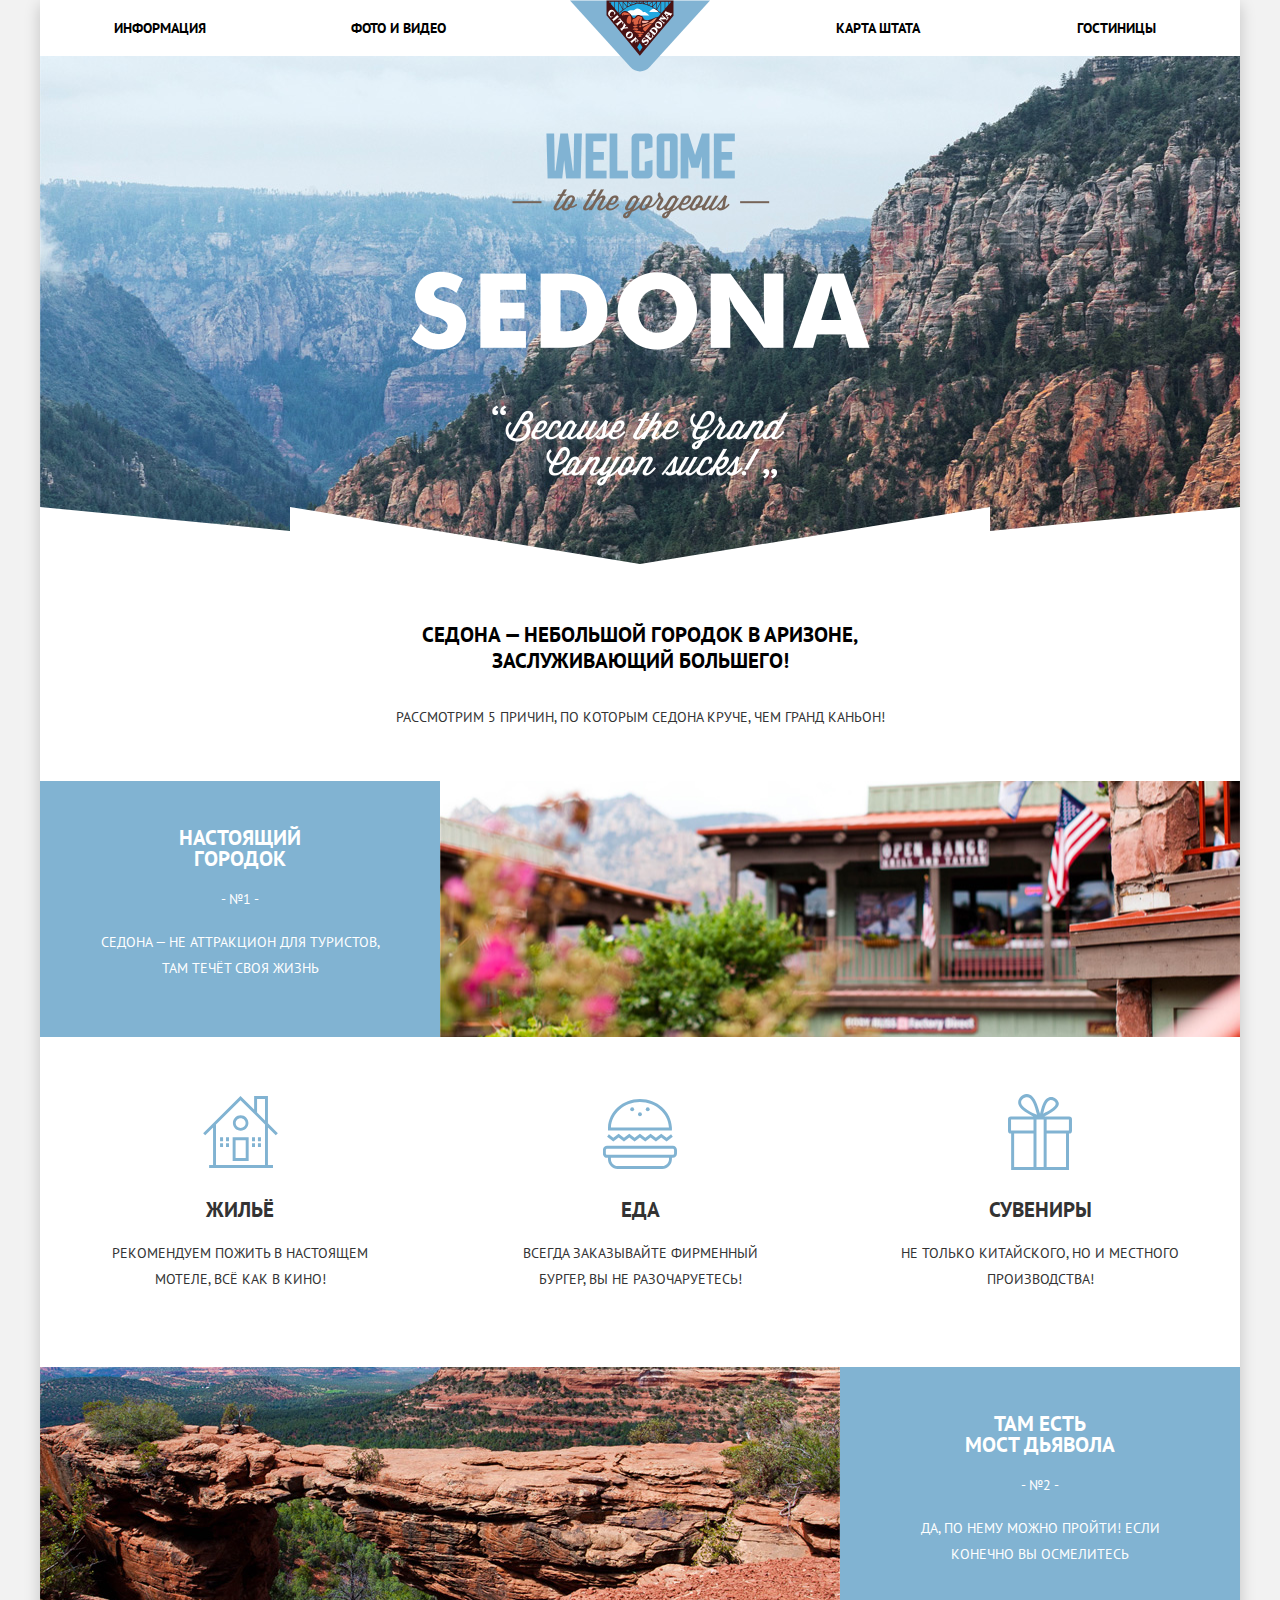
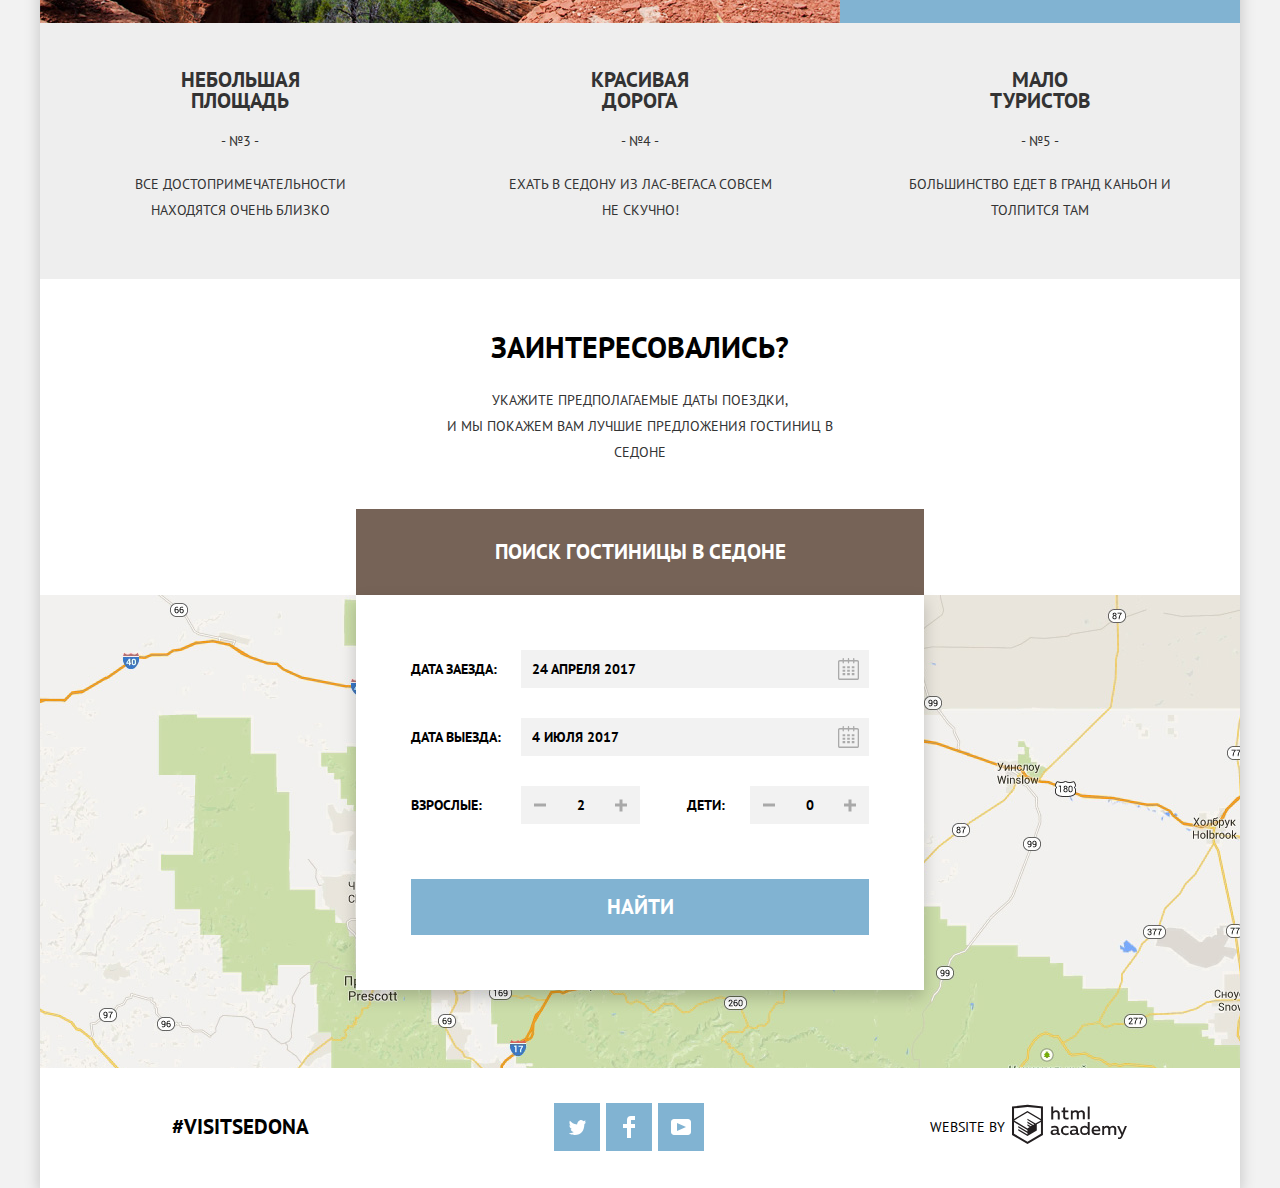
==== index.html @ 8e6be7f8 "Проект к защите" ====
<!DOCTYPE html>
<html lang="ru">

<head>
    <meta charset="utf-8">
    <title>HTML Academy: Седона</title>
    <link href="https://fonts.googleapis.com/css?family=PT+Sans:400,700&display=swap&subset=cyrillic" rel="stylesheet">
    <link href="css/normalize.css" rel="stylesheet">
    <link href="css/style.css" rel="stylesheet">
</head>

<body>
    <div class="main-wrapper">
        <header class="main-header">
            <nav class="main-navigation">
                <a class="main-header-logo" href="index.html" aria-label="Главная страница Седона">
                    <img src="img/logo-sedona.svg" width="140" height="72" alt="Логотип Седона">
                </a>
                <ul class="site-navigation">
                    <li><a href="info.html">Информация</a></li>
                    <li class="foto"><a href="foto.html">Фото и видео</a></li>
                    <li><a href="map.html">Карта штата</a></li>
                    <li><a href="inner.html">Гостиницы</a></li>
                </ul>
            </nav>
        </header>
        <main>
            <section class="info-container">
                <h1 class="visually-hidden">Поиск жилья в Седоне</h1>
                <div class="info-welcome">
                    <img class="info-picture" src="img/welcome.png" width="459" height="353" alt="Welcome to Sedona">
                </div>
                <div class="info-wrapper white-back">
                    <h2 class="info-sedona">Седона &#8212; небольшой городок в Аризоне,<br> заслуживающий большего!</h2>
                    <p class="title">Рассмотрим 5 причин, по которым Седона круче, чем Гранд Каньон!</p>
                </div>
            </section>
            <section>
                <ul class="reasons">
                    <li class="reasons-item reasons-item--image">
                        <div class="reasons-item-info">
                            <h4 class="reasons-item-title">Настоящий<br>городок</h4>
                            <p class="reasons-item-text">Седона — не аттракцион для туристов, там течёт своя жизнь</p>
                        </div>
                        <div class="reasons-item-img"></div>
                    </li>
                    <li class="reasons-item">
                        <ul class="reasons-additional">
                            <li class="reasons-additional-item">
                                <h4 class="reasons-additional-title title-housing">Жильё</h4>
                                <p class="reasons-item-text">Рекомендуем пожить в настоящем мотеле, всё как в кино!</p>
                            </li>
                            <li class="reasons-additional-item">
                                <h4 class="reasons-additional-title title-food">Еда</h4>
                                <p class="reasons-item-text">Всегда заказывайте фирменный бургер, вы не разочаруетесь!</p>
                            </li>
                            <li class="reasons-additional-item">
                                <h4 class="reasons-additional-title title-souvenirs">Сувениры</h4>
                                <p class="reasons-item-text">Не только китайского, но и местного производства!</p>
                            </li>
                        </ul>
                    </li>
                    <li class="reasons-item reasons-item--image reasons-item--reverse">
                        <div class="reasons-item-info">
                            <h4 class="reasons-item-title">Там есть<br>Мост дьявола</h4>
                            <p class="reasons-item-text">Да, по нему можно пройти! Если конечно вы осмелитесь</p>
                        </div>
                        <div class="reasons-item-img reasons-item-img--bridge"></div>
                    </li>
                    <li class="reasons-item reasons-item--gray">
                        <div class="reasons-item-info">
                            <h4 class="reasons-item-title">Небольшая<br>площадь</h4>
                            <p class="reasons-item-text">Все достопримечательности находятся очень близко</p>
                        </div>
                        <div class="reasons-item-info">
                            <h4 class="reasons-item-title">Красивая<br>дорога</h4>
                            <p class="reasons-item-text"> Ехать в Седону из Лас-Вегаса совсем не скучно!</p>
                        </div>
                        <div class="reasons-item-info">
                            <h4 class="reasons-item-title">Мало<br>туристов</h4>
                            <p class="reasons-item-text">Большинство едет в гранд каньон и толпится там</p>
                        </div>
                    </li>
                </ul>
            </section>
            <section class="search">
                <h3>Заинтересовались?</h3>
                <p class="title">
                    Укажите предполагаемые даты поездки,<br>и мы покажем вам лучшие предложения гостиниц в Седоне
                </p>
                <div class="popup">
                    <button class="button open-form" type="button">Поиск гостиницы в Седоне</button>
                    <div class="open-popup">
                        <form class="search-form" action="https://echo.htmlacademy.ru" method="post">
                            <div class="search-item search-item--iconed">
                                <label class="search-item-label" for="date-arrival">Дата заезда:</label>
                                <input class="search-item-input" id="date-arrival" type="text" name="arrival" placeholder="24 АПРЕЛЯ 2017">
                                <svg class="search-item-icon" xmlns="http://www.w3.org/2000/svg" width="21" height="22" viewBox="0 0 21 22">
                            <path
                              d="M19.251 2.025h-2.845V.648c0-.381-.294-.689-.656-.689-.363 0-.656.308-.656.689v1.377h-3.938V.648c0-.381-.294-.689-.655-.689-.363 0-.657.308-.657.689v1.377H5.906V.648c0-.381-.294-.689-.656-.689-.363 0-.657.308-.657.689v1.377H1.75C.784 2.025 0 2.847 0 3.862v16.302C0 21.179.784 22 1.75 22h17.501c.966 0 1.749-.821 1.749-1.836V3.862c0-1.015-.783-1.837-1.749-1.837zm.437 18.139a.448.448 0 0 1-.437.459H1.75a.45.45 0 0 1-.438-.459V3.862a.45.45 0 0 1 .438-.459h2.844v1.378c0 .381.294.689.657.689.362 0 .656-.308.656-.689V3.403h3.938v1.378c0 .381.294.689.657.689.361 0 .655-.308.655-.689V3.403h3.938v1.378c0 .381.293.689.656.689.362 0 .656-.308.656-.689V3.403h2.845c.241 0 .437.206.437.459v16.302z" />
                            <path
                              d="M4.594 8.225h2.625v2.066H4.594zM4.594 11.668h2.625v2.067H4.594zM4.594 15.112h2.625v2.066H4.594zM9.188 15.112h2.625v2.066H9.188zM9.188 11.668h2.625v2.067H9.188zM9.188 8.225h2.625v2.066H9.188zM13.781 15.112h2.625v2.066h-2.625zM13.781 11.668h2.625v2.067h-2.625zM13.781 8.225h2.625v2.066h-2.625z" />
                            </svg>
                            </div>
                            <div class="search-item search-item--iconed">
                                <label class="search-item-label" for="date-departure"> Дата выезда:</label>
                                <input class="search-item-input" id="date-departure" type="text" name="departure" value="" placeholder="4 ИЮЛЯ 2017">
                                <svg class="search-item-icon" xmlns="http://www.w3.org/2000/svg" width="21" height="22" viewBox="0 0 21 22">
                            <path
                              d="M19.251 2.025h-2.845V.648c0-.381-.294-.689-.656-.689-.363 0-.656.308-.656.689v1.377h-3.938V.648c0-.381-.294-.689-.655-.689-.363 0-.657.308-.657.689v1.377H5.906V.648c0-.381-.294-.689-.656-.689-.363 0-.657.308-.657.689v1.377H1.75C.784 2.025 0 2.847 0 3.862v16.302C0 21.179.784 22 1.75 22h17.501c.966 0 1.749-.821 1.749-1.836V3.862c0-1.015-.783-1.837-1.749-1.837zm.437 18.139a.448.448 0 0 1-.437.459H1.75a.45.45 0 0 1-.438-.459V3.862a.45.45 0 0 1 .438-.459h2.844v1.378c0 .381.294.689.657.689.362 0 .656-.308.656-.689V3.403h3.938v1.378c0 .381.294.689.657.689.361 0 .655-.308.655-.689V3.403h3.938v1.378c0 .381.293.689.656.689.362 0 .656-.308.656-.689V3.403h2.845c.241 0 .437.206.437.459v16.302z" />
                            <path
                              d="M4.594 8.225h2.625v2.066H4.594zM4.594 11.668h2.625v2.067H4.594zM4.594 15.112h2.625v2.066H4.594zM9.188 15.112h2.625v2.066H9.188zM9.188 11.668h2.625v2.067H9.188zM9.188 8.225h2.625v2.066H9.188zM13.781 15.112h2.625v2.066h-2.625zM13.781 11.668h2.625v2.067h-2.625zM13.781 8.225h2.625v2.066h-2.625z" />
                            </svg>
                            </div>
                            <div class="search-item search-item--half">
                                <label class="search-item-label" for="adults">Взрослые:</label>
                                <div class="search-item-buttons amount">
                                    <button class="amount-button amount-button--minus" type="button"></button>
                                    <input class="search-item-input" id="adults" type="number" name="col-adults" min="0" value="2">
                                    <button class="amount-button amount-button--plus" type="button"></button>
                                </div>
                            </div>
                            <div class="search-item search-item--half">
                                <label class="search-item-label search-item-label--right" for="children">Дети:</label>
                                <div class="search-item-buttons amount">
                                    <button class="amount-button amount-button--minus" type="button"></button>
                                    <input class="search-item-input" id="children" type="number" name="col-children" min="0" value="0">
                                    <button class="amount-button amount-button--plus" type="button"></button>
                                </div>
                            </div>
                            <button class="button button-search button-block" type="submit">Найти</button>
                        </form>
                    </div>
                </div>
                <div class="map">
                    <iframe src="https://www.google.com/maps/embed?pb=!1m18!1m12!1m3!1d74086.29258314773!2d-111.8435597271182!3d34.85164159668877!2m3!1f0!2f0!3f0!3m2!1i1024!2i768!4f13.1!3m3!1m2!1s0x872da132f942b00d%3A0x5548c523fa6c8efd!2z0KHQtdC00L7QvdCwLCDQkNGA0LjQt9C-0L3QsCA4NjMzNiwg0KHQqNCQ!5e0!3m2!1sru!2sru!4v1561224633906!5m2!1sru!2sru"
                        width="1200" height="473" style="border:0" allowfullscreen></iframe>
                </div>
            </section>
        </main>
        <footer class="main-footer">
            <div class="container">
                <div class="tag">#VISITSEDONA</div>
                <div class="footer-social">
                    <a class="social-button" href="#" aria-label="Седона в Twitter">
                        <img src="img/twitter.svg" width="17" height="15" alt="Twitter">
                    </a>
                    <a class="social-button" href="#" aria-label="Седона в Facebook">
                        <img src="img/fb-icon.svg" width="12" height="22" alt="Facebook">
                    </a>
                    <a class="social-button" href="#" aria-label="Седона в Youtube">
                        <img src="img/youtube.svg" width="20" height="16" alt="Youtube">
                    </a>
                </div>
                <div class="footer-copyright">
                    <b>Website by</b>
                    <a class="intensive" href="htmlacademy.ru/intensive/htmlcss" aria-label="HTML academy">
                        <svg class="intensive-icon" id="Layer_1" data-name="Layer 1" xmlns="http://www.w3.org/2000/svg" viewBox="0 0 108.08 36.85">
          <title>logo-htmlacademy-small1</title>
          <path
            d="M44.61,26.88a2,2,0,0,0,.55-0.1v1.33a3.25,3.25,0,0,1-1.18.21,1.67,1.67,0,0,1-1.67-1,4.84,4.84,0,0,1-3.14,1.08c-1.51,0-2.91-.83-2.91-2.55,0-2.13,2-2.79,3.71-2.79a11.08,11.08,0,0,1,2.17.25v-0.3c0-1-.76-1.77-2.19-1.77a7.42,7.42,0,0,0-3,.64v-1.7a10.21,10.21,0,0,1,3.19-.55c2.36,0,3.81,1.12,3.81,3.65v3a0.54,0.54,0,0,0,.49.59h0.17Zm-6.44-1.13A1.35,1.35,0,0,0,39.63,27h0.11a3.39,3.39,0,0,0,2.41-1V24.58a9.72,9.72,0,0,0-1.81-.21c-1,0-2.16.33-2.16,1.38h0Zm12.36-6.11a5,5,0,0,1,2.57.64V22a4.08,4.08,0,0,0-2.3-.7,2.75,2.75,0,1,0,0,5.49,5,5,0,0,0,2.43-.64v1.71a6.27,6.27,0,0,1-2.76.57A4.21,4.21,0,0,1,46,24.51q0-.21,0-0.41a4.32,4.32,0,0,1,4.18-4.46h0.38Zm12.17,7.24a2,2,0,0,0,.55-0.1v1.33a3.25,3.25,0,0,1-1.18.21,1.67,1.67,0,0,1-1.67-1,4.84,4.84,0,0,1-3.14,1.08c-1.51,0-2.91-.83-2.91-2.55,0-2.13,2-2.79,3.71-2.79a11.08,11.08,0,0,1,2.17.25v-0.3c0-1-.76-1.77-2.19-1.77a7.42,7.42,0,0,0-3,.64v-1.7a10.21,10.21,0,0,1,3.19-.55c2.36,0,3.81,1.12,3.81,3.65v3a0.54,0.54,0,0,0,.49.59h0.17Zm-6.44-1.13A1.35,1.35,0,0,0,57.73,27h0.11a3.39,3.39,0,0,0,2.41-1V24.58a9.72,9.72,0,0,0-1.81-.21c-1.06,0-2.16.33-2.16,1.38h0ZM73,16V28.2H71.35V26.88a3.88,3.88,0,0,1-3.19,1.54,4.4,4.4,0,0,1,0-8.78,3.81,3.81,0,0,1,3,1.3V16H73Zm-4.53,5.22a2.76,2.76,0,1,0,0,5.52A2.86,2.86,0,0,0,71.15,25V23A2.91,2.91,0,0,0,68.49,21.27ZM79,19.64c3.31,0,4.46,2.68,3.92,5.09H76.7c0.21,1.5,1.67,2.11,3.19,2.11a6.11,6.11,0,0,0,2.64-.59v1.6a7.14,7.14,0,0,1-3,.57C77,28.42,74.78,27,74.78,24a4.18,4.18,0,0,1,4-4.39H79Zm0.09,1.54a2.28,2.28,0,0,0-2.44,2.1v0.06H81.3A2,2,0,0,0,79.13,21.18Zm5.73,7V19.87h1.65v1a3.81,3.81,0,0,1,2.78-1.27A2.86,2.86,0,0,1,91.89,21a4.12,4.12,0,0,1,2.91-1.33A3.06,3.06,0,0,1,98,23V28.2h-1.9V23.05a1.59,1.59,0,0,0-1.42-1.75H94.42a2.8,2.8,0,0,0-2.07,1.12V28.2h-1.9V23.05A1.59,1.59,0,0,0,89,21.31H88.8a3,3,0,0,0-2.21,1.29v5.63H84.86Zm21.31-8.33h1.9l-3.91,9.46c-0.9,2.17-2.09,2.86-3.35,2.86a4.76,4.76,0,0,1-1.1-.14V30.46a2.86,2.86,0,0,0,.85.12c0.9,0,1.58-.64,2.07-1.9l0.17-.42-4-8.4h2l2.86,6.29ZM38.73,1.46V6.22a3.81,3.81,0,0,1,2.7-1.14,3.25,3.25,0,0,1,3.44,3.4v5.15H43V8.72a1.81,1.81,0,0,0-1.61-2h-0.3a2.93,2.93,0,0,0-2.32,1.39v5.52h-1.9V1.46h1.9ZM49.94,2.31v3h3V6.91h-3v3.81c0,1.1.5,1.46,1.58,1.46a4.49,4.49,0,0,0,1.69-.33v1.6A6.8,6.8,0,0,1,51,13.8a2.55,2.55,0,0,1-2.86-2.74V6.89H46.58V5.26h1.5V2.74Zm5.4,11.31V5.28H57v1A3.81,3.81,0,0,1,59.77,5a2.86,2.86,0,0,1,2.6,1.33A4.12,4.12,0,0,1,65.28,5,3.06,3.06,0,0,1,68.44,8.4v5.21h-1.9V8.46a1.59,1.59,0,0,0-1.42-1.75H64.89a2.8,2.8,0,0,0-2.07,1.12v5.78h-1.9V8.46A1.59,1.59,0,0,0,59.5,6.71H59.27A3,3,0,0,0,57.06,8v5.63H55.34ZM71.17,1.45H73V13.6H71.17V1.45ZM14.71,0H14.55L0,1.54V28.21l14.55,8.66,14.55-8.66V1.54Zm12.5,27.1L14.55,34.64,1.9,27.12V16.18l12.59,7.5V25L5.86,19.9v1.31l8.68,5.21v1.39L5.87,22.65V24l8.68,5.21,8.75-5.24V18.31L27.2,16V27.12Zm0-12.53-3.48,2-1.6,1L14.51,13v1.31L21,18.23H21l-0.14.09-1,.54-5.37-3.2V17l4.24,2.52-1,.67-3.2-1.9v1.31l2.1,1.24L14.5,22.1,2,14.65,14.51,7.11Zm0-1.32L14.49,5.76,1.91,13.25v-10L14.56,1.92,27.21,3.25v10h0Z"
            transform="translate(0 -0.02)" fill="#231f20" />
        </svg>
                    </a>
                </div>
            </div>
        </footer>
    </div>
    <script src="js/script.min.js"></script>
</body>

</html>
---- css/style.css ----
html,
body {
    height: 100%;
    min-width: 1280px;
}

body {
    margin: 0;
    padding: 0;
    font-family: "PT Sans", Arial, sans-serif;
    font-size: 14px;
    line-height: 26px;
    font-weight: normal;
    color: #333333;
    text-transform: uppercase;
    background-color: #f2f2f2;
}

.main-wrapper {
    width: 1200px;
    min-height: 100%;
    margin: 0 auto;
    padding: 0;
    position: relative;
    background-color: white;
    box-shadow: 0px 5px 15px rgba(0, 1, 1, 0.2);
}

main {
    padding-bottom: 120px;
}

a {
    text-decoration: none;
}

img {
    max-width: 100%;
}

.main-navigation {
    font-size: 14px;
    line-height: 26px;
    text-align: center;
    color: #000000;
    font-weight: bold;
    background-color: white;
    display: flex;
    flex-direction: column;
    align-items: center;
    position: relative;
}

.site-navigation {
    list-style: none;
    margin: 0px;
    padding: 0px;
    width: 100%;
    height: 56px;
    list-style: none;
    display: flex;
    justify-content: flex-start;
    align-items: center;
}

.site-navigation a {
    color: #000000;
}

.site-navigation a:hover,
.site-navigation a:focus {
    color: #81b3d2;
    background-color: white
}

.site-navigation a:active {
    color: rgba(0, 0, 0, 0.3);
    background-color: white
}

.main-header {
    min-height: 56px;
}

.main-header-logo {
    width: 140px;
    height: 71px;
    background-color: transparent;
    position: absolute;
    top: 0;
    left: 50%;
    margin-left: -70px;
    z-index: 1;
}

.site-navigation li {
    width: 239px;
}

.foto {
    padding-right: 240px;
}

.visually-hidden:not(:focus):not(:active) {
    position: absolute;
    clip: rect(0 0 0 0);
    width: 1px;
    height: 1px;
    margin: -1px;
    border: 0;
    padding: 0;
    white-space: nowrap;
    clip-path: inset(100%);
    overflow: hidden;
}

.info-container {
    margin: 0 auto;
    padding: 0;
    min-height: 640px;
    text-align: center;
}

.info-welcome {
    height: 508px;
    background-image: url('../img/background-photo.jpg');
    background-position: top -80px center;
    background-repeat: no-repeat;
    position: relative;
}

.info-welcome::before {
    content: "";
    position: absolute;
    width: 1200px;
    height: 59px;
    top: 450px;
    right: 0px;
    background-image: url('../img/polygon.svg');
    background-position: center;
    background-repeat: no-repeat;
}

.info-picture {
    margin: auto;
    padding-top: 77px;
}

.white-back {
    background-color: white;
    width: 100%;
}

.info-sedona {
    padding-bottom: 30px;
    margin: auto;
    font-size: 21px;
    line-height: 26px;
    color: #000000;
    font-weight: bold;
    background-color: white;
}

.info-wrapper .title {
    margin: 0;
}

.info-wrapper {
    background-color: white;
    text-align: center;
    padding-top: 58px;
    padding-bottom: 51px;
}

.title {
    font-size: 14px;
    line-height: 26px;
    text-align: center;
    color: #333333;
    font-weight: normal;
    background-color: white;
}

.reasons {
    margin: 0;
    padding: 0;
    display: flex;
    flex-direction: column;
    align-items: flex-start;
    counter-reset: reasons;
}

.reasons-item {
    margin: 0;
    padding: 0;
    min-height: 256px;
    display: flex;
    flex-direction: row;
    flex-wrap: nowrap;
}

.reasons-additional {
    margin: 0;
    padding: 0;
    min-height: 256px;
    display: flex;
    flex-direction: row;
    flex-wrap: nowrap;
    list-style: none;
}

.reasons-item--image {
    background-color: #81b3d2;
    color: white;
}

.reasons-item--reverse {
    flex-direction: row-reverse;
}

.reasons-item--gray {
    background-color: #eeeeee;
}

.reasons-item-img {
    width: 800px;
    height: 256px;
    background-image: url('../img/feature-picture-1.jpg');
    background-position: center center;
    background-repeat: no-repeat;
}

.reasons-item-img--bridge {
    background-image: url('../img/feature-picture-2.jpg');
}

.reasons-item-info {
    width: 280px;
    padding-top: 46px;
    padding-bottom: 40px;
    padding-right: 60px;
    padding-left: 60px;
    display: flex;
    flex-direction: column;
    align-content: space-between;
    text-align: center;
}

.reasons-item-title {
    font-size: 21px;
    line-height: 21px;
    margin-top: 0;
    padding-bottom: 30px;
    margin-bottom: 30px;
    position: relative;
}

.reasons-item-title::after {
    display: block;
    position: absolute;
    left: 50%;
    bottom: 0;
    transform: translate(-50%, 50%);
    counter-increment: reasons;
    content: "- №" counter(reasons) " -";
    font-size: 14px;
    line-height: 21px;
    font-weight: normal;
}

.reasons-item-text {
    margin: 0;
}

.reasons-additional-title {
    margin: 0;
    font-size: 21px;
    line-height: 21px;
    font-weight: bold;
}

.title-housing {
    position: relative;
    padding-bottom: 20px;
}

.title-housing::before {
    content: "";
    position: absolute;
    top: -103px;
    left: 50%;
    width: 75px;
    height: 72px;
    margin-left: -37.5px;
    background-image: url('../img/icon-1.svg');
}

.title-food {
    position: relative;
    padding-bottom: 20px;
}

.title-food::before {
    content: "";
    position: absolute;
    top: -100px;
    left: 50%;
    width: 74px;
    height: 70px;
    margin-left: -37px;
    background-image: url('../img/icon-3.svg');
}

.title-souvenirs {
    position: relative;
    padding-bottom: 20px;
}

.title-souvenirs::before {
    content: "";
    position: absolute;
    top: -105px;
    left: 50%;
    width: 64px;
    height: 76px;
    margin-left: -32px;
    background-image: url('../img/icon-2.svg');
}

.reasons-additional-item {
    width: 280px;
    padding-top: 162px;
    padding-bottom: 75px;
    padding-right: 60px;
    padding-left: 60px;
    display: flex;
    flex-direction: column;
    text-align: center;
}

.map {
    width: 1200px;
    height: 473px;
    background-image: url('../img/map.jpg');
}

.search {
    text-align: center;
    min-height: 640px;
    padding-top: 50px;
}

.search h3 {
    font-size: 30px;
    line-height: 36px;
    color: #000000;
    font-weight: bold;
    background-color: white;
    margin-bottom: 20px;
    margin-top: 0;
}

.search .title {
    margin: auto;
    width: 440px;
    min-height: 30px;
    margin-bottom: 44px;
    margin-top: 22px;
}

input[type=number] {
    -webkit-appearance: textfield;
    -moz-appearance: textfield;
}

input[type=number]::-webkit-inner-spin-button,
input[type=number]::-webkit-outer-spin-button {
    -webkit-appearance: none;
    -moz-appearance: none;
}

.button {
    font: inherit;
    text-align: center;
    vertical-align: middle;
    text-transform: uppercase;
    border: none;
}

.open-form {
    width: 568px;
    height: 86px;
    font-size: 21px;
    font-weight: bold;
    line-height: 26px;
    color: white;
    background-color: #766357;
    cursor: pointer;
}

.open-form:hover,
.open-form:focus {
    background-color: #604e43;
}

.open-form:active {
    color: rgba(255, 255, 255, 0.3);
    background-color: #503e33;
}

.popup {
    width: 568px;
    margin: 0 auto;
    position: relative;
}

.search-form {
    display: flex;
    flex-direction: row;
    flex-wrap: wrap;
    width: 458px;
    background: #fff;
    position: absolute;
    left: 0;
    right: 0;
    top: 100%;
    padding: 55px;
    text-align: left;
    box-shadow: 0px 7px 15px rgba(0, 1, 1, 0.2);
    z-index: 1;
}

.search-item {
    display: flex;
    flex-direction: row;
    flex-wrap: nowrap;
    align-items: center;
    margin-bottom: 30px;
    width: 100%;
}

.search-item--iconed {
    position: relative;
}

.search-item--half {
    width: 50%;
}

.search-item-label {
    font-weight: bold;
    min-width: 95px;
    padding-right: 15px;
    color: black;
}

.search-item-label--right {
    min-width: 85px;
    padding-right: 25px;
    text-align: right;
}

.search-item-input {
    background-color: #f2f2f2;
    width: 100%;
    padding: 9px;
    height: 16px;
    border: 2px solid #f2f2f2;
    box-shadow: none;
    font-weight: bold;
    text-transform: uppercase;
}

.search-item-input:hover {
    background-color: #ebebeb;
    border-color: #ebebeb;
}

.search-item-input:focus {
    background-color: #fff;
    border-color: #e5e5e5;
}

.search-item-input::-webkit-input-placeholder {
    color: #000;
    font-weight: bold;
    text-transform: uppercase;
}

.search-item-input::-moz-placeholder {
    color: #000;
    font-weight: bold;
    text-transform: uppercase;
}

.search-item-input:-moz-placeholder {
    color: #000;
    font-weight: bold;
    text-transform: uppercase;
}

.search-item-input:-ms-input-placeholder {
    color: #000;
    font-weight: bold;
    text-transform: uppercase;
}

.search-item--iconed .search-item-input {
    padding-right: 30px;
}

.search-item-icon {
    position: absolute;
    top: 50%;
    right: 10px;
    cursor: pointer;
    transform: translateY(-50%);
    fill: #aaa;
}

.search-item-icon:hover {
    fill: #000;
}

.search-item-icon:active {
    fill: #81b3d2;
}

.amount {
    display: flex;
    flex-direction: row;
    flex-wrap: nowrap;
    width: 100%;
}

.amount .search-item-input {
    text-align: center;
    width: calc(100% - 76px - 18px - 4px);
}

.amount-button {
    width: 38px;
    height: 38px;
    position: relative;
    background: #f2f2f2;
    color: #a9a9a9;
    box-shadow: none;
    border: 0;
    font-size: 18px;
    font-weight: bold;
    padding: 0;
    cursor: pointer;
}

.amount-button:hover {
    color: #000;
}

.amount-button:active {
    color: #81b3d2;
}

.amount-button--minus::before {
    content: "";
    position: absolute;
    width: 12px;
    height: 3px;
    background-color: #a9a9a9;
    left: 50%;
    top: 50%;
    transform: translate(-50%, -50%);
    display: inline-block;
    vertical-align: middle;
}

.amount-button--plus::before {
    content: "";
    position: absolute;
    width: 12px;
    height: 3px;
    background-color: #a9a9a9;
    left: 50%;
    top: 50%;
    transform: translate(-50%, -50%);
    display: inline-block;
    vertical-align: middle;
}

.amount-button--plus::after {
    content: "";
    position: absolute;
    width: 12px;
    height: 3px;
    background-color: #a9a9a9;
    left: 13px;
    top: 18px;
    transform: rotate(90deg);
    display: inline-block;
    vertical-align: middle;
}

.amount-button--minus:focus::before,
.amount-button--minus:hover::before {
    background-color: black;
}

.amount-button--minus:active::before {
    background-color: #81b3d2;
}

.amount-button--plus:focus::before,
.amount-button--plus:hover::before {
    background-color: black;
}

.amount-button--plus:active::before {
    background-color: #81b3d2;
}

.amount-button--plus:focus::after,
.amount-button--plus:hover::after {
    background-color: black;
}

.amount-button--plus:active::after {
    background-color: #81b3d2;
}

.button-search {
    background: #81b3d2;
    color: #ffffff;
    text-align: center;
    font-weight: bold;
    font-size: 21px;
    padding: 15px;
    cursor: pointer;
    margin-top: 25px;
}

.button-search:hover {
    background: #669ebf;
}

.button-search:active {
    background: #5596be;
    color: rgba(255, 255, 255, 0.6);
}

.button-block {
    width: 100%;
}

.main-footer {
    font-size: 21px;
    line-height: 26px;
    text-align: center;
    color: #000000;
    font-weight: bold;
    background-color: white;
    padding: 0px;
    margin: 0px;
    min-height: 120px;
    position: absolute;
    left: 0;
    bottom: 0;
}

.main-footer .container {
    min-height: 48px;
    width: 1200px;
    padding-top: 35px;
    display: flex;
    justify-content: space-around;
    align-items: center;
}

.tag {
    margin: 0px;
    min-height: 16px;
    width: 175px;
}

.footer-copyright {
    margin: 0px;
    min-height: 41px;
    width: 197px;
    display: flex;
    justify-content: space-between;
    align-items: center;
}

.social-button {
    width: 46px;
    height: 48px;
    background-color: #81b3d2;
    display: flex;
    align-items: center;
    justify-content: center;
}

.footer-social {
    display: flex;
    flex-wrap: wrap;
    justify-content: space-between;
    margin: 0px;
    min-height: 48px;
    width: 150px;
}

.social-button:hover,
.social-button:focus {
    background-color: #669ec0;
}

.social-button:active {
    background-color: #5496bd;
}

.social-button img:active {
    opacity: 0.3;
}

.footer-copyright b {
    font-size: 14px;
    line-height: 26px;
    text-align: center;
    color: #000000;
    font-weight: normal;
    background-color: white;
}

.intensive-icon {
    width: 115px;
    height: 41px;
    background-color: white;
}

.intensive path:hover,
.intensive path:focus {
    fill: #81b3d2;
}

.intensive path:active {
    fill: #bdbbbc;
}

.inner-page {
    margin: 0;
    padding: 0;
    font-family: "PT Sans", Arial, sans-serif;
    font-size: 14px;
    line-height: 26px;
    font-weight: normal;
    color: #333333;
    text-transform: uppercase;
    background-color: #f2f2f2;
    min-width: 1280px;
    min-height: 933px;
}

.main-header.inner-header {
    margin: 0;
}

.site-navigation-current a {
    color: #766357;
}

.filter {
    margin: 0 auto;
    padding: 0;
    padding-left: 72px;
    padding-right: 74px;
    padding-top: 27px;
    padding-bottom: 7px;
    background-image: url('../img/filter-background.jpg');
    background-position: bottom 53% center;
    background-repeat: no-repeat;
}

.fiiter-item {
    padding-right: 120px;
}

.filter-form {
    display: flex;
}

.filter-title.title-infrastructure {
    margin-bottom: 22px;
}

.filter-title.title-type-housing {
    margin-bottom: 23px;
}

.type-housing-container {
    min-height: 115px;
    display: flex;
    flex-direction: column;
    flex-wrap: wrap;
    justify-content: space-between;
}

.filter-checkbox input {
    order: -1;
}

.type-housing-container label {
    padding-left: 25px;
    margin-bottom: 20px;
}

fieldset {
    border: 0 none;
    margin: 0;
    padding: 0;
}

.filter-title {
    font-size: 16px;
    font-weight: bold;
    line-height: 21px;
    text-align: left;
    color: #ffffff;
}

.filter-checkbox {
    font-size: 14px;
    font-weight: normal;
    color: #ffffff;
    position: relative;
    cursor: pointer;
    display: flex;
    padding-left: 25px;
    margin-bottom: 20px;
}

.type-housing {
    font-size: 14px;
    font-weight: normal;
    color: #ffffff;
    position: relative;
    cursor: pointer;
}

.filter-checkbox input[type="checkbox"]+.checkbox-indicator {
    position: absolute;
    top: 0;
    left: 0;
    width: 23px;
    height: 23px;
    background-image: url('../img/checkbox-off.svg');
}

.filter-checkbox input[type="checkbox"]:checked+.checkbox-indicator {
    content: "";
    position: absolute;
    top: 0;
    left: 0;
    width: 27px;
    height: 23px;
    background-image: url('../img/checkbox-on.svg');
}

.filter-checkbox input[type="checkbox"]:disabled+.checkbox-indicator {
    opacity: 0.3;
}

.type-housing input[type="checkbox"]+.checkbox-indicator {
    position: absolute;
    top: 0;
    left: 0;
    width: 23px;
    height: 23px;
    background-image: url('../img/checkbox-off.svg');
}

.type-housing input[type="checkbox"]:checked+.checkbox-indicator {
    content: "";
    position: absolute;
    top: 0;
    left: 0;
    width: 27px;
    height: 23px;
    background-image: url('../img/checkbox-on.svg');
}

input[type="checkbox"] {
    visibility: hidden;
}

.type-housing input[type="checkbox"]:disabled+.checkbox-indicator {
    opacity: 0.3;
}

.filter-range {
    width: 320px;
    margin-left: auto;
}

.filter-range-title {
    font-size: 16px;
    font-weight: bold;
    line-height: 21px;
    text-align: left;
    color: #ffffff;
    padding-bottom: 11px;
}

.price-controls {
    position: relative;
    height: 30px;
    margin-bottom: 20px;
    font-size: 0;
    border: 2px solid #ffffff;
    border-radius: 2px;
}

.price-controls::after {
    content: "";
    position: absolute;
    width: 2px;
    height: 22px;
    background: #ffffff;
    top: 50%;
    left: 50%;
    transform: translate(-50%, -50%);
}

.price-controls label {
    display: inline-block;
    font-size: 14px;
    line-height: 21px;
    text-align: center;
    color: #ffffff;
    vertical-align: top;
    cursor: pointer;
}

.price-controls .min-price {
    width: 70px;
    padding-left: 50px;
    padding-top: 3px;
}

.price-controls .max-price {
    width: 70px;
    padding-left: 86px;
    padding-top: 3px;
}

.price-controls input {
    width: 40px;
    margin: 0;
    font-size: 14px;
    line-height: 21px;
    text-align: center;
    color: #ffffff;
    background: none;
    border: none;
}

.price-controls input[name="min-price"] {
    width: 20px;
}

.range-controls {
    position: relative;
    margin-bottom: 32px;
}

.range-controls .scale {
    height: 2px;
    background: rgba(255, 255, 255, 0.3);
}

.range-controls .bar {
    width: 80%;
    height: 2px;
    background: #ffffff;
}

.range-toggle {
    position: absolute;
    top: -9px;
    width: 4px;
    height: 4px;
    background: #ababab;
    border: 8px solid #ffffff;
    border-radius: 50%;
    box-shadow: 0 2px 1px 0 rgba(0, 1, 1, 0.2);
    cursor: pointer;
}

.range-toggle:hover {
    background: #1c4f80;
}

.range-toggle-min {
    left: 0;
}

.range-toggle-max {
    left: 80%;
}

.show {
    display: block;
    margin: 0 auto;
    padding: 6px 34px;
    font-size: 14px;
    line-height: 20px;
    color: #ffffff;
    text-transform: uppercase;
    background: transparent;
    border: 2px solid #ffffff;
    border-radius: 2px;
    cursor: pointer;
}

.show:hover,
.show:focus,
.show:active {
    color: #000000;
    background-color: #ffffff;
}

.sorting {
    min-height: 22px;
    background-color: white;
    border-bottom: 1px solid rgba(0, 1, 1, 0.2);
    padding-left: 72px;
    padding-right: 73px;
    padding-top: 30px;
    padding-bottom: 30px;
    display: flex;
    align-items: center;
}

.sorting-type {
    padding-left: 52px;
    display: flex;
    justify-content: flex-start;
}

.sorting-type-list {
    margin: 0;
    padding: 0;
    padding-left: 40px;
    width: 238px;
    display: flex;
    justify-content: space-between;
}

.sorting-arrows {
    margin-left: auto;
    display: flex;
    justify-content: space-between;
}

.arrows {
    margin-left: 12px;
}

.sorting span {
    font-size: 21px;
    font-weight: bold;
    line-height: 26px;
    text-align: left;
    color: #000000;
    background-color: #ffffff;
}

.sorting h3 {
    margin: 0;
    font-size: 12px;
    font-weight: normal;
    line-height: 18px;
    text-align: left;
    color: #000000;
    background-color: #ffffff;
}

.sorting-type-list {
    list-style: none;
    font-size: 12px;
    line-height: 18px;
    text-align: left;
    color: rgba(0, 0, 0, 0.3);
    font-weight: normal;
    background-color: white;
}

.sorting-type-list a {
    color: rgba(0, 0, 0, 0.3);
    border-bottom: 1px dashed rgba(0, 0, 0, 0.3);
}

.sorting-type-list a:hover,
.sorting-type-list a:focus {
    color: #81b3d2;
    background-color: white;
    border-bottom: 1px dashed #81b3d2;
}

.sorting-type-list a:active {
    border: none;
    color: #000000;
    background-color: white;
}

.sorting-cost a {
    border: none;
    color: #81b3d2;
    background-color: white;
}

.arrows path {
    fill: #cacaca;
}

.arrow-down path {
    fill: #81b3d2;
}

.arrows path:hover,
.arrows path:focus {
    fill: #000000;
}

.arrows path:active {
    fill: #81b3d2;
}

.catalog {
    min-height: 453px;
    padding: 0;
    background-color: white;
}

.catalog-list {
    display: flex;
    margin: 0;
    padding: 0;
    list-style: none;
    flex-direction: column;
}

.catalog-item {
    padding: 0;
    background-color: white;
    padding-bottom: 30px;
    padding-top: 23px;
    padding-left: 72px;
    padding-right: 72px;
    border-bottom: 1px solid rgba(0, 1, 1, 0.2);
    display: flex;
    justify-content: space-between;
    flex-direction: row;
    align-items: flex-start;
}

.catalog-item-description {
    width: 708px;
    padding-left: 30px;
    padding-right: 32px;
    min-height: 95px;
    display: flex;
    flex-direction: column;
    justify-content: flex-start;
}

.catalog-name {
    padding: 0;
    margin: 0;
    margin-bottom: 9px;
    line-height: 21px;
}

.catalog-item-img {
    width: 135px;
}

.catalog-name {
    font-size: 21px;
    font-weight: bold;
    line-height: 26px;
    text-align: left;
    color: #000000;
    background-color: white;
}

.catalog-name:hover,
.catalog-name:focus {
    color: #81b3d2;
}

.catalog-name:active {
    color: rgba(0, 0, 0, 0.3);
}

.catalog-description {
    font-size: 14px;
    font-weight: normal;
    line-height: 21px;
    text-align: left;
    color: #333333;
    background-color: white;
    margin: 0;
    margin-bottom: 12px;
    display: flex;
}

.catalog-description-title {
    margin: 0;
    width: 116px;
}

.button-info {
    height: 27px;
    font-size: 14px;
    font-weight: bold;
    text-align: left;
    line-height: 21px;
    color: white;
    background-color: #81b3d2;
    display: flex;
    align-items: center;
    justify-content: center;
    padding-right: 17px;
    padding-left: 17px;
}

.button-info:hover,
.button-info:focus {
    background-color: #669ec0;
}

.button-info:active {
    color: rgba(255, 255, 255, 0.3);
    background-color: #5496bd;
}

.button-reservation {
    height: 27px;
    font-size: 14px;
    font-weight: bold;
    text-align: left;
    line-height: 21px;
    color: white;
    background-color: #766357;
    display: flex;
    align-items: center;
    justify-content: center;
    padding-right: 16px;
    padding-left: 16px;
}

.button-reservation:hover,
.button-reservation:focus {
    background-color: #604e43;
}

.button-reservation:active {
    color: rgba(255, 255, 255, 0.3);
    background-color: #503e33;
}

.catalog-reservation {
    width: 258px;
    display: flex;
    flex-wrap: wrap;
    justify-content: space-between;
}

.catalog-item-rating {
    display: flex;
    flex-direction: column;
    justify-content: space-between;
    align-items: flex-end;
    margin-left: auto;
}

.rating-stars {
    margin-bottom: 52px;
    height: 17px;
    min-width: 18px;
    background-image: url('../img/star.svg');
    background-repeat: repeat-x;
}

.rating-text {
    width: 110px;
    height: 27px;
    font-size: 14px;
    font-weight: normal;
    text-align: center;
    line-height: 27px;
    color: #666666;
    background-color: #f2f2f2;
}

.rating-stars--4 {
    width: 72px;
}

.rating-stars--3 {
    width: 54px;
}

.rating-stars--2 {
    width: 36px;
}

@keyframes bounce {
    0% {
        transform: translateY(-2000px)
    }
    70% {
        transform: translateY(30px)
    }
    90% {
        transform: translateY(-10px)
    }
    100% {
        transform: translateY(0px)
    }
}

@keyframes shake {
    0%,
    100% {
        transform: translateY(0px)
    }
    10%,
    30%,
    50%,
    70%,
    90% {
        transform: translateY(-10px)
    }
    20%,
    40%,
    60%,
    80% {
        transform: translateY(10px)
    }
}

.form-off {
    display: none;
}

.modal-error {
    animation-name: shake;
    animation-duration: 0.6s;
}
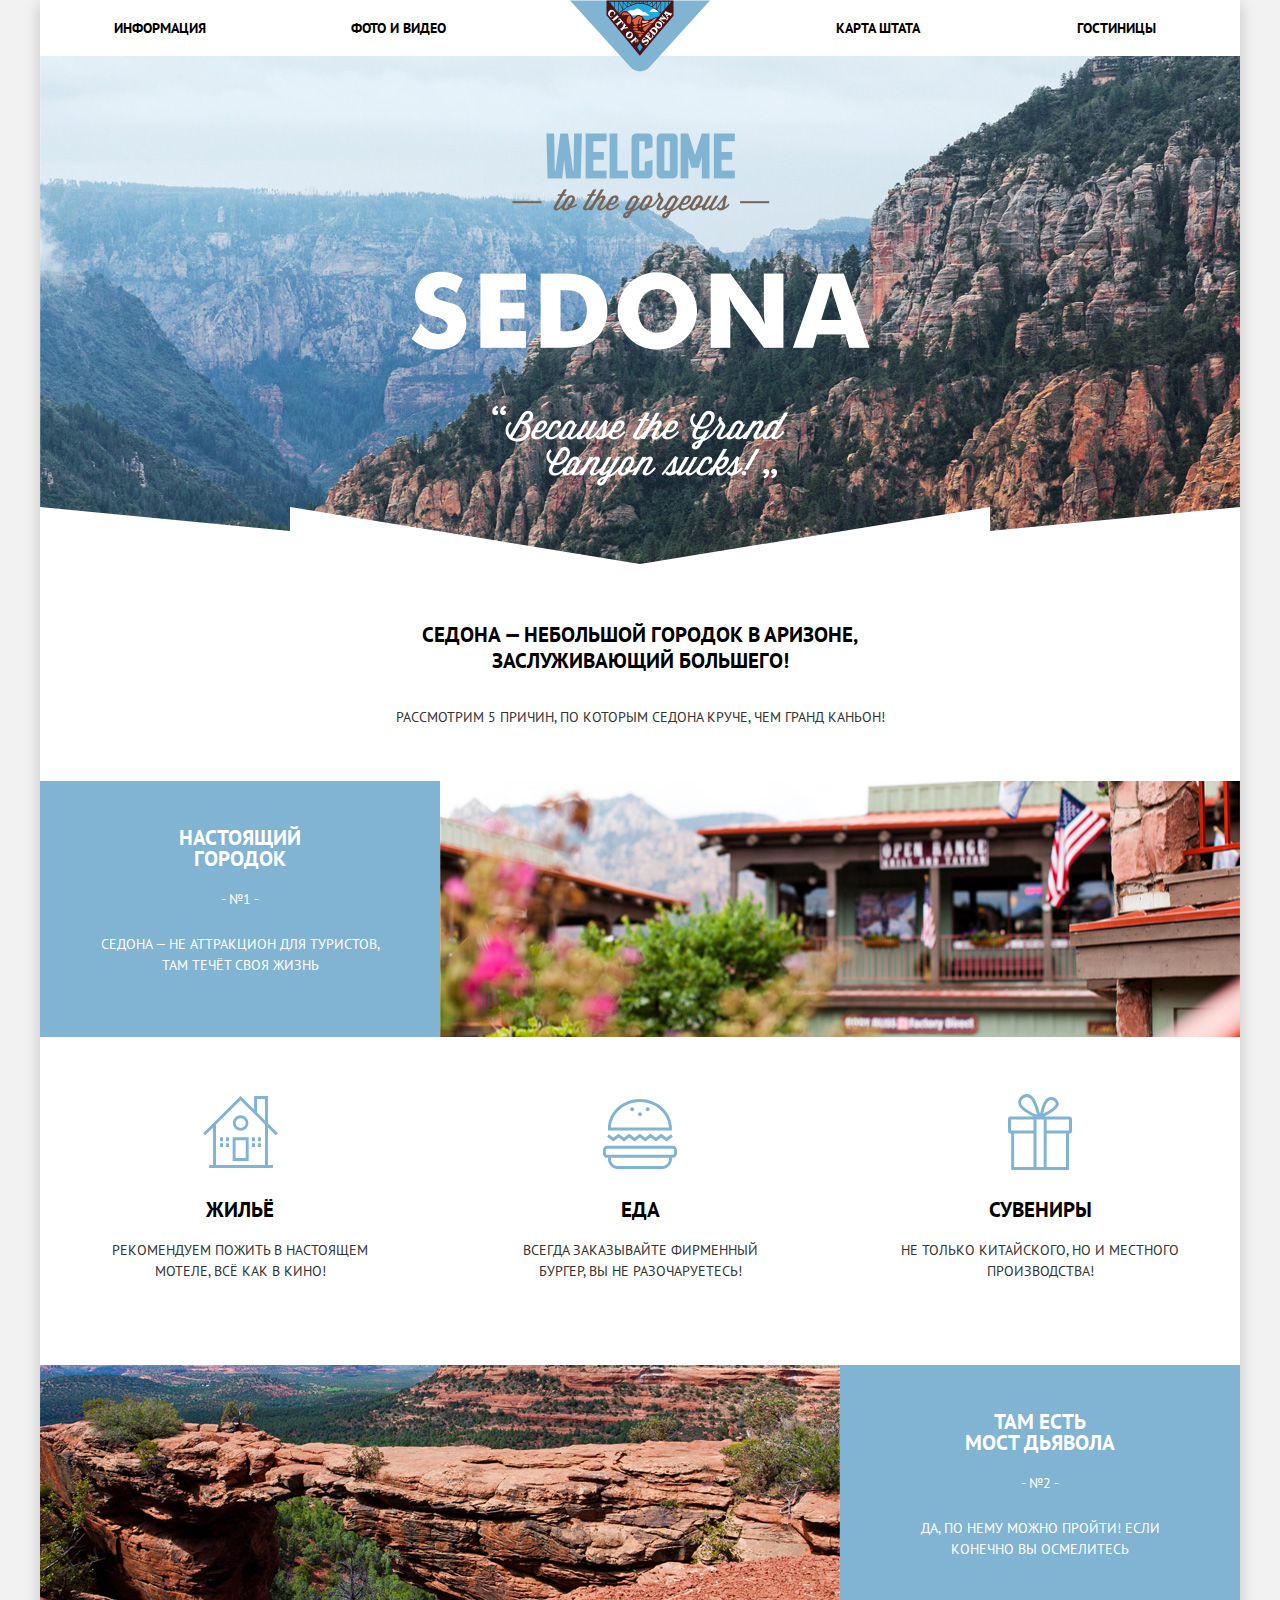
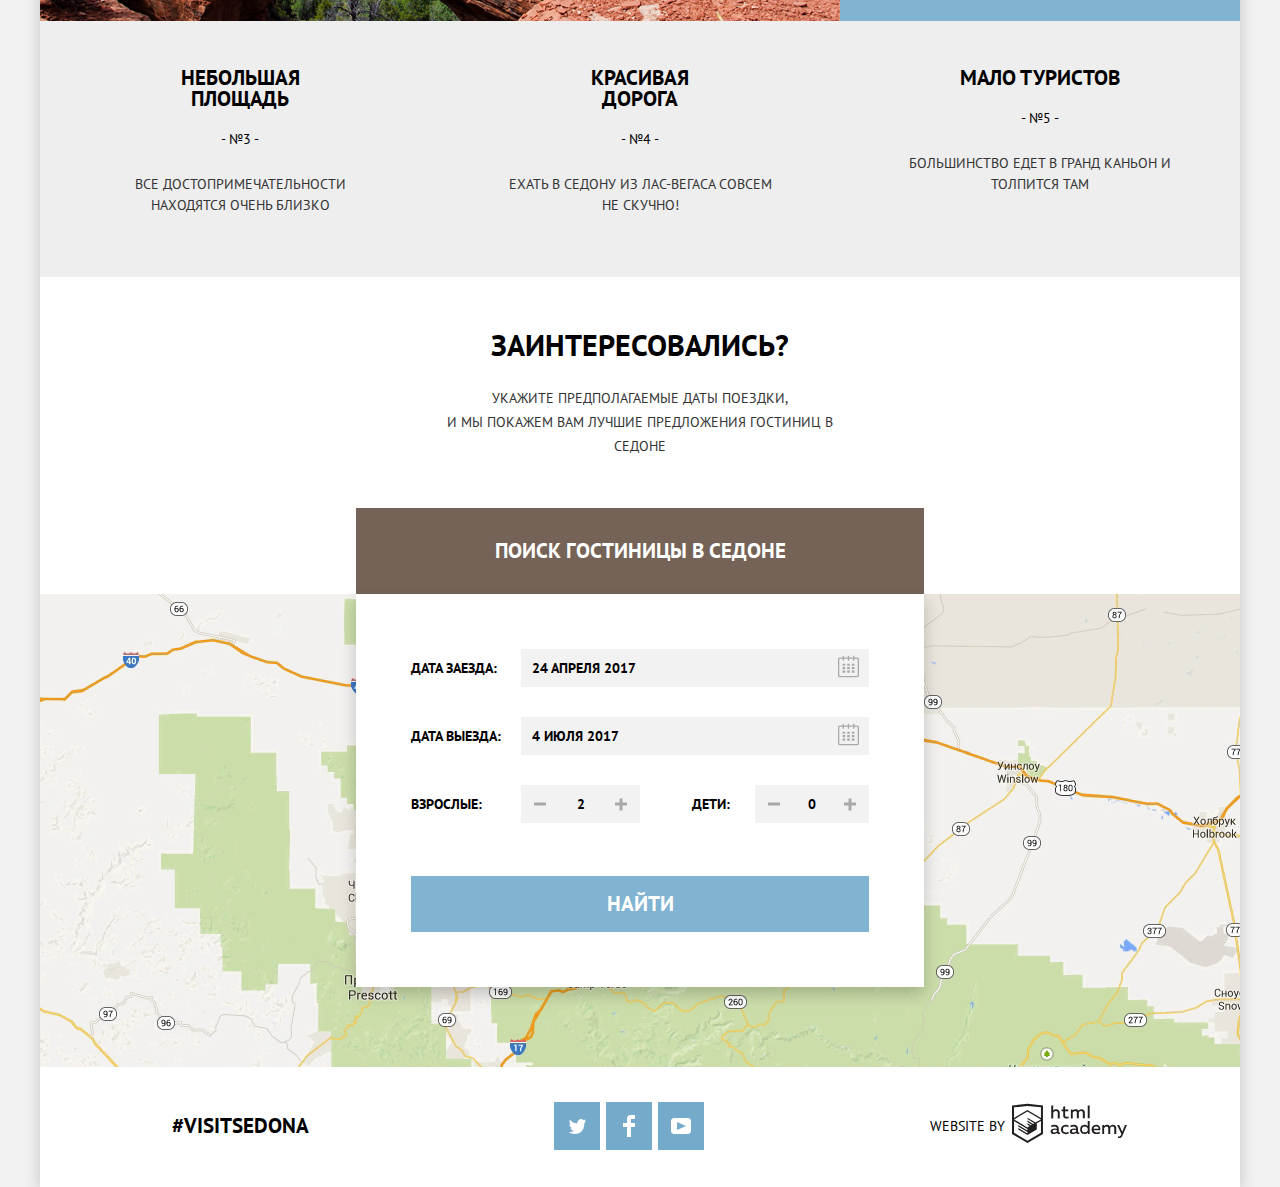
==== commit b32ee165: "Защита проекта" ====
--- a/index.html
+++ b/index.html
@@ -13,7 +13,7 @@
     <div class="main-wrapper">
         <header class="main-header">
             <nav class="main-navigation">
-                <a class="main-header-logo" href="index.html" aria-label="Главная страница Седона">
+                <a class="main-header-logo" aria-label="Главная страница Седона">
                     <img src="img/logo-sedona.svg" width="140" height="72" alt="Логотип Седона">
                 </a>
                 <ul class="site-navigation">
@@ -31,7 +31,7 @@
                     <img class="info-picture" src="img/welcome.png" width="459" height="353" alt="Welcome to Sedona">
                 </div>
                 <div class="info-wrapper white-back">
-                    <h2 class="info-sedona">Седона &#8212; небольшой городок в Аризоне,<br> заслуживающий большего!</h2>
+                    <h2 class="info-sedona">Седона &#8212; небольшой городок в Аризоне, заслуживающий большего!</h2>
                     <p class="title">Рассмотрим 5 причин, по которым Седона круче, чем Гранд Каньон!</p>
                 </div>
             </section>
@@ -39,7 +39,7 @@
                 <ul class="reasons">
                     <li class="reasons-item reasons-item--image">
                         <div class="reasons-item-info">
-                            <h4 class="reasons-item-title">Настоящий<br>городок</h4>
+                            <h4 class="reasons-item-title">Настоящий городок</h4>
                             <p class="reasons-item-text">Седона — не аттракцион для туристов, там течёт своя жизнь</p>
                         </div>
                         <div class="reasons-item-img"></div>
@@ -69,15 +69,15 @@
                     </li>
                     <li class="reasons-item reasons-item--gray">
                         <div class="reasons-item-info">
-                            <h4 class="reasons-item-title">Небольшая<br>площадь</h4>
+                            <h4 class="reasons-item-title">Небольшая площадь</h4>
                             <p class="reasons-item-text">Все достопримечательности находятся очень близко</p>
                         </div>
                         <div class="reasons-item-info">
-                            <h4 class="reasons-item-title">Красивая<br>дорога</h4>
+                            <h4 class="reasons-item-title">Красивая дорога</h4>
                             <p class="reasons-item-text"> Ехать в Седону из Лас-Вегаса совсем не скучно!</p>
                         </div>
                         <div class="reasons-item-info">
-                            <h4 class="reasons-item-title">Мало<br>туристов</h4>
+                            <h4 class="reasons-item-title">Мало туристов</h4>
                             <p class="reasons-item-text">Большинство едет в гранд каньон и толпится там</p>
                         </div>
                     </li>
@@ -95,22 +95,26 @@
                             <div class="search-item search-item--iconed">
                                 <label class="search-item-label" for="date-arrival">Дата заезда:</label>
                                 <input class="search-item-input" id="date-arrival" type="text" name="arrival" placeholder="24 АПРЕЛЯ 2017">
+                                <button class="search-item-button" type="button">
                                 <svg class="search-item-icon" xmlns="http://www.w3.org/2000/svg" width="21" height="22" viewBox="0 0 21 22">
                             <path
                               d="M19.251 2.025h-2.845V.648c0-.381-.294-.689-.656-.689-.363 0-.656.308-.656.689v1.377h-3.938V.648c0-.381-.294-.689-.655-.689-.363 0-.657.308-.657.689v1.377H5.906V.648c0-.381-.294-.689-.656-.689-.363 0-.657.308-.657.689v1.377H1.75C.784 2.025 0 2.847 0 3.862v16.302C0 21.179.784 22 1.75 22h17.501c.966 0 1.749-.821 1.749-1.836V3.862c0-1.015-.783-1.837-1.749-1.837zm.437 18.139a.448.448 0 0 1-.437.459H1.75a.45.45 0 0 1-.438-.459V3.862a.45.45 0 0 1 .438-.459h2.844v1.378c0 .381.294.689.657.689.362 0 .656-.308.656-.689V3.403h3.938v1.378c0 .381.294.689.657.689.361 0 .655-.308.655-.689V3.403h3.938v1.378c0 .381.293.689.656.689.362 0 .656-.308.656-.689V3.403h2.845c.241 0 .437.206.437.459v16.302z" />
                             <path
                               d="M4.594 8.225h2.625v2.066H4.594zM4.594 11.668h2.625v2.067H4.594zM4.594 15.112h2.625v2.066H4.594zM9.188 15.112h2.625v2.066H9.188zM9.188 11.668h2.625v2.067H9.188zM9.188 8.225h2.625v2.066H9.188zM13.781 15.112h2.625v2.066h-2.625zM13.781 11.668h2.625v2.067h-2.625zM13.781 8.225h2.625v2.066h-2.625z" />
                             </svg>
+                                </button>
                             </div>
                             <div class="search-item search-item--iconed">
                                 <label class="search-item-label" for="date-departure"> Дата выезда:</label>
                                 <input class="search-item-input" id="date-departure" type="text" name="departure" value="" placeholder="4 ИЮЛЯ 2017">
+                                <button class="search-item-button" type="button">
                                 <svg class="search-item-icon" xmlns="http://www.w3.org/2000/svg" width="21" height="22" viewBox="0 0 21 22">
                             <path
                               d="M19.251 2.025h-2.845V.648c0-.381-.294-.689-.656-.689-.363 0-.656.308-.656.689v1.377h-3.938V.648c0-.381-.294-.689-.655-.689-.363 0-.657.308-.657.689v1.377H5.906V.648c0-.381-.294-.689-.656-.689-.363 0-.657.308-.657.689v1.377H1.75C.784 2.025 0 2.847 0 3.862v16.302C0 21.179.784 22 1.75 22h17.501c.966 0 1.749-.821 1.749-1.836V3.862c0-1.015-.783-1.837-1.749-1.837zm.437 18.139a.448.448 0 0 1-.437.459H1.75a.45.45 0 0 1-.438-.459V3.862a.45.45 0 0 1 .438-.459h2.844v1.378c0 .381.294.689.657.689.362 0 .656-.308.656-.689V3.403h3.938v1.378c0 .381.294.689.657.689.361 0 .655-.308.655-.689V3.403h3.938v1.378c0 .381.293.689.656.689.362 0 .656-.308.656-.689V3.403h2.845c.241 0 .437.206.437.459v16.302z" />
                             <path
                               d="M4.594 8.225h2.625v2.066H4.594zM4.594 11.668h2.625v2.067H4.594zM4.594 15.112h2.625v2.066H4.594zM9.188 15.112h2.625v2.066H9.188zM9.188 11.668h2.625v2.067H9.188zM9.188 8.225h2.625v2.066H9.188zM13.781 15.112h2.625v2.066h-2.625zM13.781 11.668h2.625v2.067h-2.625zM13.781 8.225h2.625v2.066h-2.625z" />
                             </svg>
+                                </button>
                             </div>
                             <div class="search-item search-item--half">
                                 <label class="search-item-label" for="adults">Взрослые:</label>
@@ -166,7 +170,7 @@
             </div>
         </footer>
     </div>
-    <script src="js/script.min.js"></script>
+    <script src="js/script.js"></script>
 </body>
 
 </html>--- a/css/style.css
+++ b/css/style.css
@@ -1,7 +1,7 @@
 html,
 body {
     height: 100%;
-    min-width: 1280px;
+    min-width: 1200px;
 }
 
 body {
@@ -26,7 +26,7 @@
     box-shadow: 0px 5px 15px rgba(0, 1, 1, 0.2);
 }
 
-main {
+.main-wrapper main {
     padding-bottom: 120px;
 }
 
@@ -126,6 +126,7 @@
     background-image: url('../img/background-photo.jpg');
     background-position: top -80px center;
     background-repeat: no-repeat;
+    background-color: #81b3d2;
     position: relative;
 }
 
@@ -153,6 +154,8 @@
 
 .info-sedona {
     padding-bottom: 30px;
+    padding-left: 380px;
+    padding-right: 380px;
     margin: auto;
     font-size: 21px;
     line-height: 26px;
@@ -250,9 +253,13 @@
     font-size: 21px;
     line-height: 21px;
     margin-top: 0;
-    padding-bottom: 30px;
-    margin-bottom: 30px;
+    margin-bottom: 35px;
     position: relative;
+    padding: 0 60px 30px;
+}
+
+.reasons-item--gray h4 {
+    color: #000000;
 }
 
 .reasons-item-title::after {
@@ -270,6 +277,7 @@
 
 .reasons-item-text {
     margin: 0;
+    line-height: 21px;
 }
 
 .reasons-additional-title {
@@ -277,6 +285,7 @@
     font-size: 21px;
     line-height: 21px;
     font-weight: bold;
+    color: #000000;
 }
 
 .title-housing {
@@ -330,7 +339,7 @@
 .reasons-additional-item {
     width: 280px;
     padding-top: 162px;
-    padding-bottom: 75px;
+    padding-bottom: 83px;
     padding-right: 60px;
     padding-left: 60px;
     display: flex;
@@ -356,7 +365,7 @@
     color: #000000;
     font-weight: bold;
     background-color: white;
-    margin-bottom: 20px;
+    margin-bottom: 23px;
     margin-top: 0;
 }
 
@@ -364,17 +373,18 @@
     margin: auto;
     width: 440px;
     min-height: 30px;
-    margin-bottom: 44px;
+    margin-bottom: 50px;
     margin-top: 22px;
-}
-
-input[type=number] {
+    line-height: 24px;
+}
+
+.search-item-buttons input[type=number] {
     -webkit-appearance: textfield;
     -moz-appearance: textfield;
 }
 
-input[type=number]::-webkit-inner-spin-button,
-input[type=number]::-webkit-outer-spin-button {
+.search-item-buttons input[type=number]::-webkit-inner-spin-button,
+.search-item-buttons input[type=number]::-webkit-outer-spin-button {
     -webkit-appearance: none;
     -moz-appearance: none;
 }
@@ -457,6 +467,7 @@
 .search-item-label--right {
     min-width: 85px;
     padding-right: 25px;
+    padding-left: 5px;
     text-align: right;
 }
 
@@ -465,6 +476,7 @@
     width: 100%;
     padding: 9px;
     height: 16px;
+    line-height: 26px;
     border: 2px solid #f2f2f2;
     box-shadow: none;
     font-weight: bold;
@@ -473,11 +485,13 @@
 
 .search-item-input:hover {
     background-color: #ebebeb;
+    outline: 0;
     border-color: #ebebeb;
 }
 
 .search-item-input:focus {
     background-color: #fff;
+    outline: 0;
     border-color: #e5e5e5;
 }
 
@@ -509,13 +523,22 @@
     padding-right: 30px;
 }
 
-.search-item-icon {
+.search-item-button {
+    border: none;
     position: absolute;
     top: 50%;
     right: 10px;
     cursor: pointer;
     transform: translateY(-50%);
+    padding: 0;
+    outline: 0;
+    background: transparent;
+}
+
+.search-item-icon {
     fill: #aaa;
+    width: 21px;
+    height: 22px;
 }
 
 .search-item-icon:hover {
@@ -634,7 +657,7 @@
     font-size: 21px;
     padding: 15px;
     cursor: pointer;
-    margin-top: 25px;
+    margin-top: 23px;
 }
 
 .button-search:hover {
@@ -692,7 +715,8 @@
 .social-button {
     width: 46px;
     height: 48px;
-    background-color: #81b3d2;
+    background-color: #5496bd;
+    opacity: 0.8;
     display: flex;
     align-items: center;
     justify-content: center;
@@ -709,11 +733,13 @@
 
 .social-button:hover,
 .social-button:focus {
-    background-color: #669ec0;
+    background-color: #5496bd;
+    opacity: 0.9;
 }
 
 .social-button:active {
     background-color: #5496bd;
+    opacity: 1;
 }
 
 .social-button img:active {
@@ -776,6 +802,13 @@
     background-image: url('../img/filter-background.jpg');
     background-position: bottom 53% center;
     background-repeat: no-repeat;
+    background-color: #766357;
+}
+
+.fiiter-item-fieldset {
+    border: 0 none;
+    margin: 0;
+    padding: 0;
 }
 
 .fiiter-item {
@@ -809,12 +842,6 @@
 .type-housing-container label {
     padding-left: 25px;
     margin-bottom: 20px;
-}
-
-fieldset {
-    border: 0 none;
-    margin: 0;
-    padding: 0;
 }
 
 .filter-title {
@@ -886,7 +913,7 @@
     background-image: url('../img/checkbox-on.svg');
 }
 
-input[type="checkbox"] {
+.filter-checkbox input[type="checkbox"] {
     visibility: hidden;
 }
 
@@ -987,7 +1014,7 @@
     width: 4px;
     height: 4px;
     background: #ababab;
-    border: 8px solid #ffffff;
+    border: 9px solid #ffffff;
     border-radius: 50%;
     box-shadow: 0 2px 1px 0 rgba(0, 1, 1, 0.2);
     cursor: pointer;
@@ -995,6 +1022,7 @@
 
 .range-toggle:hover {
     background: #1c4f80;
+    border: 10px solid #ffffff;
 }
 
 .range-toggle-min {
@@ -1010,7 +1038,7 @@
     margin: 0 auto;
     padding: 6px 34px;
     font-size: 14px;
-    line-height: 20px;
+    line-height: 21px;
     color: #ffffff;
     text-transform: uppercase;
     background: transparent;
@@ -1032,7 +1060,7 @@
     border-bottom: 1px solid rgba(0, 1, 1, 0.2);
     padding-left: 72px;
     padding-right: 73px;
-    padding-top: 30px;
+    padding-top: 33px;
     padding-bottom: 30px;
     display: flex;
     align-items: center;
@@ -1150,7 +1178,7 @@
 .catalog-item {
     padding: 0;
     background-color: white;
-    padding-bottom: 30px;
+    padding-bottom: 28px;
     padding-top: 23px;
     padding-left: 72px;
     padding-right: 72px;
@@ -1174,7 +1202,7 @@
 .catalog-name {
     padding: 0;
     margin: 0;
-    margin-bottom: 9px;
+    margin-bottom: 7px;
     line-height: 21px;
 }
 
@@ -1208,7 +1236,7 @@
     color: #333333;
     background-color: white;
     margin: 0;
-    margin-bottom: 12px;
+    margin-bottom: 15px;
     display: flex;
 }
 
@@ -1275,6 +1303,7 @@
 }
 
 .catalog-item-rating {
+    padding-top: 5px;
     display: flex;
     flex-direction: column;
     justify-content: space-between;
@@ -1282,12 +1311,17 @@
     margin-left: auto;
 }
 
-.rating-stars {
-    margin-bottom: 52px;
+
+/*.rating-stars {
+    margin-bottom: 47px;
     height: 17px;
     min-width: 18px;
     background-image: url('../img/star.svg');
     background-repeat: repeat-x;
+} */
+
+.rating-stars {
+    margin-bottom: 38px;
 }
 
 .rating-text {
@@ -1301,7 +1335,8 @@
     background-color: #f2f2f2;
 }
 
-.rating-stars--4 {
+
+/*.rating-stars--4 {
     width: 72px;
 }
 
@@ -1312,6 +1347,7 @@
 .rating-stars--2 {
     width: 36px;
 }
+*/
 
 @keyframes bounce {
     0% {
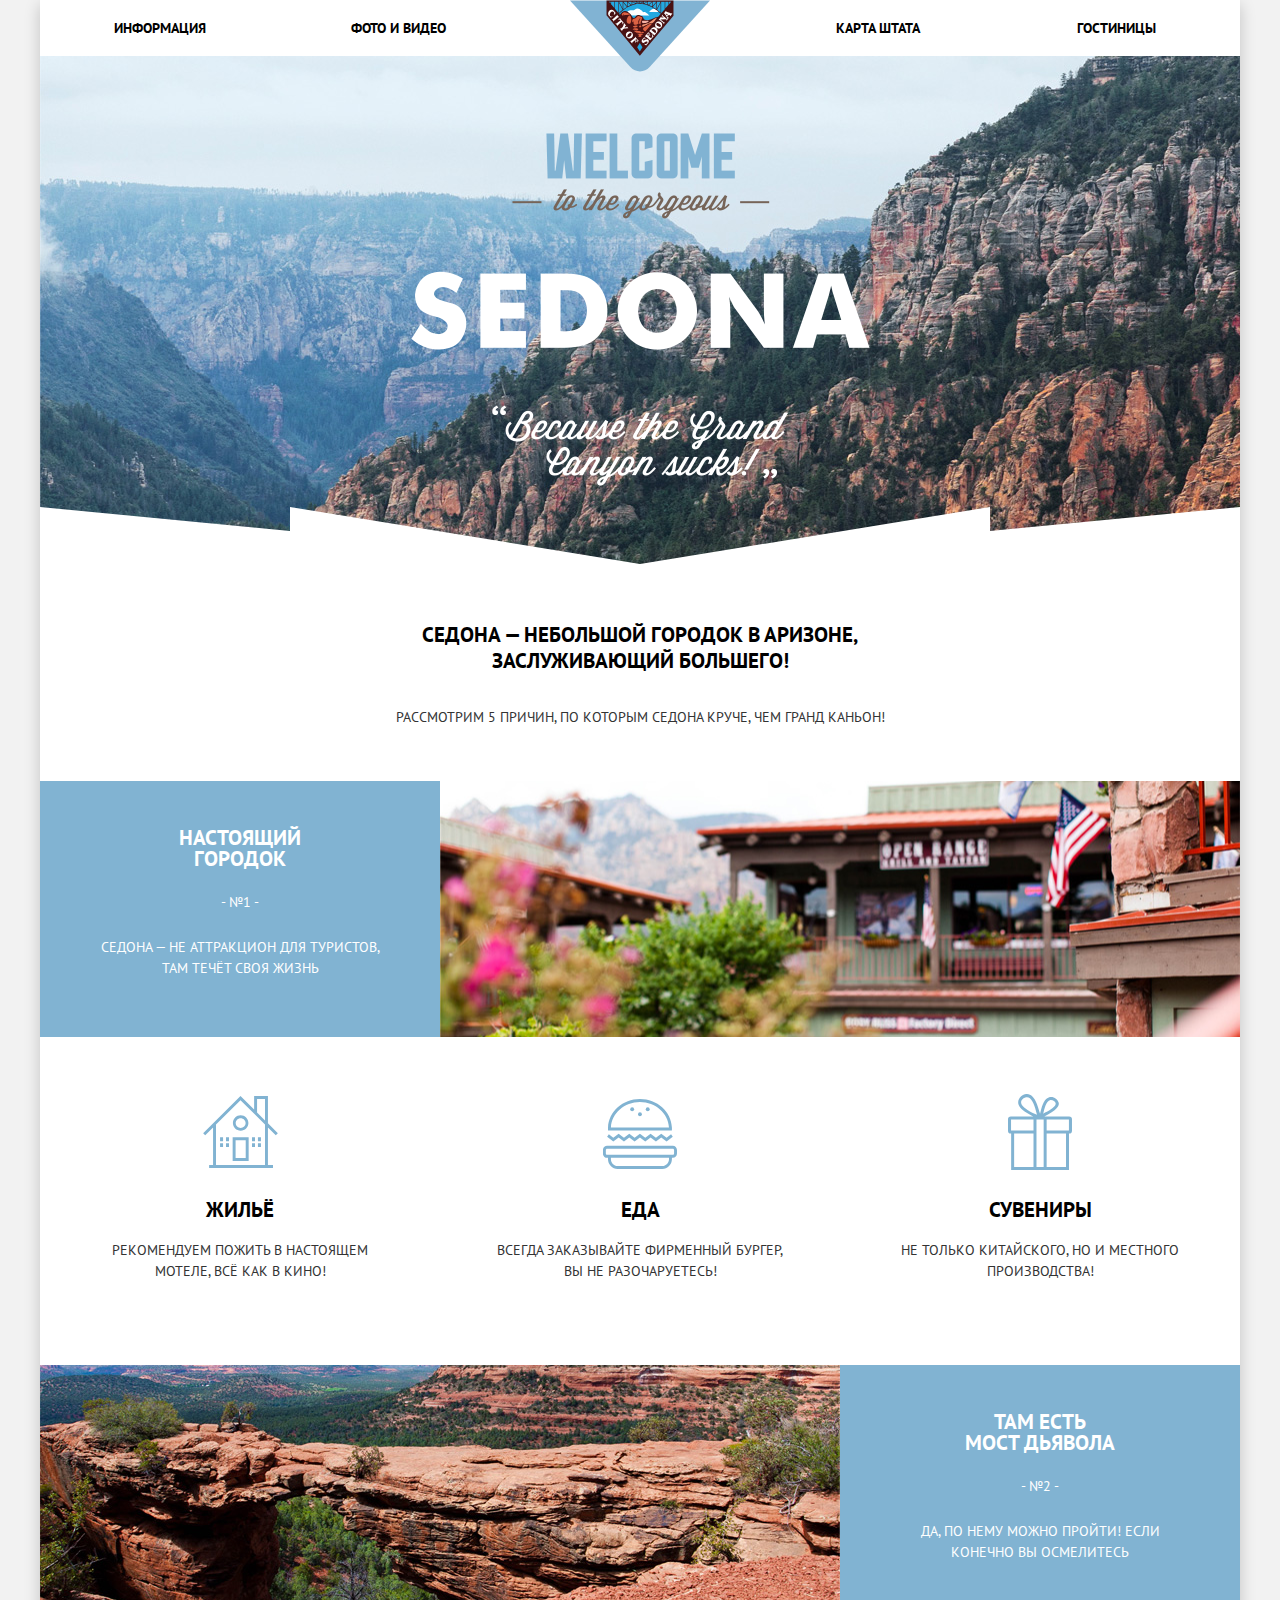
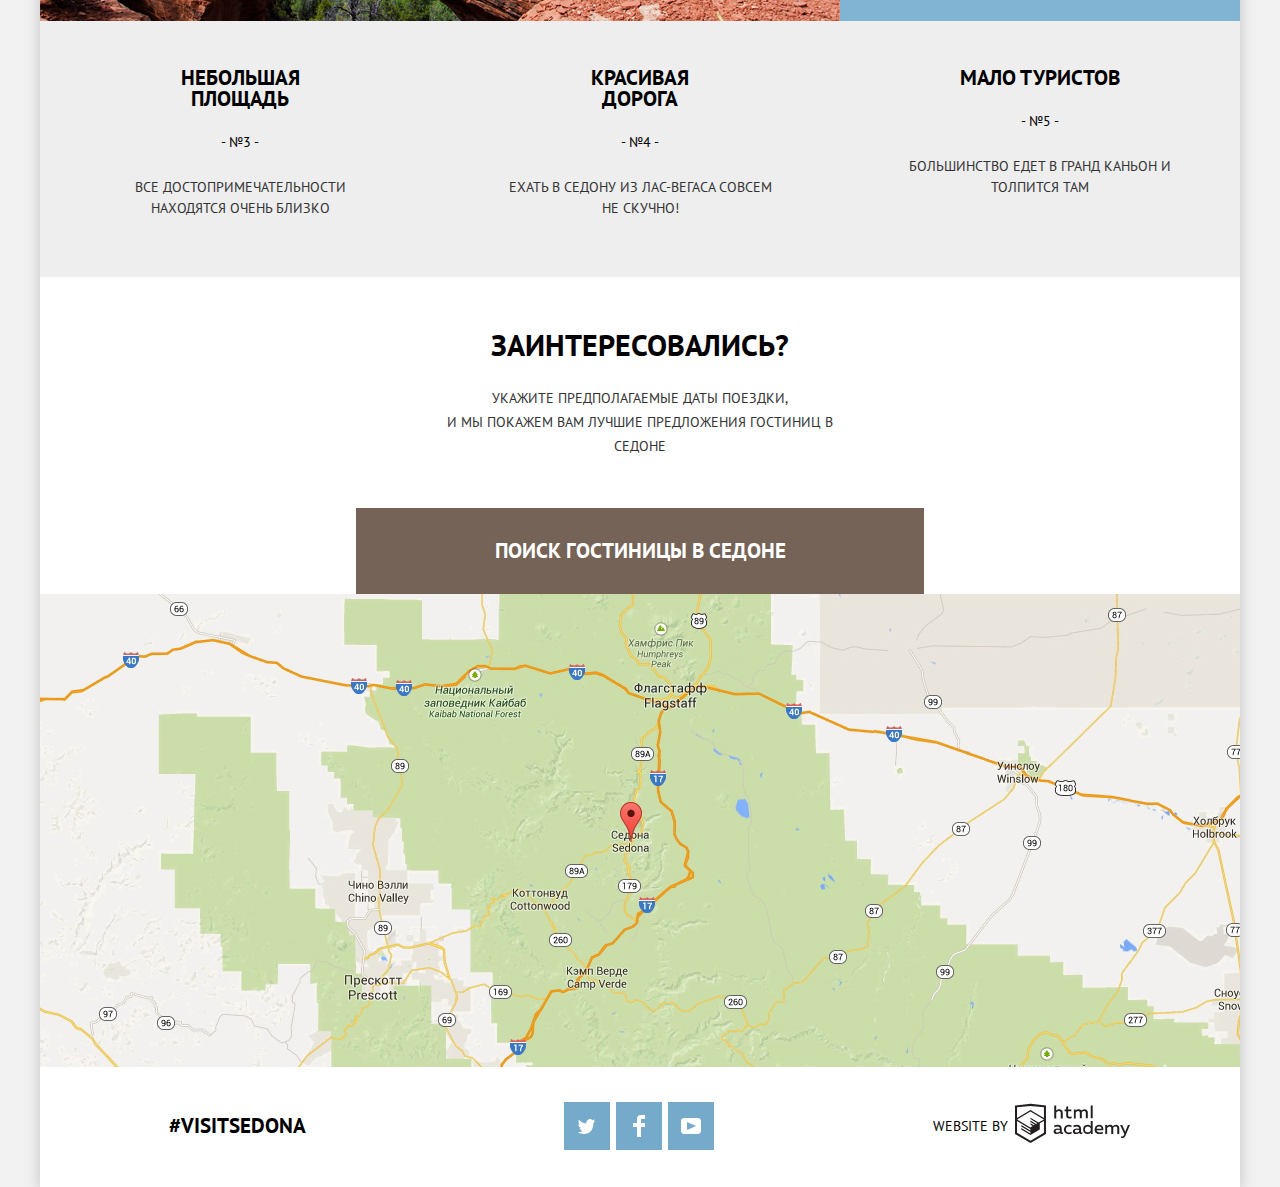
==== commit 8025ac88: "Защита проекта" ====
--- a/index.html
+++ b/index.html
@@ -170,7 +170,7 @@
             </div>
         </footer>
     </div>
-    <script src="js/script.js"></script>
+    <script src="js/script.min.js"></script>
 </body>
 
 </html>--- a/css/style.css
+++ b/css/style.css
@@ -255,7 +255,7 @@
     margin-top: 0;
     margin-bottom: 35px;
     position: relative;
-    padding: 0 60px 30px;
+    padding: 0 60px 33px;
 }
 
 .reasons-item--gray h4 {
@@ -337,11 +337,11 @@
 }
 
 .reasons-additional-item {
-    width: 280px;
+    width: 300px;
     padding-top: 162px;
     padding-bottom: 83px;
-    padding-right: 60px;
-    padding-left: 60px;
+    padding-right: 50px;
+    padding-left: 50px;
     display: flex;
     flex-direction: column;
     text-align: center;
@@ -438,6 +438,8 @@
     text-align: left;
     box-shadow: 0px 7px 15px rgba(0, 1, 1, 0.2);
     z-index: 1;
+    animation-name: bounce;
+    animation-duration: 0.8s;
 }
 
 .search-item {
@@ -701,6 +703,7 @@
     margin: 0px;
     min-height: 16px;
     width: 175px;
+    margin-right: 20px;
 }
 
 .footer-copyright {
@@ -733,12 +736,10 @@
 
 .social-button:hover,
 .social-button:focus {
-    background-color: #5496bd;
     opacity: 0.9;
 }
 
 .social-button:active {
-    background-color: #5496bd;
     opacity: 1;
 }
 
@@ -1178,15 +1179,15 @@
 .catalog-item {
     padding: 0;
     background-color: white;
-    padding-bottom: 28px;
-    padding-top: 23px;
+    padding-bottom: 30px;
+    padding-top: 24px;
     padding-left: 72px;
     padding-right: 72px;
     border-bottom: 1px solid rgba(0, 1, 1, 0.2);
     display: flex;
     justify-content: space-between;
     flex-direction: row;
-    align-items: flex-start;
+    align-items: flex-end;
 }
 
 .catalog-item-description {
@@ -1208,6 +1209,7 @@
 
 .catalog-item-img {
     width: 135px;
+    height: 90px;
 }
 
 .catalog-name {
@@ -1236,7 +1238,7 @@
     color: #333333;
     background-color: white;
     margin: 0;
-    margin-bottom: 15px;
+    margin-bottom: 12px;
     display: flex;
 }
 
@@ -1303,7 +1305,6 @@
 }
 
 .catalog-item-rating {
-    padding-top: 5px;
     display: flex;
     flex-direction: column;
     justify-content: space-between;
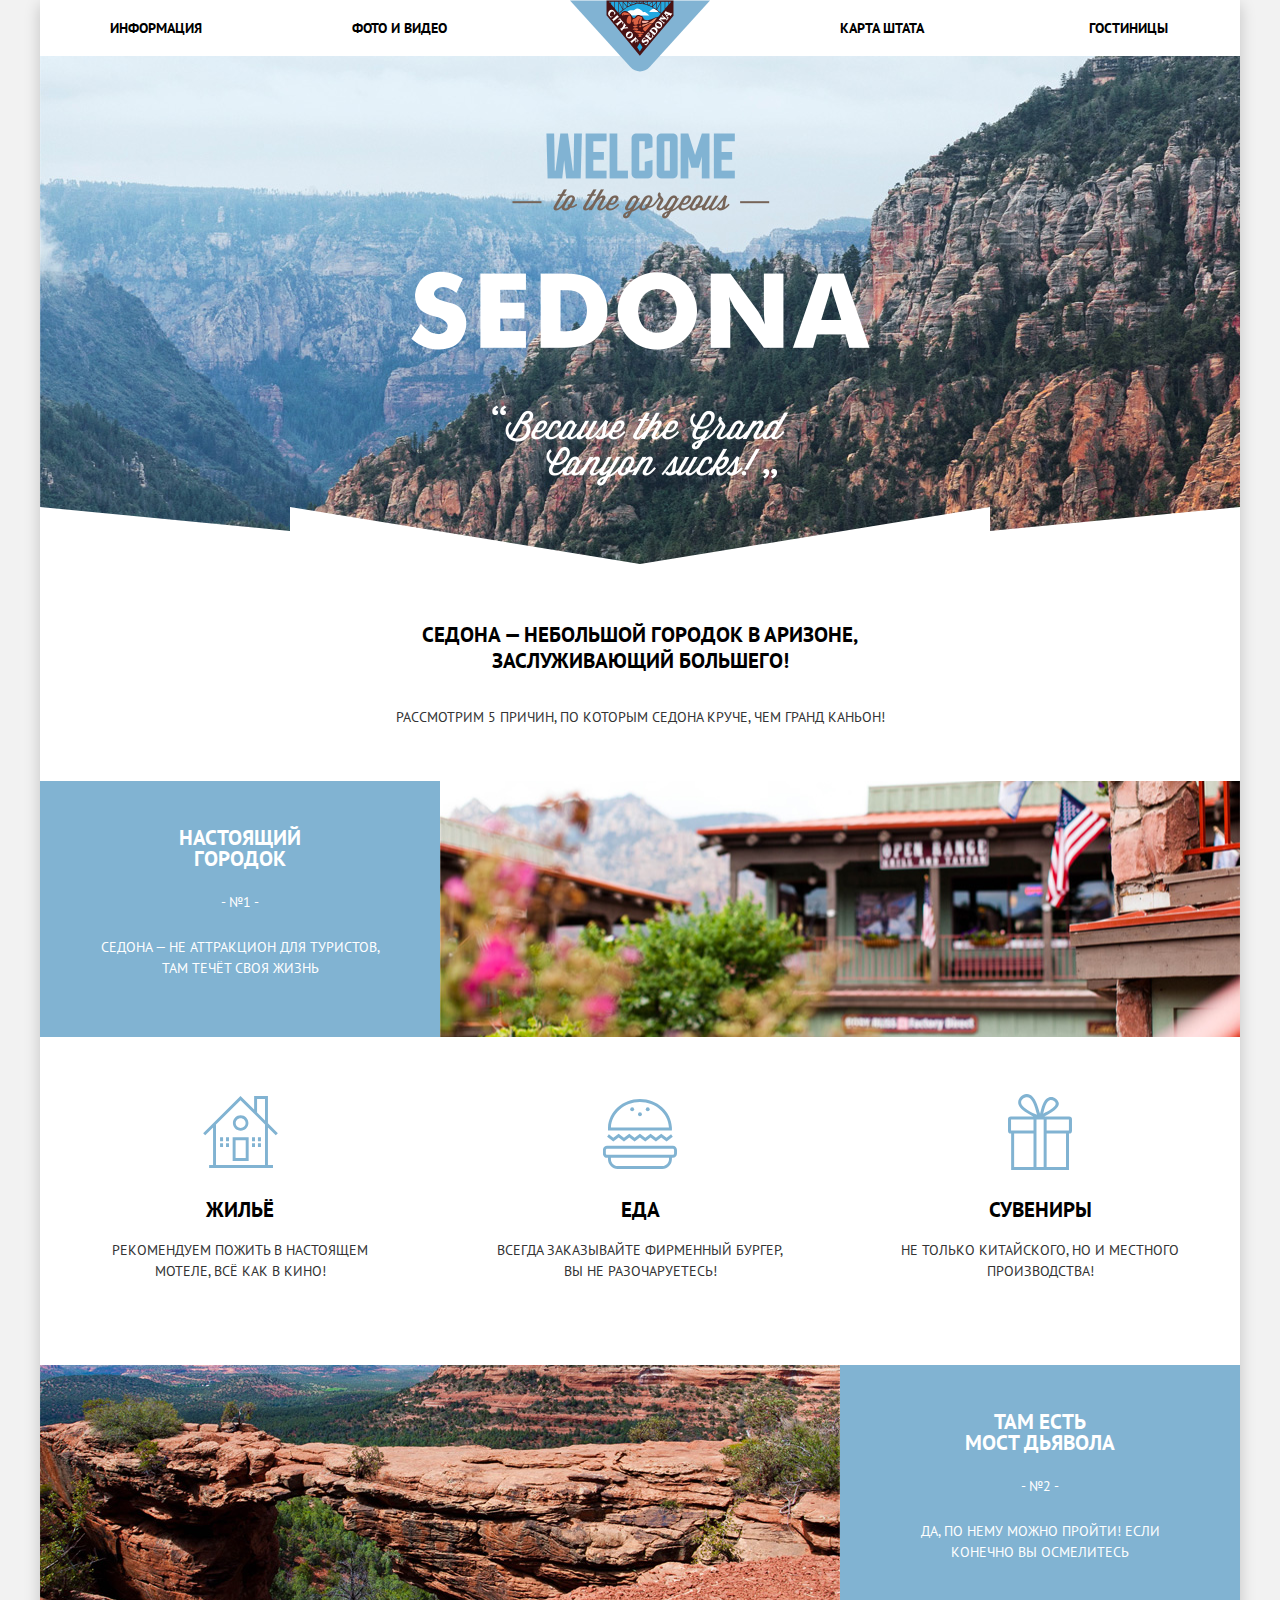
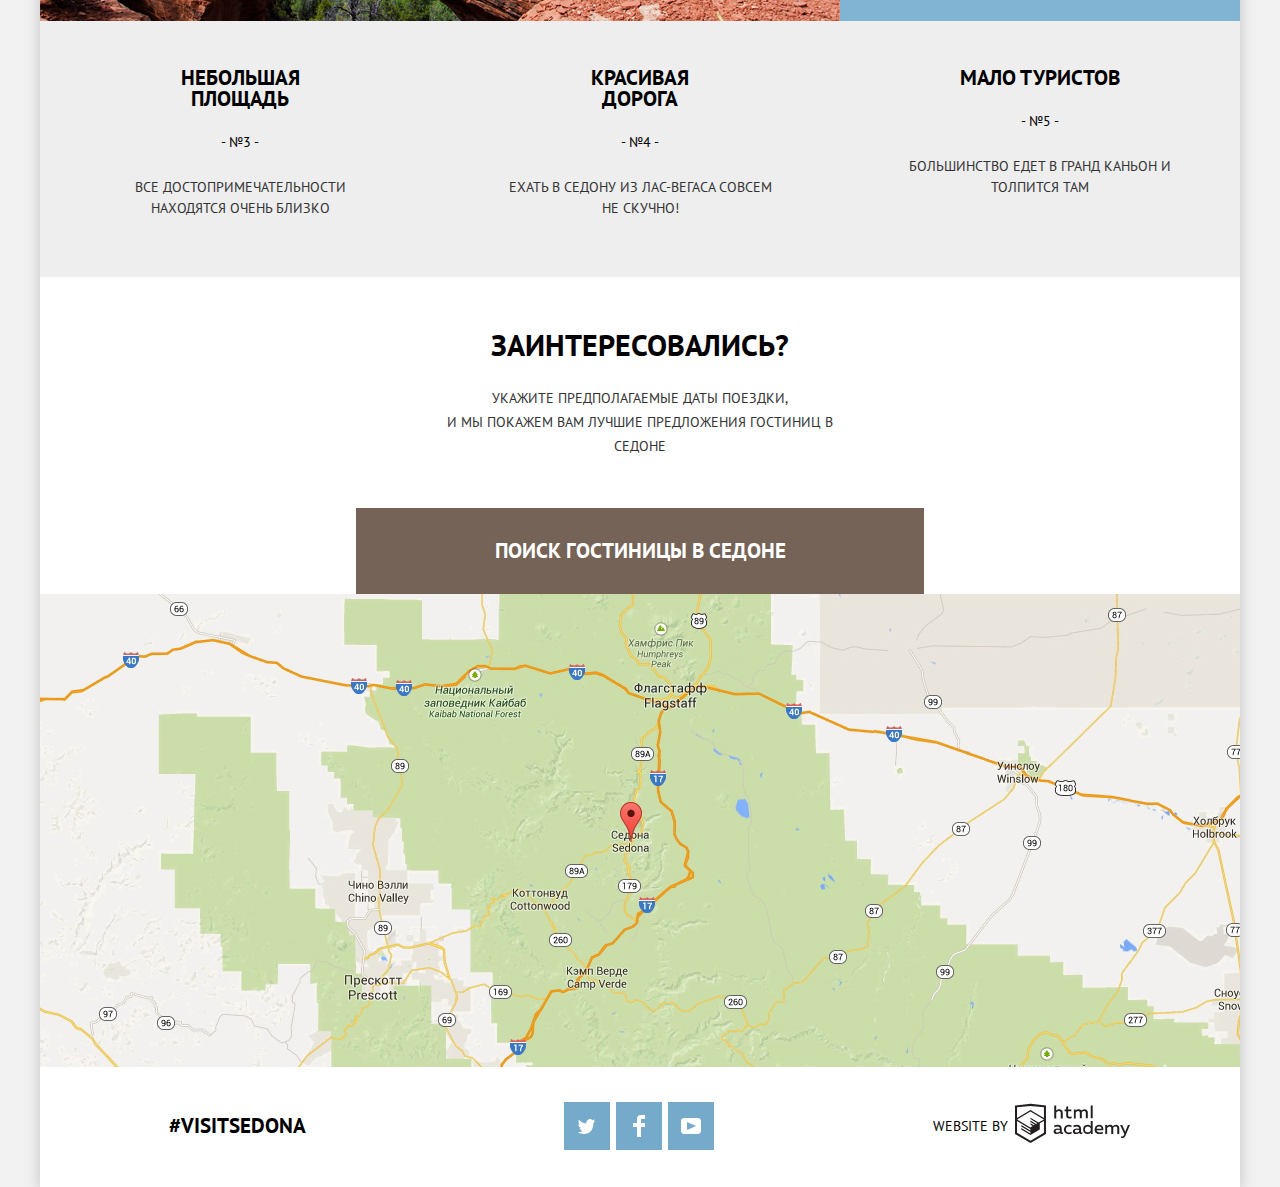
==== commit 8f5422b5: "Защита проекта" ====
--- a/index.html
+++ b/index.html
@@ -16,11 +16,11 @@
                 <a class="main-header-logo" aria-label="Главная страница Седона">
                     <img src="img/logo-sedona.svg" width="140" height="72" alt="Логотип Седона">
                 </a>
-                <ul class="site-navigation">
-                    <li><a href="info.html">Информация</a></li>
-                    <li class="foto"><a href="foto.html">Фото и видео</a></li>
-                    <li><a href="map.html">Карта штата</a></li>
-                    <li><a href="inner.html">Гостиницы</a></li>
+                <ul class="nav">
+                    <li class="nav-item"><a class="nav-item-link" href="info.html">Информация</a></li>
+                    <li class="nav-item"><a class="nav-item-link" href="foto.html">Фото и видео</a></li>
+                    <li class="nav-item"><a class="nav-item-link" href="map.html">Карта штата</a></li>
+                    <li class="nav-item"><a class="nav-item-link" href="inner.html">Гостиницы</a></li>
                 </ul>
             </nav>
         </header>
--- a/css/style.css
+++ b/css/style.css
@@ -51,31 +51,49 @@
     position: relative;
 }
 
-.site-navigation {
+.nav {
     list-style: none;
-    margin: 0px;
-    padding: 0px;
-    width: 100%;
-    height: 56px;
-    list-style: none;
-    display: flex;
-    justify-content: flex-start;
-    align-items: center;
-}
-
-.site-navigation a {
+    margin: 0;
+    padding: 10px 62px 10px 60px;
+    display: flex;
+    flex-direction: row;
+    flex-wrap: wrap;
+    width: calc(100% - 122px);
+}
+
+.nav-item {
+    margin-right: 130px;
+}
+
+.nav-item:nth-child(3n) {
+    margin-right: 145px;
+    margin-left: auto;
+}
+
+.nav-item:nth-child(4n) {
+    margin-right: 0;
+}
+
+.nav-item-link {
+    display: inline-block;
+    vertical-align: middle;
+    padding: 5px 10px;
     color: #000000;
 }
 
-.site-navigation a:hover,
-.site-navigation a:focus {
+.nav-item-link:hover,
+.nav-item-link:focus {
     color: #81b3d2;
     background-color: white
 }
 
-.site-navigation a:active {
+.nav-item-link:active {
     color: rgba(0, 0, 0, 0.3);
     background-color: white
+}
+
+.nav-item--current .nav-item-link {
+    color: #766357;
 }
 
 .main-header {
@@ -447,7 +465,7 @@
     flex-direction: row;
     flex-wrap: nowrap;
     align-items: center;
-    margin-bottom: 30px;
+    margin-bottom: 29px;
     width: 100%;
 }
 
@@ -659,7 +677,7 @@
     font-size: 21px;
     padding: 15px;
     cursor: pointer;
-    margin-top: 23px;
+    margin-top: 26px;
 }
 
 .button-search:hover {
@@ -1335,20 +1353,6 @@
     color: #666666;
     background-color: #f2f2f2;
 }
-
-
-/*.rating-stars--4 {
-    width: 72px;
-}
-
-.rating-stars--3 {
-    width: 54px;
-}
-
-.rating-stars--2 {
-    width: 36px;
-}
-*/
 
 @keyframes bounce {
     0% {
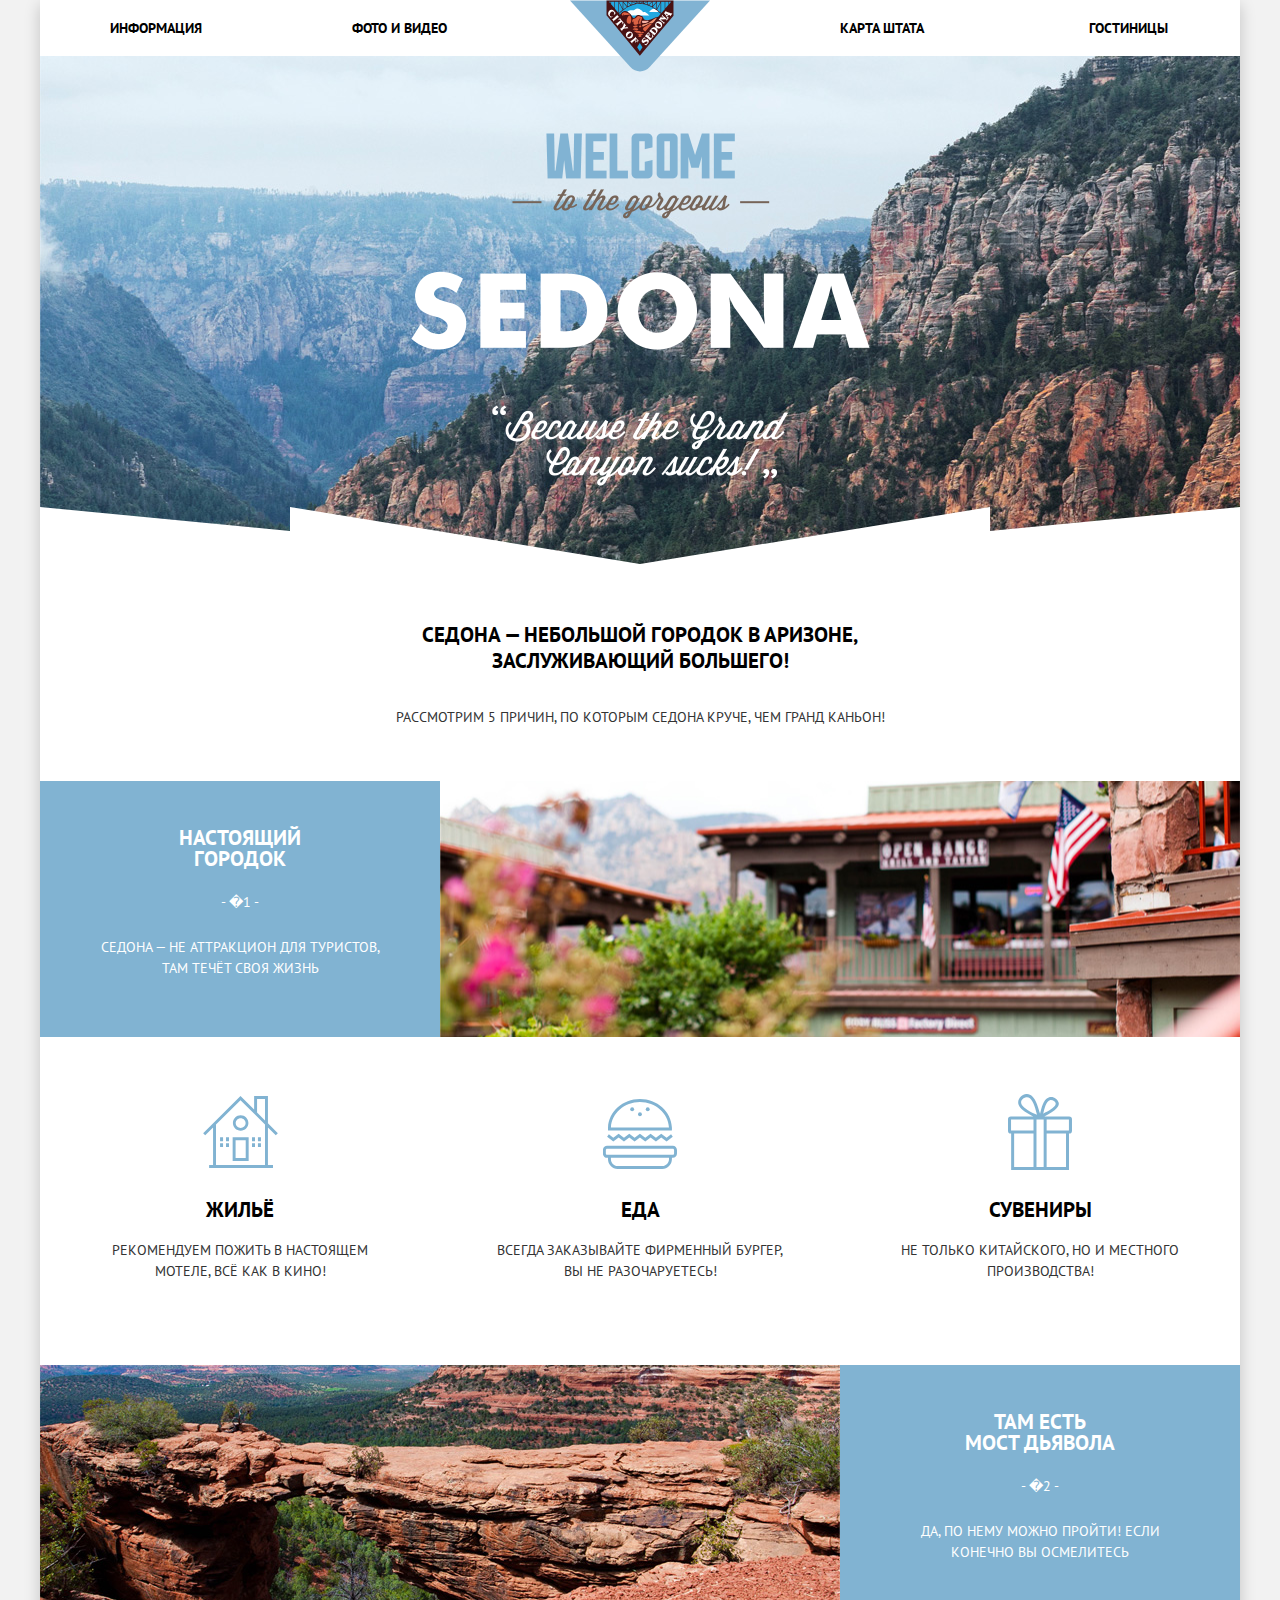
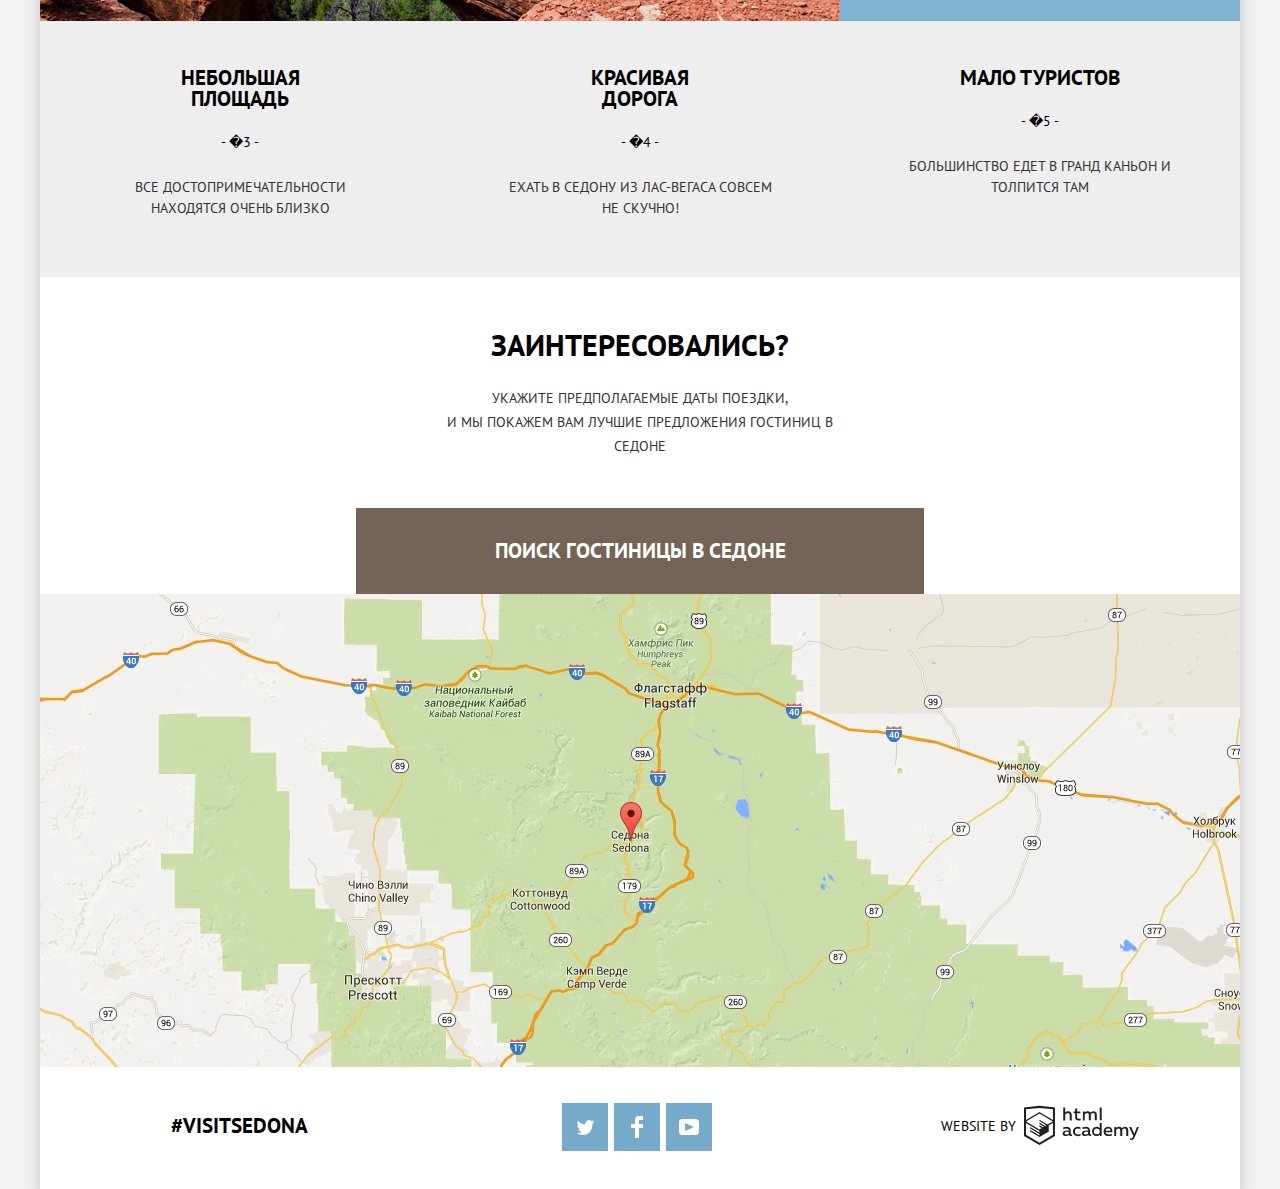
==== commit 712212db: "Защита проекта (2)" ====
--- a/index.html
+++ b/index.html
@@ -6,7 +6,7 @@
     <title>HTML Academy: Седона</title>
     <link href="https://fonts.googleapis.com/css?family=PT+Sans:400,700&display=swap&subset=cyrillic" rel="stylesheet">
     <link href="css/normalize.css" rel="stylesheet">
-    <link href="css/style.css" rel="stylesheet">
+    <link href="css/style.min.css" rel="stylesheet">
 </head>
 
 <body>
@@ -34,8 +34,6 @@
                     <h2 class="info-sedona">Седона &#8212; небольшой городок в Аризоне, заслуживающий большего!</h2>
                     <p class="title">Рассмотрим 5 причин, по которым Седона круче, чем Гранд Каньон!</p>
                 </div>
-            </section>
-            <section>
                 <ul class="reasons">
                     <li class="reasons-item reasons-item--image">
                         <div class="reasons-item-info">
@@ -142,31 +140,29 @@
                 </div>
             </section>
         </main>
-        <footer class="main-footer">
-            <div class="container">
-                <div class="tag">#VISITSEDONA</div>
-                <div class="footer-social">
-                    <a class="social-button" href="#" aria-label="Седона в Twitter">
-                        <img src="img/twitter.svg" width="17" height="15" alt="Twitter">
-                    </a>
-                    <a class="social-button" href="#" aria-label="Седона в Facebook">
-                        <img src="img/fb-icon.svg" width="12" height="22" alt="Facebook">
-                    </a>
-                    <a class="social-button" href="#" aria-label="Седона в Youtube">
-                        <img src="img/youtube.svg" width="20" height="16" alt="Youtube">
-                    </a>
-                </div>
-                <div class="footer-copyright">
-                    <b>Website by</b>
-                    <a class="intensive" href="htmlacademy.ru/intensive/htmlcss" aria-label="HTML academy">
-                        <svg class="intensive-icon" id="Layer_1" data-name="Layer 1" xmlns="http://www.w3.org/2000/svg" viewBox="0 0 108.08 36.85">
-          <title>logo-htmlacademy-small1</title>
-          <path
+        <footer class="main-footer footer">
+            <div class="footer-tag">#VISITSEDONA</div>
+            <div class="footer-social social">
+                <a class="social-button" href="#" aria-label="Седона в Twitter">
+                    <img class="social-button-img" src="img/twitter.svg" width="17" height="15" alt="Twitter">
+                </a>
+                <a class="social-button" href="#" aria-label="Седона в Facebook">
+                    <img class="social-button-img" src="img/fb-icon.svg" width="12" height="22" alt="Facebook">
+                </a>
+                <a class="social-button" href="#" aria-label="Седона в Youtube">
+                    <img class="social-button-img" src="img/youtube.svg" width="20" height="16" alt="Youtube">
+                </a>
+            </div>
+            <div class="footer-copyright">
+                <b class="footer-copyright-text">Website by</b>
+                <a class="footer-copyright-link" href="htmlacademy.ru/intensive/htmlcss" aria-label="HTML academy">
+                    <svg class="footer-copyright-img" id="Layer_1" data-name="Layer 1" xmlns="http://www.w3.org/2000/svg" viewBox="0 0 108.08 36.85">
+            <title>logo-htmlacademy-small1</title>
+            <path
             d="M44.61,26.88a2,2,0,0,0,.55-0.1v1.33a3.25,3.25,0,0,1-1.18.21,1.67,1.67,0,0,1-1.67-1,4.84,4.84,0,0,1-3.14,1.08c-1.51,0-2.91-.83-2.91-2.55,0-2.13,2-2.79,3.71-2.79a11.08,11.08,0,0,1,2.17.25v-0.3c0-1-.76-1.77-2.19-1.77a7.42,7.42,0,0,0-3,.64v-1.7a10.21,10.21,0,0,1,3.19-.55c2.36,0,3.81,1.12,3.81,3.65v3a0.54,0.54,0,0,0,.49.59h0.17Zm-6.44-1.13A1.35,1.35,0,0,0,39.63,27h0.11a3.39,3.39,0,0,0,2.41-1V24.58a9.72,9.72,0,0,0-1.81-.21c-1,0-2.16.33-2.16,1.38h0Zm12.36-6.11a5,5,0,0,1,2.57.64V22a4.08,4.08,0,0,0-2.3-.7,2.75,2.75,0,1,0,0,5.49,5,5,0,0,0,2.43-.64v1.71a6.27,6.27,0,0,1-2.76.57A4.21,4.21,0,0,1,46,24.51q0-.21,0-0.41a4.32,4.32,0,0,1,4.18-4.46h0.38Zm12.17,7.24a2,2,0,0,0,.55-0.1v1.33a3.25,3.25,0,0,1-1.18.21,1.67,1.67,0,0,1-1.67-1,4.84,4.84,0,0,1-3.14,1.08c-1.51,0-2.91-.83-2.91-2.55,0-2.13,2-2.79,3.71-2.79a11.08,11.08,0,0,1,2.17.25v-0.3c0-1-.76-1.77-2.19-1.77a7.42,7.42,0,0,0-3,.64v-1.7a10.21,10.21,0,0,1,3.19-.55c2.36,0,3.81,1.12,3.81,3.65v3a0.54,0.54,0,0,0,.49.59h0.17Zm-6.44-1.13A1.35,1.35,0,0,0,57.73,27h0.11a3.39,3.39,0,0,0,2.41-1V24.58a9.72,9.72,0,0,0-1.81-.21c-1.06,0-2.16.33-2.16,1.38h0ZM73,16V28.2H71.35V26.88a3.88,3.88,0,0,1-3.19,1.54,4.4,4.4,0,0,1,0-8.78,3.81,3.81,0,0,1,3,1.3V16H73Zm-4.53,5.22a2.76,2.76,0,1,0,0,5.52A2.86,2.86,0,0,0,71.15,25V23A2.91,2.91,0,0,0,68.49,21.27ZM79,19.64c3.31,0,4.46,2.68,3.92,5.09H76.7c0.21,1.5,1.67,2.11,3.19,2.11a6.11,6.11,0,0,0,2.64-.59v1.6a7.14,7.14,0,0,1-3,.57C77,28.42,74.78,27,74.78,24a4.18,4.18,0,0,1,4-4.39H79Zm0.09,1.54a2.28,2.28,0,0,0-2.44,2.1v0.06H81.3A2,2,0,0,0,79.13,21.18Zm5.73,7V19.87h1.65v1a3.81,3.81,0,0,1,2.78-1.27A2.86,2.86,0,0,1,91.89,21a4.12,4.12,0,0,1,2.91-1.33A3.06,3.06,0,0,1,98,23V28.2h-1.9V23.05a1.59,1.59,0,0,0-1.42-1.75H94.42a2.8,2.8,0,0,0-2.07,1.12V28.2h-1.9V23.05A1.59,1.59,0,0,0,89,21.31H88.8a3,3,0,0,0-2.21,1.29v5.63H84.86Zm21.31-8.33h1.9l-3.91,9.46c-0.9,2.17-2.09,2.86-3.35,2.86a4.76,4.76,0,0,1-1.1-.14V30.46a2.86,2.86,0,0,0,.85.12c0.9,0,1.58-.64,2.07-1.9l0.17-.42-4-8.4h2l2.86,6.29ZM38.73,1.46V6.22a3.81,3.81,0,0,1,2.7-1.14,3.25,3.25,0,0,1,3.44,3.4v5.15H43V8.72a1.81,1.81,0,0,0-1.61-2h-0.3a2.93,2.93,0,0,0-2.32,1.39v5.52h-1.9V1.46h1.9ZM49.94,2.31v3h3V6.91h-3v3.81c0,1.1.5,1.46,1.58,1.46a4.49,4.49,0,0,0,1.69-.33v1.6A6.8,6.8,0,0,1,51,13.8a2.55,2.55,0,0,1-2.86-2.74V6.89H46.58V5.26h1.5V2.74Zm5.4,11.31V5.28H57v1A3.81,3.81,0,0,1,59.77,5a2.86,2.86,0,0,1,2.6,1.33A4.12,4.12,0,0,1,65.28,5,3.06,3.06,0,0,1,68.44,8.4v5.21h-1.9V8.46a1.59,1.59,0,0,0-1.42-1.75H64.89a2.8,2.8,0,0,0-2.07,1.12v5.78h-1.9V8.46A1.59,1.59,0,0,0,59.5,6.71H59.27A3,3,0,0,0,57.06,8v5.63H55.34ZM71.17,1.45H73V13.6H71.17V1.45ZM14.71,0H14.55L0,1.54V28.21l14.55,8.66,14.55-8.66V1.54Zm12.5,27.1L14.55,34.64,1.9,27.12V16.18l12.59,7.5V25L5.86,19.9v1.31l8.68,5.21v1.39L5.87,22.65V24l8.68,5.21,8.75-5.24V18.31L27.2,16V27.12Zm0-12.53-3.48,2-1.6,1L14.51,13v1.31L21,18.23H21l-0.14.09-1,.54-5.37-3.2V17l4.24,2.52-1,.67-3.2-1.9v1.31l2.1,1.24L14.5,22.1,2,14.65,14.51,7.11Zm0-1.32L14.49,5.76,1.91,13.25v-10L14.56,1.92,27.21,3.25v10h0Z"
             transform="translate(0 -0.02)" fill="#231f20" />
-        </svg>
-                    </a>
-                </div>
+            </svg>
+                </a>
             </div>
         </footer>
     </div>
--- a/css/style.min.css
+++ b/css/style.min.css
@@ -0,0 +1 @@
+@keyframes bounce{0%{transform:translateY(-2000px)}70%{transform:translateY(30px)}90%{transform:translateY(-10px)}to{transform:translateY(0)}}@keyframes shake{0%,to{transform:translateY(0)}10%,30%,50%,70%,90%{transform:translateY(-10px)}20%,40%,60%,80%{transform:translateY(10px)}}body,html{height:100%;min-width:1200px}body{margin:0;padding:0;font-family:"PT Sans",Arial,sans-serif;font-size:14px;line-height:26px;font-weight:400;color:#333;text-transform:uppercase;background-color:#f2f2f2}.main-navigation,.main-wrapper{background-color:#fff;position:relative}.main-wrapper{width:1200px;min-height:100%;margin:0 auto;padding:0;box-shadow:0 5px 15px rgba(0,1,1,.2)}a{text-decoration:none}img{max-width:100%}.main-navigation{font-size:14px;line-height:26px;text-align:center;color:#000;font-weight:700;display:flex;flex-direction:column;align-items:center}.nav{list-style:none;margin:0;padding:10px 62px 10px 60px;display:flex;flex-direction:row;flex-wrap:wrap;width:calc(100% - 122px)}.nav-item{margin-right:130px}.nav-item:nth-child(3n){margin-right:145px;margin-left:auto}.nav-item:nth-child(4n){margin-right:0}.nav-item-link{display:inline-block;vertical-align:middle;padding:5px 10px;color:#000}.nav-item-link:focus,.nav-item-link:hover{color:#81b3d2;background-color:#fff}.nav-item-link:active{color:rgba(0,0,0,.3);background-color:#fff}.nav-item--current .nav-item-link,.site-navigation-current a{color:#766357}.main-header{min-height:56px}.main-header-logo{width:140px;height:71px;background-color:transparent;position:absolute;top:0;left:50%;margin-left:-70px;z-index:1}.site-navigation li{width:239px}.foto{padding-right:240px}.visually-hidden:not(:focus):not(:active){position:absolute;clip:rect(0 0 0 0);width:1px;height:1px;margin:-1px;border:0;padding:0;white-space:nowrap;clip-path:inset(100%);overflow:hidden}.info-container{margin:0 auto;padding:0;min-height:640px;text-align:center}.info-welcome{height:508px;background-image:url(../img/background-photo.jpg);background-position:top -80px center;background-repeat:no-repeat;background-color:#81b3d2;position:relative}.info-welcome::before{content:"";position:absolute;width:1200px;height:59px;top:450px;right:0;background-image:url(../img/polygon.svg);background-position:center;background-repeat:no-repeat}.info-picture{margin:auto;padding-top:77px}.white-back{background-color:#fff;width:100%}.info-sedona{padding-bottom:30px;padding-left:380px;padding-right:380px;margin:auto;font-size:21px;line-height:26px;color:#000;font-weight:700;background-color:#fff}.info-wrapper .title{margin:0}.info-wrapper,.title{text-align:center;background-color:#fff}.info-wrapper{padding-top:58px;padding-bottom:51px}.title{font-size:14px;line-height:26px;color:#333;font-weight:400}.reasons{margin:0;padding:0;display:flex;flex-direction:column;align-items:flex-start;counter-reset:reasons}.reasons-additional,.reasons-item{margin:0;padding:0;min-height:256px;display:flex;flex-direction:row;flex-wrap:nowrap}.reasons-additional{list-style:none}.reasons-item--image{background-color:#81b3d2;color:#fff}.reasons-item--reverse{flex-direction:row-reverse}.reasons-item--gray{background-color:#eee}.reasons-item-img{width:800px;height:256px;background-image:url(../img/feature-picture-1.jpg);background-position:center center;background-repeat:no-repeat}.reasons-item-img--bridge{background-image:url(../img/feature-picture-2.jpg)}.reasons-item-info{width:280px;padding:46px 60px 40px;display:flex;flex-direction:column;align-content:space-between;text-align:center}.reasons-item-title{font-size:21px;line-height:21px;margin-top:0;margin-bottom:35px;position:relative;padding:0 60px 33px}.reasons-item--gray h4{color:#000}.reasons-item-title::after{display:block;position:absolute;left:50%;bottom:0;transform:translate(-50%,50%);counter-increment:reasons;content:"- �" counter(reasons) " -";font-size:14px;line-height:21px;font-weight:400}.reasons-item-text{margin:0;line-height:21px}.reasons-additional-title{margin:0;font-size:21px;line-height:21px;font-weight:700;color:#000}.title-food,.title-housing,.title-souvenirs{position:relative;padding-bottom:20px}.title-housing::before{content:"";position:absolute;top:-103px;left:50%;width:75px;height:72px;margin-left:-37.5px;background-image:url(../img/icon-1.svg)}.title-food::before,.title-souvenirs::before{content:"";position:absolute;top:-100px;left:50%;width:74px;height:70px;margin-left:-37px;background-image:url(../img/icon-3.svg)}.title-souvenirs::before{top:-105px;width:64px;height:76px;margin-left:-32px;background-image:url(../img/icon-2.svg)}.reasons-additional-item{width:300px;padding:162px 50px 83px;display:flex;flex-direction:column;text-align:center}.map{width:1200px;height:473px;background-image:url(../img/map.jpg)}.search{text-align:center;min-height:640px;padding-top:50px}.search h3{font-size:30px;line-height:36px;color:#000;font-weight:700;background-color:#fff;margin-bottom:23px;margin-top:0}.search .title{width:440px;min-height:30px;margin:22px auto 50px;line-height:24px}.search-item-buttons input[type=number]{-webkit-appearance:textfield;-moz-appearance:textfield}.search-item-buttons input[type=number]::-webkit-inner-spin-button,.search-item-buttons input[type=number]::-webkit-outer-spin-button{-webkit-appearance:none;-moz-appearance:none}.button{font:inherit;text-align:center;vertical-align:middle;text-transform:uppercase;border:0}.open-form{width:568px;height:86px;font-size:21px;font-weight:700;line-height:26px;color:#fff;background-color:#766357;cursor:pointer}.open-form:focus,.open-form:hover{background-color:#604e43}.open-form:active{color:rgba(255,255,255,.3);background-color:#503e33}.popup{width:568px;margin:0 auto;position:relative}.search-form,.search-item{display:flex;flex-direction:row}.search-form{background:#fff;position:absolute;left:0;right:0;top:100%;padding:55px;text-align:left;box-shadow:0 7px 15px rgba(0,1,1,.2);z-index:1;animation-name:bounce;animation-duration:.8s;flex-wrap:wrap;width:458px}.search-item{flex-wrap:nowrap;align-items:center;margin-bottom:29px;width:100%}.search-item--iconed{position:relative}.search-item--half{width:50%}.search-item-label{font-weight:700;min-width:95px;padding-right:15px;color:#000}.search-item-label--right{min-width:85px;padding-right:25px;padding-left:5px;text-align:right}.search-item-input{background-color:#f2f2f2;width:100%;padding:9px;height:16px;line-height:26px;border:2px solid #f2f2f2;box-shadow:none;font-weight:700;text-transform:uppercase}.search-item-input:hover{background-color:#ebebeb;outline:0;border-color:#ebebeb}.search-item-input:focus{background-color:#fff;outline:0;border-color:#e5e5e5}.search-item-input::-webkit-input-placeholder{color:#000;font-weight:700;text-transform:uppercase}.search-item-input:-moz-placeholder,.search-item-input::-moz-placeholder{color:#000;font-weight:700;text-transform:uppercase}.search-item-input:-ms-input-placeholder{color:#000;font-weight:700;text-transform:uppercase}.search-item--iconed .search-item-input{padding-right:30px}.search-item-button{border:0;position:absolute;top:50%;right:10px;cursor:pointer;transform:translateY(-50%);padding:0;outline:0;background:0 0}.search-item-icon{fill:#aaa;width:21px;height:22px}.search-item-icon:hover{fill:#000}.search-item-icon:active{fill:#81b3d2}.amount{display:flex;flex-direction:row;flex-wrap:nowrap;width:100%}.amount .search-item-input{text-align:center;width:calc(100% - 76px - 18px - 4px)}.amount-button{width:38px;height:38px;position:relative;background:#f2f2f2;color:#a9a9a9;box-shadow:none;border:0;font-size:18px;font-weight:700;padding:0;cursor:pointer}.amount-button:hover{color:#000}.amount-button:active{color:#81b3d2}.amount-button--minus::before,.amount-button--plus::after,.amount-button--plus::before{content:"";position:absolute;width:12px;height:3px;background-color:#a9a9a9;display:inline-block;vertical-align:middle}.amount-button--minus::before,.amount-button--plus::before{transform:translate(-50%,-50%);left:50%;top:50%}.amount-button--plus::after{left:13px;top:18px;transform:rotate(90deg)}.amount-button--minus:focus::before,.amount-button--minus:hover::before{background-color:#000}.amount-button--minus:active::before{background-color:#81b3d2}.amount-button--plus:focus::before,.amount-button--plus:hover::before{background-color:#000}.amount-button--plus:active::before{background-color:#81b3d2}.amount-button--plus:focus::after,.amount-button--plus:hover::after{background-color:#000}.amount-button--plus:active::after{background-color:#81b3d2}.button-search{background:#81b3d2;color:#fff;text-align:center;font-weight:700;font-size:21px;padding:15px;cursor:pointer;margin-top:26px}.button-search:hover{background:#669ebf}.button-search:active{background:#5596be;color:rgba(255,255,255,.6)}.button-block{width:100%}.main-footer{font-size:21px;line-height:26px;color:#000;font-weight:700;background-color:#fff;padding:33px 100px 37px;display:flex;align-items:center}.footer-tag{min-height:16px;margin-right:25px;margin-left:31px}.footer-social{display:flex;flex-wrap:wrap;justify-content:space-between;margin-left:auto;margin-top:2px;width:150px}.social-button{width:46px;height:48px;background-color:#5496bd;opacity:.8;display:flex;align-items:center;justify-content:center}.social-button:focus,.social-button:hover{opacity:.9}.social-button:active{opacity:1}.social-button:active .social-button-img{opacity:.3}.footer-copyright{display:flex;justify-content:space-between;align-items:center;margin:0 0 0 auto}.footer-copyright-text{font-size:14px;line-height:26px;text-align:center;color:#000;font-weight:400;background-color:#fff}.footer-copyright-link{position:relative;right:1px;margin-left:9px;margin-top:5px}.footer-copyright-img{width:115px;height:41px;background-color:#fff}.footer-copyright-link:focus path,.footer-copyright-link:hover path{fill:#81b3d2}.footer-copyright-link:active path{fill:#bdbbbc}.inner-page{margin:0;padding:0;font-family:"PT Sans",Arial,sans-serif;font-size:14px;line-height:26px;font-weight:400;color:#333;text-transform:uppercase;background-color:#f2f2f2;min-width:1280px;min-height:933px}.main-header.inner-header{margin:0}.filter{margin:0 auto;padding:27px 74px 7px 72px;background-image:url(../img/filter-background.jpg);background-position:bottom 53% center;background-repeat:no-repeat;background-color:#766357}.fiiter-item-fieldset{border:0;margin:0;padding:0}.fiiter-item{padding-right:120px}.filter-form{display:flex}.filter-title.title-infrastructure{margin-bottom:22px}.filter-title.title-type-housing{margin-bottom:23px}.type-housing-container{min-height:115px;display:flex;flex-direction:column;flex-wrap:wrap;justify-content:space-between}.filter-checkbox input{order:-1}.type-housing-container label{padding-left:25px;margin-bottom:20px}.filter-title{font-size:16px;font-weight:700;line-height:21px;text-align:left;color:#fff}.filter-checkbox{display:flex;padding-left:25px;margin-bottom:20px}.filter-checkbox,.type-housing{font-size:14px;font-weight:400;color:#fff;position:relative;cursor:pointer}.filter-checkbox input[type=checkbox]+.checkbox-indicator,.type-housing input[type=checkbox]+.checkbox-indicator{position:absolute;top:0;left:0;width:23px;height:23px;background-image:url(../img/checkbox-off.svg)}.filter-checkbox input[type=checkbox]:checked+.checkbox-indicator{content:"";position:absolute;top:0;left:0;width:27px;height:23px;background-image:url(../img/checkbox-on.svg)}.filter-checkbox input[type=checkbox]:disabled+.checkbox-indicator{opacity:.3}.type-housing input[type=checkbox]:checked+.checkbox-indicator{content:"";position:absolute;top:0;left:0;width:27px;height:23px;background-image:url(../img/checkbox-on.svg)}.filter-checkbox input[type=checkbox]{visibility:hidden}.type-housing input[type=checkbox]:disabled+.checkbox-indicator{opacity:.3}.filter-range{width:320px;margin-left:auto}.filter-range-title{font-size:16px;font-weight:700;line-height:21px;text-align:left;color:#fff;padding-bottom:11px}.price-controls{position:relative;height:30px;margin-bottom:20px;font-size:0;border:2px solid #fff;border-radius:2px}.price-controls::after{content:"";position:absolute;width:2px;height:22px;background:#fff;top:50%;left:50%;transform:translate(-50%,-50%)}.price-controls input,.price-controls label{font-size:14px;line-height:21px;text-align:center;color:#fff}.price-controls label{display:inline-block;vertical-align:top;cursor:pointer}.price-controls .min-price{width:70px;padding-left:50px;padding-top:3px}.price-controls .max-price{width:70px;padding-left:86px;padding-top:3px}.price-controls input{width:40px;margin:0;background:0 0;border:0}.price-controls input[name=min-price]{width:20px}.range-controls{position:relative;margin-bottom:32px}.range-controls .scale{height:2px;background:rgba(255,255,255,.3)}.range-controls .bar{width:80%;height:2px;background:#fff}.range-toggle{position:absolute;top:-9px;width:4px;height:4px;background:#ababab;border:9px solid #fff;border-radius:50%;box-shadow:0 2px 1px 0 rgba(0,1,1,.2);cursor:pointer}.range-toggle:hover{background:#1c4f80;border:10px solid #fff}.range-toggle-min{left:0}.range-toggle-max{left:80%}.show{display:block;margin:0 auto;padding:6px 34px;font-size:14px;line-height:21px;color:#fff;text-transform:uppercase;background:0 0;border:2px solid #fff;border-radius:2px;cursor:pointer}.show:active,.show:focus,.show:hover{color:#000;background-color:#fff}.sorting{min-height:22px;background-color:#fff;border-bottom:1px solid rgba(0,1,1,.2);padding:33px 73px 30px 72px;display:flex;align-items:center}.sorting-type{padding-left:52px;display:flex;justify-content:flex-start}.sorting-arrows,.sorting-type-list{display:flex;justify-content:space-between}.sorting-type-list{margin:0;padding:0 0 0 40px;width:238px}.sorting-arrows{margin-left:auto}.arrows{margin-left:12px}.sorting span{font-size:21px;font-weight:700;line-height:26px;text-align:left;color:#000;background-color:#fff}.sorting h3,.sorting-type-list{font-size:12px;line-height:18px;text-align:left;font-weight:400;background-color:#fff}.sorting h3{margin:0;color:#000}.sorting-type-list{list-style:none;color:rgba(0,0,0,.3)}.sorting-type-list a{color:rgba(0,0,0,.3);border-bottom:1px dashed rgba(0,0,0,.3)}.sorting-type-list a:focus,.sorting-type-list a:hover{color:#81b3d2;background-color:#fff;border-bottom:1px dashed #81b3d2}.sorting-cost a,.sorting-type-list a:active{border:0;color:#000;background-color:#fff}.sorting-cost a{color:#81b3d2}.arrows path{fill:#cacaca}.arrow-down path{fill:#81b3d2}.arrows path:focus,.arrows path:hover{fill:#000}.arrows path:active{fill:#81b3d2}.catalog{min-height:453px;padding:0;background-color:#fff}.catalog-list{display:flex;margin:0;padding:0;list-style:none;flex-direction:column}.catalog-item{background-color:#fff;padding:24px 72px 30px;border-bottom:1px solid rgba(0,1,1,.2);display:flex;justify-content:space-between;flex-direction:row;align-items:flex-end}.catalog-item-description{width:708px;padding-left:30px;padding-right:32px;min-height:95px;display:flex;flex-direction:column;justify-content:flex-start}.catalog-name{padding:0;margin:0 0 7px}.catalog-item-img{width:135px;height:90px}.catalog-name{font-size:21px;font-weight:700;line-height:26px;text-align:left;color:#000;background-color:#fff}.catalog-name:focus,.catalog-name:hover{color:#81b3d2}.catalog-name:active{color:rgba(0,0,0,.3)}.catalog-description{font-size:14px;font-weight:400;line-height:21px;text-align:left;color:#333;background-color:#fff;margin:0 0 14px;display:flex}.catalog-description-title{margin:0;width:116px}.button-info{height:27px;font-size:14px;font-weight:700;text-align:left;line-height:21px;color:#fff;background-color:#81b3d2;display:flex;align-items:center;justify-content:center;padding-right:17px;padding-left:17px}.button-info:focus,.button-info:hover{background-color:#669ec0}.button-info:active{color:rgba(255,255,255,.3);background-color:#5496bd}.button-reservation{height:27px;font-size:14px;font-weight:700;text-align:left;line-height:21px;color:#fff;background-color:#766357;display:flex;align-items:center;justify-content:center;padding-right:16px;padding-left:16px}.button-reservation:focus,.button-reservation:hover{background-color:#604e43}.button-reservation:active{color:rgba(255,255,255,.3);background-color:#503e33}.catalog-reservation{width:258px;display:flex;flex-wrap:wrap;justify-content:space-between}.catalog-item-rating{display:flex;flex-direction:column;justify-content:space-between;align-items:flex-end;margin-left:auto}.rating-stars{margin-bottom:38px}.rating-text{width:110px;height:27px;font-size:14px;font-weight:400;text-align:center;line-height:27px;color:#666;background-color:#f2f2f2}.form-off{display:none}.modal-error{animation-name:shake;animation-duration:.6s}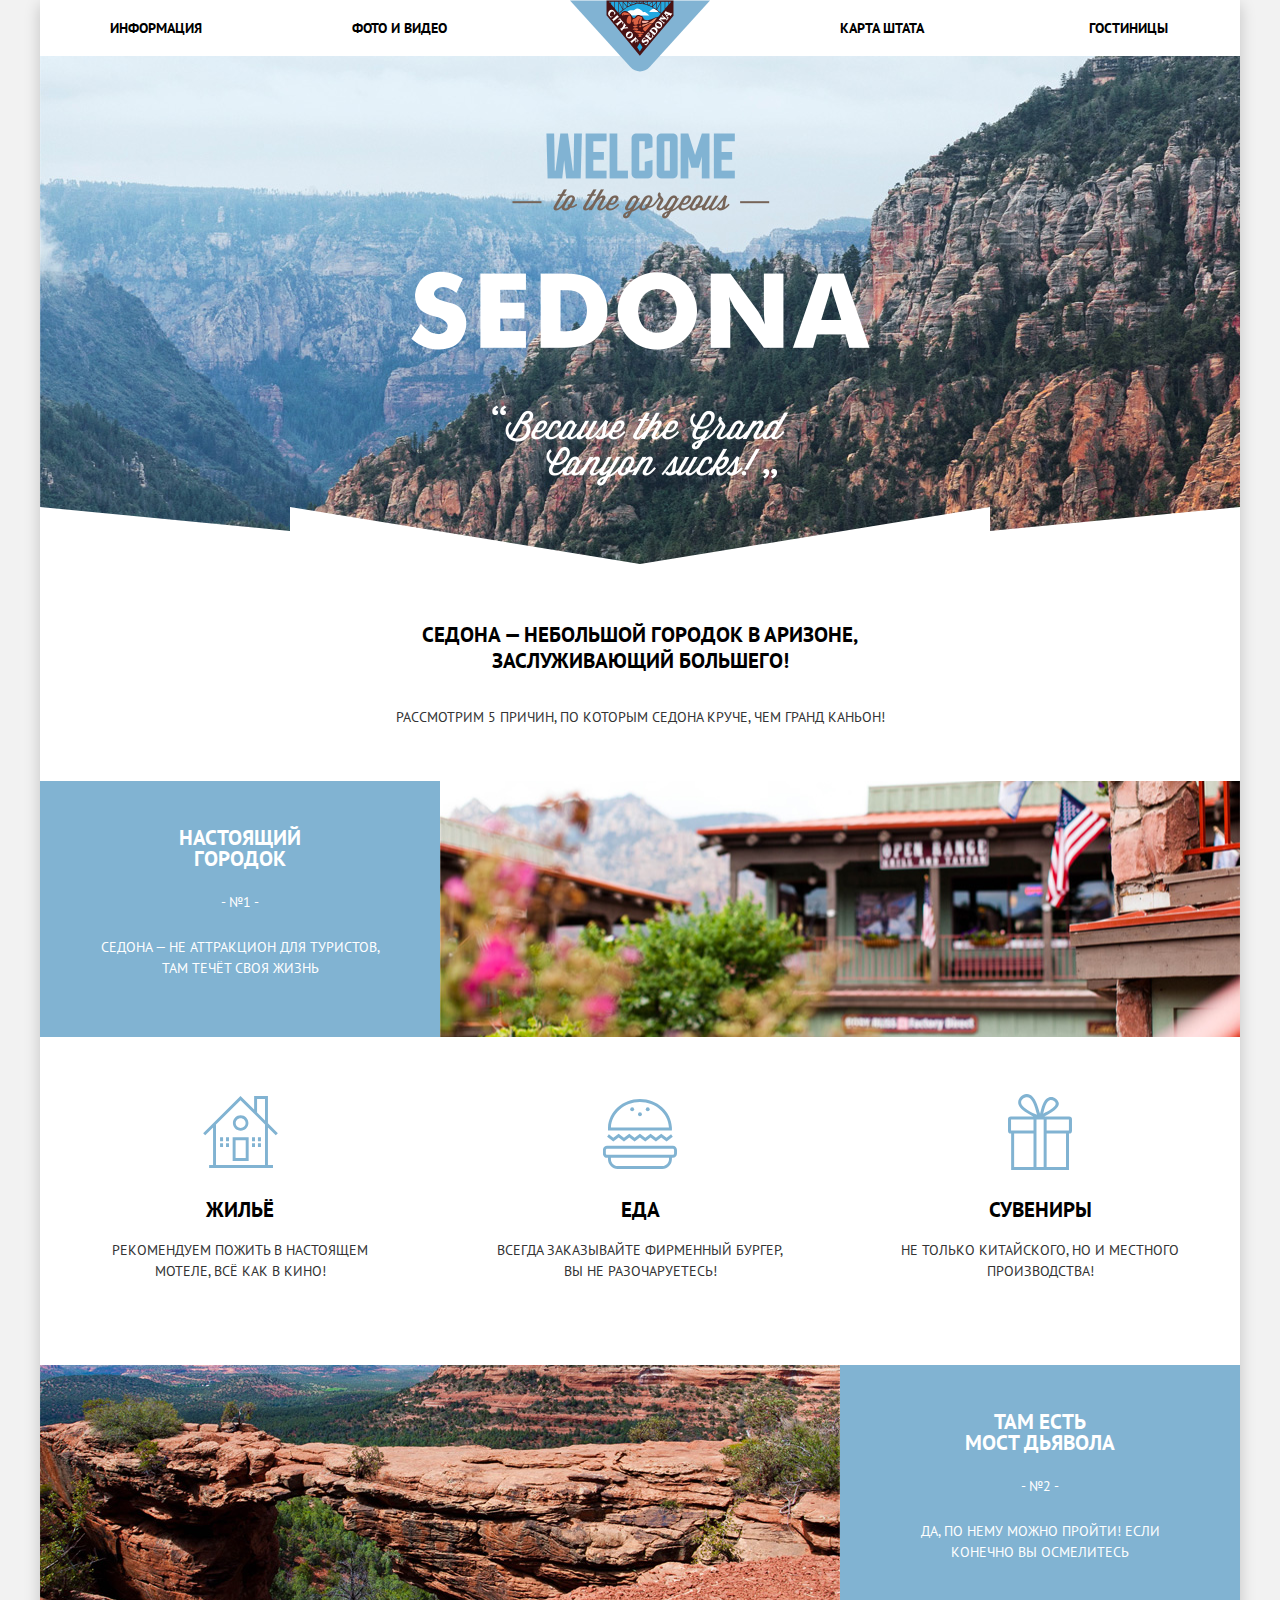
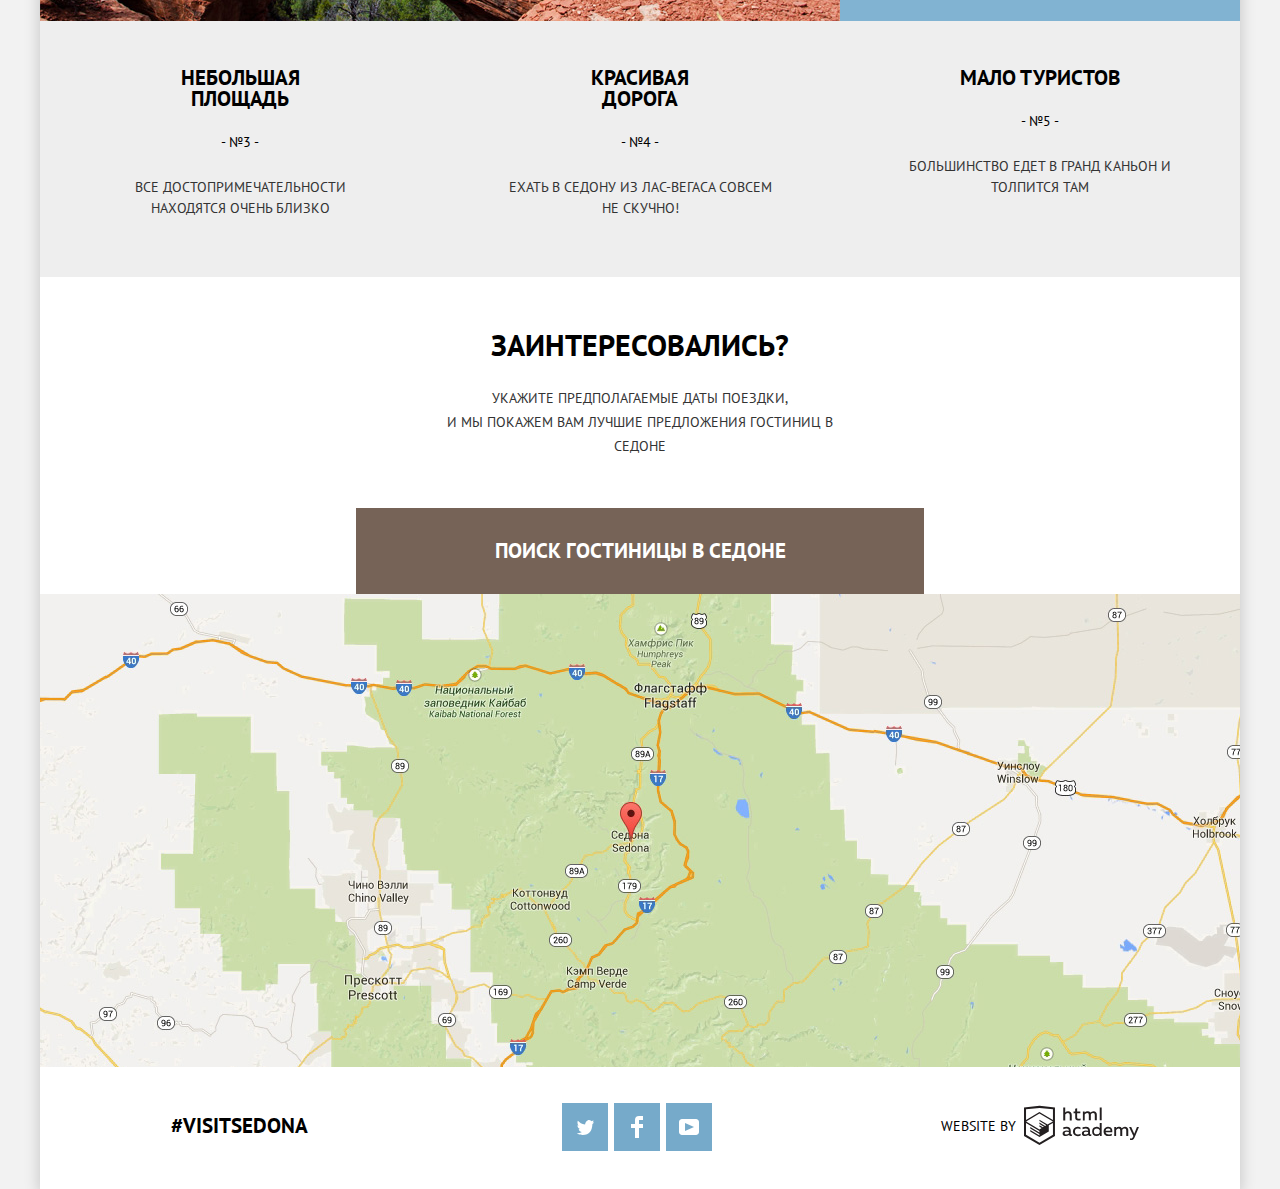
==== commit f1b5de94: "Защита проекта (2)" ====
--- a/index.html
+++ b/index.html
@@ -6,7 +6,7 @@
     <title>HTML Academy: Седона</title>
     <link href="https://fonts.googleapis.com/css?family=PT+Sans:400,700&display=swap&subset=cyrillic" rel="stylesheet">
     <link href="css/normalize.css" rel="stylesheet">
-    <link href="css/style.min.css" rel="stylesheet">
+    <link href="css/style.css" rel="stylesheet">
 </head>
 
 <body>
--- a/css/style.css
+++ b/css/style.css
@@ -0,0 +1,1370 @@
+html,
+body {
+    height: 100%;
+    min-width: 1200px;
+}
+
+body {
+    margin: 0;
+    padding: 0;
+    font-family: "PT Sans", Arial, sans-serif;
+    font-size: 14px;
+    line-height: 26px;
+    font-weight: normal;
+    color: #333333;
+    text-transform: uppercase;
+    background-color: #f2f2f2;
+}
+
+.main-wrapper {
+    width: 1200px;
+    min-height: 100%;
+    margin: 0 auto;
+    padding: 0;
+    position: relative;
+    background-color: white;
+    box-shadow: 0px 5px 15px rgba(0, 1, 1, 0.2);
+}
+
+a {
+    text-decoration: none;
+}
+
+img {
+    max-width: 100%;
+}
+
+.main-navigation {
+    font-size: 14px;
+    line-height: 26px;
+    text-align: center;
+    color: #000000;
+    font-weight: bold;
+    background-color: white;
+    display: flex;
+    flex-direction: column;
+    align-items: center;
+    position: relative;
+}
+
+.nav {
+    list-style: none;
+    margin: 0;
+    padding: 10px 62px 10px 60px;
+    display: flex;
+    flex-direction: row;
+    flex-wrap: wrap;
+    width: calc(100% - 122px);
+}
+
+.nav-item {
+    margin-right: 130px;
+}
+
+.nav-item:nth-child(3n) {
+    margin-right: 145px;
+    margin-left: auto;
+}
+
+.nav-item:nth-child(4n) {
+    margin-right: 0;
+}
+
+.nav-item-link {
+    display: inline-block;
+    vertical-align: middle;
+    padding: 5px 10px;
+    color: #000000;
+}
+
+.nav-item-link:hover,
+.nav-item-link:focus {
+    color: #81b3d2;
+    background-color: white
+}
+
+.nav-item-link:active {
+    color: rgba(0, 0, 0, 0.3);
+    background-color: white
+}
+
+.nav-item--current .nav-item-link {
+    color: #766357;
+}
+
+.main-header {
+    min-height: 56px;
+}
+
+.main-header-logo {
+    width: 140px;
+    height: 71px;
+    background-color: transparent;
+    position: absolute;
+    top: 0;
+    left: 50%;
+    margin-left: -70px;
+    z-index: 1;
+}
+
+.site-navigation li {
+    width: 239px;
+}
+
+.foto {
+    padding-right: 240px;
+}
+
+.visually-hidden:not(:focus):not(:active) {
+    position: absolute;
+    clip: rect(0 0 0 0);
+    width: 1px;
+    height: 1px;
+    margin: -1px;
+    border: 0;
+    padding: 0;
+    white-space: nowrap;
+    clip-path: inset(100%);
+    overflow: hidden;
+}
+
+.info-container {
+    margin: 0 auto;
+    padding: 0;
+    min-height: 640px;
+    text-align: center;
+}
+
+.info-welcome {
+    height: 508px;
+    background-image: url('../img/background-photo.jpg');
+    background-position: top -80px center;
+    background-repeat: no-repeat;
+    background-color: #81b3d2;
+    position: relative;
+}
+
+.info-welcome::before {
+    content: "";
+    position: absolute;
+    width: 1200px;
+    height: 59px;
+    top: 450px;
+    right: 0px;
+    background-image: url('../img/polygon.svg');
+    background-position: center;
+    background-repeat: no-repeat;
+}
+
+.info-picture {
+    margin: auto;
+    padding-top: 77px;
+}
+
+.white-back {
+    background-color: white;
+    width: 100%;
+}
+
+.info-sedona {
+    padding-bottom: 30px;
+    padding-left: 380px;
+    padding-right: 380px;
+    margin: auto;
+    font-size: 21px;
+    line-height: 26px;
+    color: #000000;
+    font-weight: bold;
+    background-color: white;
+}
+
+.info-wrapper .title {
+    margin: 0;
+}
+
+.info-wrapper {
+    background-color: white;
+    text-align: center;
+    padding-top: 58px;
+    padding-bottom: 51px;
+}
+
+.title {
+    font-size: 14px;
+    line-height: 26px;
+    text-align: center;
+    color: #333333;
+    font-weight: normal;
+    background-color: white;
+}
+
+.reasons {
+    margin: 0;
+    padding: 0;
+    display: flex;
+    flex-direction: column;
+    align-items: flex-start;
+    counter-reset: reasons;
+}
+
+.reasons-item {
+    margin: 0;
+    padding: 0;
+    min-height: 256px;
+    display: flex;
+    flex-direction: row;
+    flex-wrap: nowrap;
+}
+
+.reasons-additional {
+    margin: 0;
+    padding: 0;
+    min-height: 256px;
+    display: flex;
+    flex-direction: row;
+    flex-wrap: nowrap;
+    list-style: none;
+}
+
+.reasons-item--image {
+    background-color: #81b3d2;
+    color: white;
+}
+
+.reasons-item--reverse {
+    flex-direction: row-reverse;
+}
+
+.reasons-item--gray {
+    background-color: #eeeeee;
+}
+
+.reasons-item-img {
+    width: 800px;
+    height: 256px;
+    background-image: url('../img/feature-picture-1.jpg');
+    background-position: center center;
+    background-repeat: no-repeat;
+}
+
+.reasons-item-img--bridge {
+    background-image: url('../img/feature-picture-2.jpg');
+}
+
+.reasons-item-info {
+    width: 280px;
+    padding-top: 46px;
+    padding-bottom: 40px;
+    padding-right: 60px;
+    padding-left: 60px;
+    display: flex;
+    flex-direction: column;
+    align-content: space-between;
+    text-align: center;
+}
+
+.reasons-item-title {
+    font-size: 21px;
+    line-height: 21px;
+    margin-top: 0;
+    margin-bottom: 35px;
+    position: relative;
+    padding: 0 60px 33px;
+}
+
+.reasons-item--gray h4 {
+    color: #000000;
+}
+
+.reasons-item-title::after {
+    display: block;
+    position: absolute;
+    left: 50%;
+    bottom: 0;
+    transform: translate(-50%, 50%);
+    counter-increment: reasons;
+    content: "- №" counter(reasons) " -";
+    font-size: 14px;
+    line-height: 21px;
+    font-weight: normal;
+}
+
+.reasons-item-text {
+    margin: 0;
+    line-height: 21px;
+}
+
+.reasons-additional-title {
+    margin: 0;
+    font-size: 21px;
+    line-height: 21px;
+    font-weight: bold;
+    color: #000000;
+}
+
+.title-housing {
+    position: relative;
+    padding-bottom: 20px;
+}
+
+.title-housing::before {
+    content: "";
+    position: absolute;
+    top: -103px;
+    left: 50%;
+    width: 75px;
+    height: 72px;
+    margin-left: -37.5px;
+    background-image: url('../img/icon-1.svg');
+}
+
+.title-food {
+    position: relative;
+    padding-bottom: 20px;
+}
+
+.title-food::before {
+    content: "";
+    position: absolute;
+    top: -100px;
+    left: 50%;
+    width: 74px;
+    height: 70px;
+    margin-left: -37px;
+    background-image: url('../img/icon-3.svg');
+}
+
+.title-souvenirs {
+    position: relative;
+    padding-bottom: 20px;
+}
+
+.title-souvenirs::before {
+    content: "";
+    position: absolute;
+    top: -105px;
+    left: 50%;
+    width: 64px;
+    height: 76px;
+    margin-left: -32px;
+    background-image: url('../img/icon-2.svg');
+}
+
+.reasons-additional-item {
+    width: 300px;
+    padding-top: 162px;
+    padding-bottom: 83px;
+    padding-right: 50px;
+    padding-left: 50px;
+    display: flex;
+    flex-direction: column;
+    text-align: center;
+}
+
+.map {
+    width: 1200px;
+    height: 473px;
+    background-image: url('../img/map.jpg');
+}
+
+.search {
+    text-align: center;
+    min-height: 640px;
+    padding-top: 50px;
+}
+
+.search h3 {
+    font-size: 30px;
+    line-height: 36px;
+    color: #000000;
+    font-weight: bold;
+    background-color: white;
+    margin-bottom: 23px;
+    margin-top: 0;
+}
+
+.search .title {
+    margin: auto;
+    width: 440px;
+    min-height: 30px;
+    margin-bottom: 50px;
+    margin-top: 22px;
+    line-height: 24px;
+}
+
+.search-item-buttons input[type=number] {
+    -webkit-appearance: textfield;
+    -moz-appearance: textfield;
+}
+
+.search-item-buttons input[type=number]::-webkit-inner-spin-button,
+.search-item-buttons input[type=number]::-webkit-outer-spin-button {
+    -webkit-appearance: none;
+    -moz-appearance: none;
+}
+
+.button {
+    font: inherit;
+    text-align: center;
+    vertical-align: middle;
+    text-transform: uppercase;
+    border: none;
+}
+
+.open-form {
+    width: 568px;
+    height: 86px;
+    font-size: 21px;
+    font-weight: bold;
+    line-height: 26px;
+    color: white;
+    background-color: #766357;
+    cursor: pointer;
+}
+
+.open-form:hover,
+.open-form:focus {
+    background-color: #604e43;
+}
+
+.open-form:active {
+    color: rgba(255, 255, 255, 0.3);
+    background-color: #503e33;
+}
+
+.popup {
+    width: 568px;
+    margin: 0 auto;
+    position: relative;
+}
+
+.search-form {
+    display: flex;
+    flex-direction: row;
+    flex-wrap: wrap;
+    width: 458px;
+    background: #fff;
+    position: absolute;
+    left: 0;
+    right: 0;
+    top: 100%;
+    padding: 55px;
+    text-align: left;
+    box-shadow: 0px 7px 15px rgba(0, 1, 1, 0.2);
+    z-index: 1;
+    animation-name: bounce;
+    animation-duration: 0.8s;
+}
+
+.search-item {
+    display: flex;
+    flex-direction: row;
+    flex-wrap: nowrap;
+    align-items: center;
+    margin-bottom: 29px;
+    width: 100%;
+}
+
+.search-item--iconed {
+    position: relative;
+}
+
+.search-item--half {
+    width: 50%;
+}
+
+.search-item-label {
+    font-weight: bold;
+    min-width: 95px;
+    padding-right: 15px;
+    color: black;
+}
+
+.search-item-label--right {
+    min-width: 85px;
+    padding-right: 25px;
+    padding-left: 5px;
+    text-align: right;
+}
+
+.search-item-input {
+    background-color: #f2f2f2;
+    width: 100%;
+    padding: 9px;
+    height: 16px;
+    line-height: 26px;
+    border: 2px solid #f2f2f2;
+    box-shadow: none;
+    font-weight: bold;
+    text-transform: uppercase;
+}
+
+.search-item-input:hover {
+    background-color: #ebebeb;
+    outline: 0;
+    border-color: #ebebeb;
+}
+
+.search-item-input:focus {
+    background-color: #fff;
+    outline: 0;
+    border-color: #e5e5e5;
+}
+
+.search-item-input::-webkit-input-placeholder {
+    color: #000;
+    font-weight: bold;
+    text-transform: uppercase;
+}
+
+.search-item-input::-moz-placeholder {
+    color: #000;
+    font-weight: bold;
+    text-transform: uppercase;
+}
+
+.search-item-input:-moz-placeholder {
+    color: #000;
+    font-weight: bold;
+    text-transform: uppercase;
+}
+
+.search-item-input:-ms-input-placeholder {
+    color: #000;
+    font-weight: bold;
+    text-transform: uppercase;
+}
+
+.search-item--iconed .search-item-input {
+    padding-right: 30px;
+}
+
+.search-item-button {
+    border: none;
+    position: absolute;
+    top: 50%;
+    right: 10px;
+    cursor: pointer;
+    transform: translateY(-50%);
+    padding: 0;
+    outline: 0;
+    background: transparent;
+}
+
+.search-item-icon {
+    fill: #aaa;
+    width: 21px;
+    height: 22px;
+}
+
+.search-item-icon:hover {
+    fill: #000;
+}
+
+.search-item-icon:active {
+    fill: #81b3d2;
+}
+
+.amount {
+    display: flex;
+    flex-direction: row;
+    flex-wrap: nowrap;
+    width: 100%;
+}
+
+.amount .search-item-input {
+    text-align: center;
+    width: calc(100% - 76px - 18px - 4px);
+}
+
+.amount-button {
+    width: 38px;
+    height: 38px;
+    position: relative;
+    background: #f2f2f2;
+    color: #a9a9a9;
+    box-shadow: none;
+    border: 0;
+    font-size: 18px;
+    font-weight: bold;
+    padding: 0;
+    cursor: pointer;
+}
+
+.amount-button:hover {
+    color: #000;
+}
+
+.amount-button:active {
+    color: #81b3d2;
+}
+
+.amount-button--minus::before {
+    content: "";
+    position: absolute;
+    width: 12px;
+    height: 3px;
+    background-color: #a9a9a9;
+    left: 50%;
+    top: 50%;
+    transform: translate(-50%, -50%);
+    display: inline-block;
+    vertical-align: middle;
+}
+
+.amount-button--plus::before {
+    content: "";
+    position: absolute;
+    width: 12px;
+    height: 3px;
+    background-color: #a9a9a9;
+    left: 50%;
+    top: 50%;
+    transform: translate(-50%, -50%);
+    display: inline-block;
+    vertical-align: middle;
+}
+
+.amount-button--plus::after {
+    content: "";
+    position: absolute;
+    width: 12px;
+    height: 3px;
+    background-color: #a9a9a9;
+    left: 13px;
+    top: 18px;
+    transform: rotate(90deg);
+    display: inline-block;
+    vertical-align: middle;
+}
+
+.amount-button--minus:focus::before,
+.amount-button--minus:hover::before {
+    background-color: black;
+}
+
+.amount-button--minus:active::before {
+    background-color: #81b3d2;
+}
+
+.amount-button--plus:focus::before,
+.amount-button--plus:hover::before {
+    background-color: black;
+}
+
+.amount-button--plus:active::before {
+    background-color: #81b3d2;
+}
+
+.amount-button--plus:focus::after,
+.amount-button--plus:hover::after {
+    background-color: black;
+}
+
+.amount-button--plus:active::after {
+    background-color: #81b3d2;
+}
+
+.button-search {
+    background: #81b3d2;
+    color: #ffffff;
+    text-align: center;
+    font-weight: bold;
+    font-size: 21px;
+    padding: 15px;
+    cursor: pointer;
+    margin-top: 26px;
+}
+
+.button-search:hover {
+    background: #669ebf;
+}
+
+.button-search:active {
+    background: #5596be;
+    color: rgba(255, 255, 255, 0.6);
+}
+
+.button-block {
+    width: 100%;
+}
+
+.main-footer {
+    font-size: 21px;
+    line-height: 26px;
+    color: #000000;
+    font-weight: bold;
+    background-color: white;
+    padding: 33px 100px 37px 100px;
+    display: flex;
+    align-items: center;
+}
+
+.footer-tag {
+    min-height: 16px;
+    margin-right: 25px;
+    margin-left: 31px;
+}
+
+.footer-social {
+    display: flex;
+    flex-wrap: wrap;
+    justify-content: space-between;
+    margin-left: auto;
+    margin-top: 2px;
+    width: 150px;
+}
+
+.social-button {
+    width: 46px;
+    height: 48px;
+    background-color: #5496bd;
+    opacity: 0.8;
+    display: flex;
+    align-items: center;
+    justify-content: center;
+}
+
+.social-button:hover,
+.social-button:focus {
+    opacity: 0.9;
+}
+
+.social-button:active {
+    opacity: 1;
+}
+
+.social-button:active .social-button-img {
+    opacity: 0.3;
+}
+
+.footer-copyright {
+    margin: 0px;
+    display: flex;
+    justify-content: space-between;
+    align-items: center;
+    margin-left: auto;
+}
+
+.footer-copyright-text {
+    font-size: 14px;
+    line-height: 26px;
+    text-align: center;
+    color: #000000;
+    font-weight: normal;
+    background-color: white;
+}
+
+.footer-copyright-link {
+    position: relative;
+    right: 1px;
+    margin-left: 9px;
+    margin-top: 5px;
+}
+
+.footer-copyright-img {
+    width: 115px;
+    height: 41px;
+    background-color: white;
+}
+
+.footer-copyright-link:hover path,
+.footer-copyright-link:focus path {
+    fill: #81b3d2;
+}
+
+.footer-copyright-link:active path {
+    fill: #bdbbbc;
+}
+
+.main-header.inner-header {
+    margin: 0;
+}
+
+.site-navigation-current a {
+    color: #766357;
+}
+
+.filter {
+    margin: 0 auto;
+    padding: 0;
+    padding-left: 72px;
+    padding-right: 74px;
+    padding-top: 27px;
+    padding-bottom: 7px;
+    background-image: url('../img/filter-background.jpg');
+    background-position: bottom 53% center;
+    background-repeat: no-repeat;
+    background-color: #766357;
+}
+
+.fiiter-item-fieldset {
+    border: 0 none;
+    margin: 0;
+    padding: 0;
+}
+
+.fiiter-item {
+    padding-right: 120px;
+}
+
+.filter-form {
+    display: flex;
+}
+
+.filter-title.title-infrastructure {
+    margin-bottom: 22px;
+}
+
+.filter-title.title-type-housing {
+    margin-bottom: 23px;
+}
+
+.type-housing-container {
+    min-height: 115px;
+    display: flex;
+    flex-direction: column;
+    flex-wrap: wrap;
+    justify-content: space-between;
+}
+
+.filter-checkbox input {
+    order: -1;
+}
+
+.type-housing-container label {
+    padding-left: 25px;
+    margin-bottom: 20px;
+}
+
+.filter-title {
+    font-size: 16px;
+    font-weight: bold;
+    line-height: 21px;
+    text-align: left;
+    color: #ffffff;
+}
+
+.filter-checkbox {
+    font-size: 14px;
+    font-weight: normal;
+    color: #ffffff;
+    position: relative;
+    cursor: pointer;
+    display: flex;
+    padding-left: 25px;
+    margin-bottom: 20px;
+}
+
+.type-housing {
+    font-size: 14px;
+    font-weight: normal;
+    color: #ffffff;
+    position: relative;
+    cursor: pointer;
+}
+
+.filter-checkbox input[type="checkbox"]+.checkbox-indicator {
+    position: absolute;
+    top: 0;
+    left: 0;
+    width: 23px;
+    height: 23px;
+    background-image: url('../img/checkbox-off.svg');
+}
+
+.filter-checkbox input[type="checkbox"]:checked+.checkbox-indicator {
+    content: "";
+    position: absolute;
+    top: 0;
+    left: 0;
+    width: 27px;
+    height: 23px;
+    background-image: url('../img/checkbox-on.svg');
+}
+
+.filter-checkbox input[type="checkbox"]:disabled+.checkbox-indicator {
+    opacity: 0.3;
+}
+
+.type-housing input[type="checkbox"]+.checkbox-indicator {
+    position: absolute;
+    top: 0;
+    left: 0;
+    width: 23px;
+    height: 23px;
+    background-image: url('../img/checkbox-off.svg');
+}
+
+.type-housing input[type="checkbox"]:checked+.checkbox-indicator {
+    content: "";
+    position: absolute;
+    top: 0;
+    left: 0;
+    width: 27px;
+    height: 23px;
+    background-image: url('../img/checkbox-on.svg');
+}
+
+.filter-checkbox input[type="checkbox"] {
+    visibility: hidden;
+}
+
+.type-housing input[type="checkbox"]:disabled+.checkbox-indicator {
+    opacity: 0.3;
+}
+
+.filter-range {
+    width: 320px;
+    margin-left: auto;
+}
+
+.filter-range-title {
+    font-size: 16px;
+    font-weight: bold;
+    line-height: 21px;
+    text-align: left;
+    color: #ffffff;
+    padding-bottom: 11px;
+}
+
+.price-controls {
+    position: relative;
+    height: 30px;
+    margin-bottom: 20px;
+    font-size: 0;
+    border: 2px solid #ffffff;
+    border-radius: 2px;
+}
+
+.price-controls::after {
+    content: "";
+    position: absolute;
+    width: 2px;
+    height: 22px;
+    background: #ffffff;
+    top: 50%;
+    left: 50%;
+    transform: translate(-50%, -50%);
+}
+
+.price-controls label {
+    display: inline-block;
+    font-size: 14px;
+    line-height: 21px;
+    text-align: center;
+    color: #ffffff;
+    vertical-align: top;
+    cursor: pointer;
+}
+
+.price-controls .min-price {
+    width: 70px;
+    padding-left: 50px;
+    padding-top: 3px;
+}
+
+.price-controls .max-price {
+    width: 70px;
+    padding-left: 86px;
+    padding-top: 3px;
+}
+
+.price-controls input {
+    width: 40px;
+    margin: 0;
+    font-size: 14px;
+    line-height: 21px;
+    text-align: center;
+    color: #ffffff;
+    background: none;
+    border: none;
+}
+
+.price-controls input[name="min-price"] {
+    width: 20px;
+}
+
+.range-controls {
+    position: relative;
+    margin-bottom: 32px;
+}
+
+.range-controls .scale {
+    height: 2px;
+    background: rgba(255, 255, 255, 0.3);
+}
+
+.range-controls .bar {
+    width: 80%;
+    height: 2px;
+    background: #ffffff;
+}
+
+.range-toggle {
+    position: absolute;
+    top: -9px;
+    width: 4px;
+    height: 4px;
+    background: #ababab;
+    border: 9px solid #ffffff;
+    border-radius: 50%;
+    box-shadow: 0 2px 1px 0 rgba(0, 1, 1, 0.2);
+    cursor: pointer;
+}
+
+.range-toggle:hover {
+    background: #1c4f80;
+    border: 10px solid #ffffff;
+}
+
+.range-toggle-min {
+    left: 0;
+}
+
+.range-toggle-max {
+    left: 80%;
+}
+
+.show {
+    display: block;
+    margin: 0 auto;
+    padding: 6px 34px;
+    font-size: 14px;
+    line-height: 21px;
+    color: #ffffff;
+    text-transform: uppercase;
+    background: transparent;
+    border: 2px solid #ffffff;
+    border-radius: 2px;
+    cursor: pointer;
+}
+
+.show:hover,
+.show:focus,
+.show:active {
+    color: #000000;
+    background-color: #ffffff;
+}
+
+.sorting {
+    min-height: 22px;
+    background-color: white;
+    border-bottom: 1px solid rgba(0, 1, 1, 0.2);
+    padding-left: 72px;
+    padding-right: 73px;
+    padding-top: 33px;
+    padding-bottom: 30px;
+    display: flex;
+    align-items: center;
+}
+
+.sorting-type {
+    padding-left: 52px;
+    display: flex;
+    justify-content: flex-start;
+}
+
+.sorting-type-list {
+    margin: 0;
+    padding: 0;
+    padding-left: 40px;
+    width: 238px;
+    display: flex;
+    justify-content: space-between;
+}
+
+.sorting-arrows {
+    margin-left: auto;
+    display: flex;
+    justify-content: space-between;
+}
+
+.arrows {
+    margin-left: 12px;
+}
+
+.sorting span {
+    font-size: 21px;
+    font-weight: bold;
+    line-height: 26px;
+    text-align: left;
+    color: #000000;
+    background-color: #ffffff;
+}
+
+.sorting h3 {
+    margin: 0;
+    font-size: 12px;
+    font-weight: normal;
+    line-height: 18px;
+    text-align: left;
+    color: #000000;
+    background-color: #ffffff;
+}
+
+.sorting-type-list {
+    list-style: none;
+    font-size: 12px;
+    line-height: 18px;
+    text-align: left;
+    color: rgba(0, 0, 0, 0.3);
+    font-weight: normal;
+    background-color: white;
+}
+
+.sorting-type-list a {
+    color: rgba(0, 0, 0, 0.3);
+    border-bottom: 1px dashed rgba(0, 0, 0, 0.3);
+}
+
+.sorting-type-list a:hover,
+.sorting-type-list a:focus {
+    color: #81b3d2;
+    background-color: white;
+    border-bottom: 1px dashed #81b3d2;
+}
+
+.sorting-type-list a:active {
+    border: none;
+    color: #000000;
+    background-color: white;
+}
+
+.sorting-cost a {
+    border: none;
+    color: #81b3d2;
+    background-color: white;
+}
+
+.arrows path {
+    fill: #cacaca;
+}
+
+.arrow-down path {
+    fill: #81b3d2;
+}
+
+.arrows path:hover,
+.arrows path:focus {
+    fill: #000000;
+}
+
+.arrows path:active {
+    fill: #81b3d2;
+}
+
+.catalog {
+    min-height: 453px;
+    padding: 0;
+    background-color: white;
+}
+
+.catalog-list {
+    display: flex;
+    margin: 0;
+    padding: 0;
+    list-style: none;
+    flex-direction: column;
+}
+
+.catalog-item {
+    padding: 0;
+    background-color: white;
+    padding-bottom: 30px;
+    padding-top: 24px;
+    padding-left: 72px;
+    padding-right: 72px;
+    border-bottom: 1px solid rgba(0, 1, 1, 0.2);
+    display: flex;
+    justify-content: space-between;
+    flex-direction: row;
+    align-items: flex-end;
+}
+
+.catalog-item-description {
+    width: 708px;
+    padding-left: 30px;
+    padding-right: 32px;
+    min-height: 95px;
+    display: flex;
+    flex-direction: column;
+    justify-content: flex-start;
+}
+
+.catalog-name {
+    padding: 0;
+    margin: 0;
+    margin-bottom: 7px;
+    line-height: 21px;
+}
+
+.catalog-item-img {
+    width: 135px;
+    height: 90px;
+}
+
+.catalog-name {
+    font-size: 21px;
+    font-weight: bold;
+    line-height: 26px;
+    text-align: left;
+    color: #000000;
+    background-color: white;
+}
+
+.catalog-name:hover,
+.catalog-name:focus {
+    color: #81b3d2;
+}
+
+.catalog-name:active {
+    color: rgba(0, 0, 0, 0.3);
+}
+
+.catalog-description {
+    font-size: 14px;
+    font-weight: normal;
+    line-height: 21px;
+    text-align: left;
+    color: #333333;
+    background-color: white;
+    margin: 0;
+    margin-bottom: 14px;
+    display: flex;
+}
+
+.catalog-description-title {
+    margin: 0;
+    width: 116px;
+}
+
+.button-info {
+    height: 27px;
+    font-size: 14px;
+    font-weight: bold;
+    text-align: left;
+    line-height: 21px;
+    color: white;
+    background-color: #81b3d2;
+    display: flex;
+    align-items: center;
+    justify-content: center;
+    padding-right: 17px;
+    padding-left: 17px;
+}
+
+.button-info:hover,
+.button-info:focus {
+    background-color: #669ec0;
+}
+
+.button-info:active {
+    color: rgba(255, 255, 255, 0.3);
+    background-color: #5496bd;
+}
+
+.button-reservation {
+    height: 27px;
+    font-size: 14px;
+    font-weight: bold;
+    text-align: left;
+    line-height: 21px;
+    color: white;
+    background-color: #766357;
+    display: flex;
+    align-items: center;
+    justify-content: center;
+    padding-right: 16px;
+    padding-left: 16px;
+}
+
+.button-reservation:hover,
+.button-reservation:focus {
+    background-color: #604e43;
+}
+
+.button-reservation:active {
+    color: rgba(255, 255, 255, 0.3);
+    background-color: #503e33;
+}
+
+.catalog-reservation {
+    width: 258px;
+    display: flex;
+    flex-wrap: wrap;
+    justify-content: space-between;
+}
+
+.catalog-item-rating {
+    display: flex;
+    flex-direction: column;
+    justify-content: space-between;
+    align-items: flex-end;
+    margin-left: auto;
+}
+
+.rating-stars {
+    margin-bottom: 38px;
+}
+
+.rating-text {
+    width: 110px;
+    height: 27px;
+    font-size: 14px;
+    font-weight: normal;
+    text-align: center;
+    line-height: 21px;
+    color: #666666;
+    background-color: #f2f2f2;
+}
+
+.rating-stars-img {
+    display: inline-block;
+    vertical-align: top;
+    margin-left: 2px;
+}
+
+@keyframes bounce {
+    0% {
+        transform: translateY(-2000px)
+    }
+    70% {
+        transform: translateY(30px)
+    }
+    90% {
+        transform: translateY(-10px)
+    }
+    100% {
+        transform: translateY(0px)
+    }
+}
+
+@keyframes shake {
+    0%,
+    100% {
+        transform: translateY(0px)
+    }
+    10%,
+    30%,
+    50%,
+    70%,
+    90% {
+        transform: translateY(-10px)
+    }
+    20%,
+    40%,
+    60%,
+    80% {
+        transform: translateY(10px)
+    }
+}
+
+.form-off {
+    display: none;
+}
+
+.modal-error {
+    animation-name: shake;
+    animation-duration: 0.6s;
+}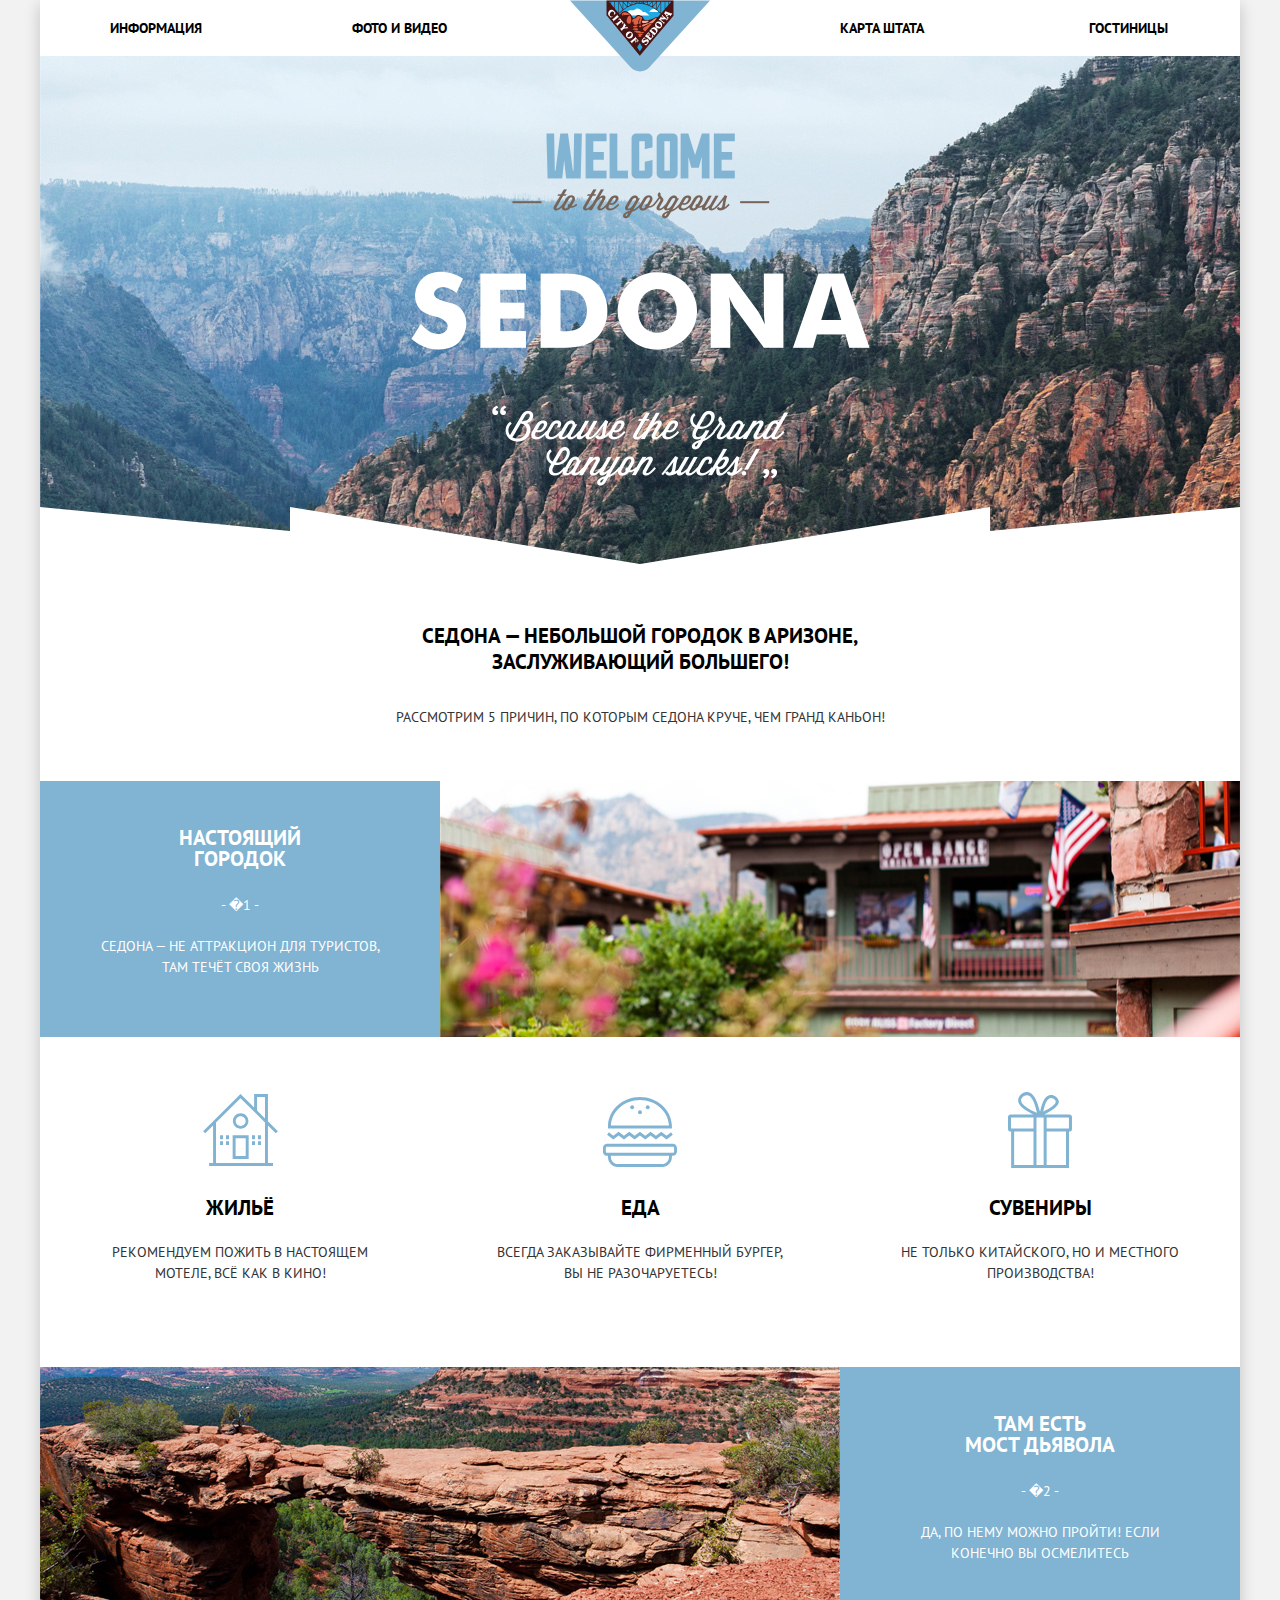
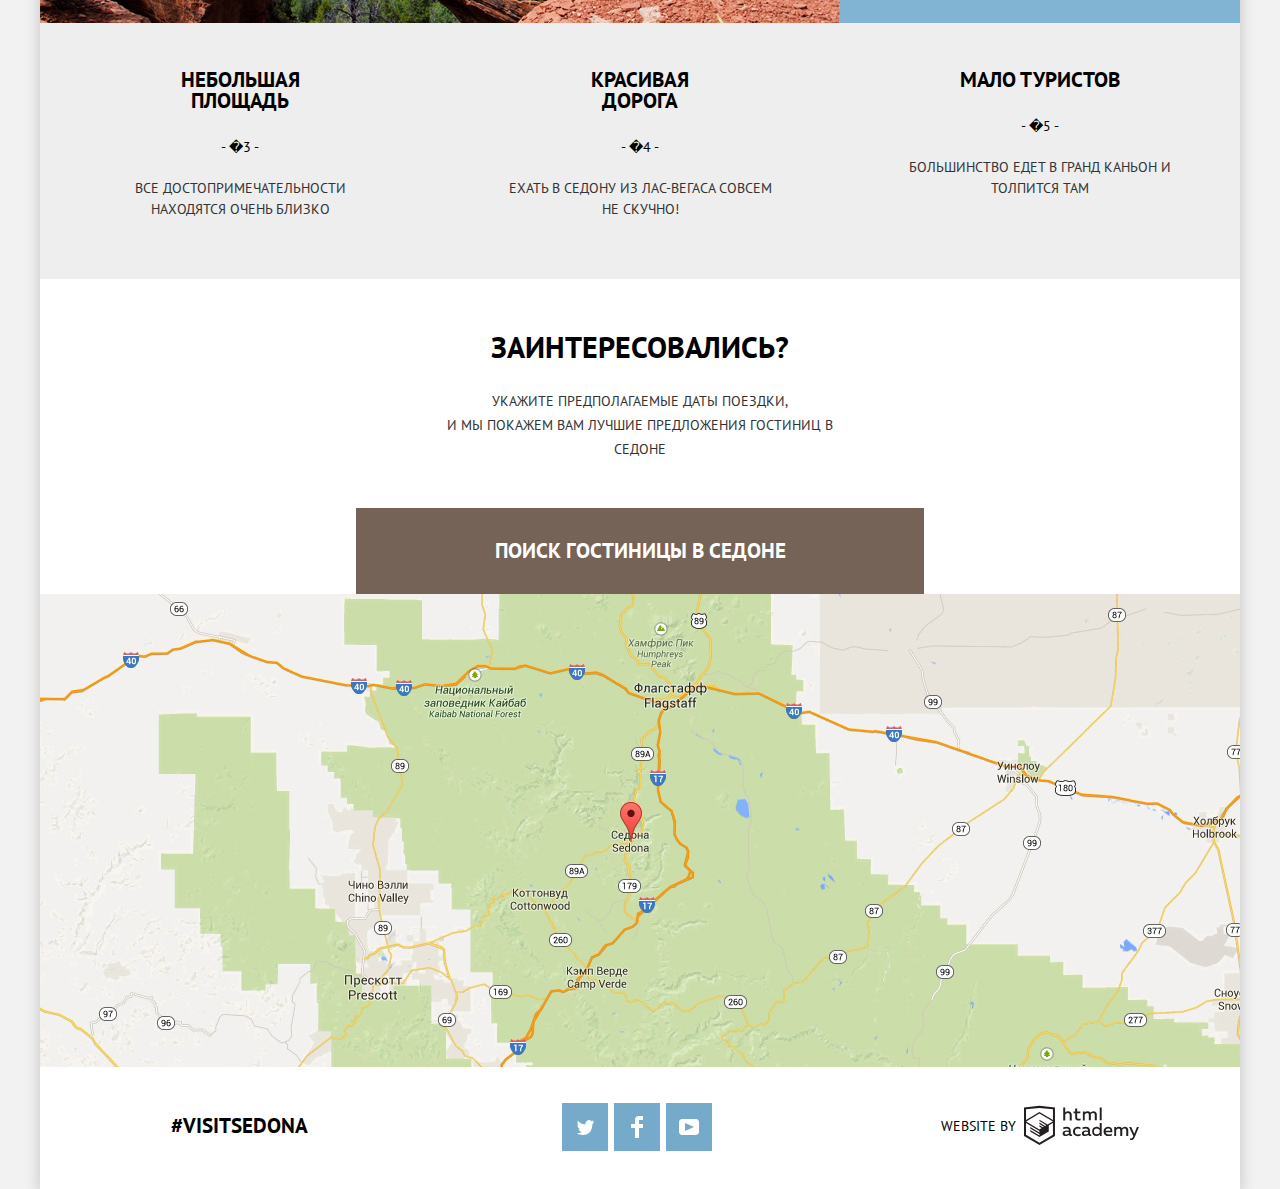
==== commit 434ed72d: "Защита проекта (3)" ====
--- a/index.html
+++ b/index.html
@@ -6,7 +6,7 @@
     <title>HTML Academy: Седона</title>
     <link href="https://fonts.googleapis.com/css?family=PT+Sans:400,700&display=swap&subset=cyrillic" rel="stylesheet">
     <link href="css/normalize.css" rel="stylesheet">
-    <link href="css/style.css" rel="stylesheet">
+    <link href="css/style.min.css" rel="stylesheet">
 </head>
 
 <body>
--- a/css/style.min.css
+++ b/css/style.min.css
@@ -0,0 +1 @@
+@keyframes bounce{0%{transform:translateY(-2000px)}70%{transform:translateY(30px)}90%{transform:translateY(-10px)}to{transform:translateY(0)}}@keyframes shake{0%,to{transform:translateY(0)}10%,30%,50%,70%,90%{transform:translateY(-10px)}20%,40%,60%,80%{transform:translateY(10px)}}body,html{height:100%;min-width:1200px}body{margin:0;padding:0;font-family:"PT Sans",Arial,sans-serif;font-size:14px;line-height:26px;font-weight:400;color:#333;text-transform:uppercase;background-color:#f2f2f2}.main-navigation,.main-wrapper{background-color:#fff;position:relative}.main-wrapper{width:1200px;min-height:100%;margin:0 auto;padding:0;box-shadow:0 5px 15px rgba(0,1,1,.2)}a{text-decoration:none}img{max-width:100%}.main-navigation{font-size:14px;line-height:26px;text-align:center;color:#000;font-weight:700;display:flex;flex-direction:column;align-items:center}.nav{list-style:none;margin:0;padding:10px 62px 10px 60px;display:flex;flex-direction:row;flex-wrap:wrap;width:calc(100% - 122px)}.nav-item{margin-right:130px}.nav-item:nth-child(3n){margin-right:145px;margin-left:auto}.nav-item:nth-child(4n){margin-right:0}.nav-item-link{display:inline-block;vertical-align:middle;padding:5px 10px;color:#000}.nav-item-link:focus,.nav-item-link:hover{color:#81b3d2;background-color:#fff}.nav-item-link:active{color:rgba(0,0,0,.3);background-color:#fff}.nav-item--current .nav-item-link,.site-navigation-current a{color:#766357}.main-header{min-height:56px}.main-header-logo{width:140px;height:71px;background-color:transparent;position:absolute;top:0;left:50%;margin-left:-70px;z-index:1}.site-navigation li{width:239px}.foto{padding-right:240px}.visually-hidden:not(:focus):not(:active){position:absolute;clip:rect(0 0 0 0);width:1px;height:1px;margin:-1px;border:0;padding:0;white-space:nowrap;clip-path:inset(100%);overflow:hidden}.info-container{margin:0 auto;padding:0;min-height:640px;text-align:center}.info-welcome{height:508px;background-image:url(../img/background-photo.jpg);background-position:top -80px center;background-repeat:no-repeat;background-color:#81b3d2;position:relative}.info-welcome::before{content:"";position:absolute;width:1200px;height:59px;top:450px;right:0;background-image:url(../img/polygon.svg);background-position:center;background-repeat:no-repeat}.info-picture{margin:auto;padding-top:77px}.white-back{background-color:#fff;width:100%}.info-sedona{padding-bottom:29px;padding-left:380px;padding-right:380px;margin:auto;font-size:21px;line-height:26px;color:#000;font-weight:700;background-color:#fff}.info-wrapper .title{margin:0}.info-wrapper,.title{text-align:center;background-color:#fff}.info-wrapper{padding-top:59px;padding-bottom:51px}.title{font-size:14px;line-height:26px;color:#333;font-weight:400}.reasons{margin:0;padding:0;display:flex;flex-direction:column;align-items:flex-start;counter-reset:reasons}.reasons-additional,.reasons-item{margin:0;padding:0;min-height:256px;display:flex;flex-direction:row;flex-wrap:nowrap}.reasons-additional{list-style:none}.reasons-item--image{background-color:#81b3d2;color:#fff}.reasons-item--reverse{flex-direction:row-reverse}.reasons-item--gray{background-color:#eee}.reasons-item-img{width:800px;height:256px;background-image:url(../img/feature-picture-1.jpg);background-position:center center;background-repeat:no-repeat}.reasons-item-img--bridge{background-image:url(../img/feature-picture-2.jpg)}.reasons-item-info{width:280px;padding:46px 60px 40px;display:flex;flex-direction:column;align-content:space-between;text-align:center}.reasons-item-title{font-size:21px;line-height:21px;margin-top:0;margin-bottom:31px;position:relative;padding:0 60px 36px}.reasons-item--gray h4{color:#000}.reasons-item-title::after{display:block;position:absolute;left:50%;bottom:0;transform:translate(-50%,50%);counter-increment:reasons;content:"- �" counter(reasons) " -";font-size:14px;line-height:21px;font-weight:400}.reasons-item-text{margin:0;line-height:21px}.reasons-additional-title{margin:0;font-size:21px;line-height:21px;font-weight:700;color:#000}.title-food,.title-housing,.title-souvenirs{position:relative;padding-bottom:24px}.title-housing::before{content:"";position:absolute;top:-103px;left:50%;width:75px;height:72px;margin-left:-37.5px;background-image:url(../img/icon-1.svg)}.title-food::before,.title-souvenirs::before{content:"";position:absolute;top:-100px;left:50%;width:74px;height:70px;margin-left:-37px;background-image:url(../img/icon-3.svg)}.title-souvenirs::before{top:-105px;width:64px;height:76px;margin-left:-32px;background-image:url(../img/icon-2.svg)}.reasons-additional-item{width:300px;padding:160px 50px 83px;display:flex;flex-direction:column;text-align:center}.map{width:1200px;height:473px;background-image:url(../img/map.jpg)}.search{text-align:center;min-height:640px;padding-top:50px}.search h3{font-size:30px;line-height:36px;color:#000;font-weight:700;background-color:#fff;margin-bottom:24px;margin-top:0}.search .title{width:440px;min-height:30px;margin:22px auto 47px;line-height:24px}.search-item-buttons input[type=number]{-webkit-appearance:textfield;-moz-appearance:textfield}.search-item-buttons input[type=number]::-webkit-inner-spin-button,.search-item-buttons input[type=number]::-webkit-outer-spin-button{-webkit-appearance:none;-moz-appearance:none}.button{font:inherit;text-align:center;vertical-align:middle;text-transform:uppercase;border:0}.open-form{width:568px;height:86px;font-size:21px;font-weight:700;line-height:26px;color:#fff;background-color:#766357;cursor:pointer}.open-form:focus,.open-form:hover{background-color:#604e43}.open-form:active{color:rgba(255,255,255,.3);background-color:#503e33}.popup{width:568px;margin:0 auto;position:relative}.search-form,.search-item{display:flex;flex-direction:row}.search-form{background:#fff;position:absolute;left:0;right:0;top:100%;padding:55px;text-align:left;box-shadow:0 7px 15px rgba(0,1,1,.2);z-index:1;animation-name:bounce;animation-duration:.8s;flex-wrap:wrap;width:458px}.search-item{flex-wrap:nowrap;align-items:center;margin-bottom:29px;width:100%}.search-item--iconed{position:relative}.search-item--half{width:50%}.search-item-label{font-weight:700;min-width:95px;padding-right:15px;color:#000}.search-item-label--right{min-width:85px;padding-right:25px;padding-left:5px;text-align:right}.search-item-input{background-color:#f2f2f2;width:100%;padding:9px;height:16px;line-height:26px;border:2px solid #f2f2f2;box-shadow:none;font-weight:700;text-transform:uppercase}.search-item-input:hover{background-color:#ebebeb;outline:0;border-color:#ebebeb}.search-item-input:focus{background-color:#fff;outline:0;border-color:#e5e5e5}.search-item-input::-webkit-input-placeholder{color:#000;font-weight:700;text-transform:uppercase}.search-item-input:-moz-placeholder,.search-item-input::-moz-placeholder{color:#000;font-weight:700;text-transform:uppercase}.search-item-input:-ms-input-placeholder{color:#000;font-weight:700;text-transform:uppercase}.search-item--iconed .search-item-input{padding-right:30px}.search-item-button{border:0;position:absolute;top:50%;right:10px;cursor:pointer;transform:translateY(-50%);padding:0;outline:0;background:0 0}.search-item-icon{fill:#aaa;width:21px;height:22px}.search-item-icon:hover{fill:#000}.search-item-icon:active{fill:#81b3d2}.amount{display:flex;flex-direction:row;flex-wrap:nowrap;width:100%}.amount .search-item-input{text-align:center;width:calc(100% - 76px - 18px - 4px)}.amount-button{width:38px;height:38px;position:relative;background:#f2f2f2;color:#a9a9a9;box-shadow:none;border:0;font-size:18px;font-weight:700;padding:0;cursor:pointer}.amount-button:hover{color:#000}.amount-button:active{color:#81b3d2}.amount-button--minus::before,.amount-button--plus::after,.amount-button--plus::before{content:"";position:absolute;width:12px;height:3px;background-color:#a9a9a9;display:inline-block;vertical-align:middle}.amount-button--minus::before,.amount-button--plus::before{transform:translate(-50%,-50%);left:50%;top:50%}.amount-button--plus::after{left:13px;top:18px;transform:rotate(90deg)}.amount-button--minus:focus::before,.amount-button--minus:hover::before{background-color:#000}.amount-button--minus:active::before{background-color:#81b3d2}.amount-button--plus:focus::before,.amount-button--plus:hover::before{background-color:#000}.amount-button--plus:active::before{background-color:#81b3d2}.amount-button--plus:focus::after,.amount-button--plus:hover::after{background-color:#000}.amount-button--plus:active::after{background-color:#81b3d2}.button-search{background:#81b3d2;color:#fff;text-align:center;font-weight:700;font-size:21px;padding:15px;cursor:pointer;margin-top:26px}.button-search:hover{background:#669ebf}.button-search:active{background:#5596be;color:rgba(255,255,255,.6)}.button-block{width:100%}.main-footer{font-size:21px;line-height:26px;color:#000;font-weight:700;background-color:#fff;padding:33px 100px 37px;display:flex;align-items:center}.footer-tag{min-height:16px;margin-right:25px;margin-left:31px}.footer-social{display:flex;flex-wrap:wrap;justify-content:space-between;margin-left:auto;margin-top:2px;width:150px}.social-button{width:46px;height:48px;background-color:#5496bd;opacity:.8;display:flex;align-items:center;justify-content:center}.social-button:focus,.social-button:hover{opacity:.9}.social-button:active{opacity:1}.social-button:active .social-button-img{opacity:.3}.footer-copyright{display:flex;justify-content:space-between;align-items:center;margin:0 0 0 auto}.footer-copyright-text{font-size:14px;line-height:26px;text-align:center;color:#000;font-weight:400;background-color:#fff}.footer-copyright-link{position:relative;right:1px;margin-left:9px;margin-top:5px}.footer-copyright-img{width:115px;height:41px;background-color:#fff}.footer-copyright-link:focus path,.footer-copyright-link:hover path{fill:#81b3d2}.footer-copyright-link:active path{fill:#bdbbbc}.main-header.inner-header{margin:0}.filter{margin:0 auto;padding:27px 74px 7px 72px;background-image:url(../img/filter-background.jpg);background-position:bottom 53% center;background-repeat:no-repeat;background-color:#766357}.fiiter-item-fieldset{border:0;margin:0;padding:0}.fiiter-item{padding-right:120px}.filter-form{display:flex}.filter-title.title-infrastructure{margin-bottom:22px}.filter-title.title-type-housing{margin-bottom:23px}.type-housing-container{min-height:115px;display:flex;flex-direction:column;flex-wrap:wrap;justify-content:space-between}.filter-checkbox input{order:-1}.type-housing-container label{padding-left:25px;margin-bottom:20px}.filter-title{font-size:16px;font-weight:700;line-height:21px;text-align:left;color:#fff}.filter-checkbox{display:flex;padding-left:25px;margin-bottom:20px}.filter-checkbox,.type-housing{font-size:14px;font-weight:400;color:#fff;position:relative;cursor:pointer}.filter-checkbox input[type=checkbox]+.checkbox-indicator,.type-housing input[type=checkbox]+.checkbox-indicator{position:absolute;top:0;left:0;width:23px;height:23px;background-image:url(../img/checkbox-off.svg)}.filter-checkbox input[type=checkbox]:checked+.checkbox-indicator{content:"";position:absolute;top:0;left:0;width:27px;height:23px;background-image:url(../img/checkbox-on.svg)}.filter-checkbox input[type=checkbox]:disabled+.checkbox-indicator{opacity:.3}.type-housing input[type=checkbox]:checked+.checkbox-indicator{content:"";position:absolute;top:0;left:0;width:27px;height:23px;background-image:url(../img/checkbox-on.svg)}.filter-checkbox input[type=checkbox]{visibility:hidden}.type-housing input[type=checkbox]:disabled+.checkbox-indicator{opacity:.3}.filter-range{width:318px;margin-left:auto}.filter-range-title{font-size:16px;font-weight:700;line-height:21px;text-align:left;color:#fff;padding-bottom:11px;padding-left:3px}.price-controls{position:relative;height:30px;margin-bottom:20px;font-size:0;border:2px solid #fff;border-radius:2px}.price-controls::after{content:"";position:absolute;width:2px;height:22px;background:#fff;top:50%;left:50%;transform:translate(-50%,-50%)}.price-controls input,.price-controls label{font-size:14px;line-height:21px;text-align:center;color:#fff}.price-controls label{display:inline-block;vertical-align:top;cursor:pointer}.price-controls .min-price{width:70px;padding-left:50px;padding-top:3px}.price-controls .max-price{width:70px;padding-top:3px;padding-left:87px}.price-controls input{width:40px;margin:0;background:0 0;border:0}.price-controls input[name=min-price]{width:20px}.range-controls{position:relative;margin-bottom:32px}.range-controls .scale{height:2px;background:rgba(255,255,255,.3);padding-left:5px}.range-controls .bar{width:80%;height:2px;background:#fff}.range-toggle{position:absolute;top:-9px;width:4px;height:4px;background:#ababab;border:9px solid #fff;border-radius:50%;box-shadow:0 2px 1px 0 rgba(0,1,1,.2);cursor:pointer}.range-toggle:hover{background:#1c4f80;border:10px solid #fff}.range-toggle-min{left:1px}.range-toggle-max{right:43px}.show{display:block;padding:6px 34px;font-size:14px;line-height:21px;color:#fff;text-transform:uppercase;background:0 0;border:2px solid #fff;border-radius:2px;cursor:pointer;width:136px;margin:0 95px 0 auto}.show:active,.show:focus,.show:hover{color:#000;background-color:#fff}.sorting{min-height:22px;background-color:#fff;border-bottom:1px solid rgba(0,1,1,.2);padding:33px 73px 30px 72px;display:flex;align-items:center}.sorting-type{padding-left:49px;display:flex;justify-content:flex-start}.sorting-arrows,.sorting-type-list{display:flex;justify-content:space-between}.sorting-type-list{margin:0;padding:0 0 0 40px;width:238px}.sorting-arrows{margin-left:auto}.arrows{margin-left:12px}.sorting span{font-size:21px;font-weight:700;line-height:26px;text-align:left;color:#000;background-color:#fff}.sorting h3,.sorting-type-list{font-size:12px;line-height:18px;text-align:left;font-weight:400;background-color:#fff}.sorting h3{margin:0;color:#000}.sorting-type-list{list-style:none;color:rgba(0,0,0,.3)}.sorting-type-list a{color:rgba(0,0,0,.3);border-bottom:1px dashed rgba(0,0,0,.3)}.sorting-type-list a:focus,.sorting-type-list a:hover{color:#81b3d2;background-color:#fff;border-bottom:1px dashed #81b3d2}.sorting-cost a,.sorting-type-list a:active{border:0;color:#000;background-color:#fff}.sorting-cost a{color:#81b3d2}.arrows path{fill:#cacaca}.arrow-down path{fill:#81b3d2}.arrows path:focus,.arrows path:hover{fill:#000}.arrows path:active{fill:#81b3d2}.catalog{min-height:453px;padding:0;background-color:#fff}.catalog-list{display:flex;margin:0;padding:0;list-style:none;flex-direction:column}.catalog-item{background-color:#fff;padding:24px 72px 30px;border-bottom:1px solid rgba(0,1,1,.2);display:flex;justify-content:space-between;flex-direction:row;align-items:flex-end}.catalog-item-description{width:708px;padding-left:30px;padding-right:32px;min-height:95px;display:flex;flex-direction:column;justify-content:flex-start}.catalog-name{padding:0;margin:0 0 7px}.catalog-item-img{width:135px;height:90px}.catalog-name{font-size:21px;font-weight:700;line-height:26px;text-align:left;color:#000;background-color:#fff}.catalog-name:focus,.catalog-name:hover{color:#81b3d2}.catalog-name:active{color:rgba(0,0,0,.3)}.catalog-description{font-size:14px;font-weight:400;line-height:21px;text-align:left;color:#333;background-color:#fff;margin:0 0 15px;display:flex}.catalog-description-title{margin:0;width:116px}.button-info{height:27px;font-size:14px;font-weight:700;text-align:left;line-height:21px;color:#fff;background-color:#81b3d2;display:flex;align-items:center;justify-content:center;padding-right:17px;padding-left:17px}.button-info:focus,.button-info:hover{background-color:#669ec0}.button-info:active{color:rgba(255,255,255,.3);background-color:#5496bd}.button-reservation{height:27px;font-size:14px;font-weight:700;text-align:left;line-height:21px;color:#fff;background-color:#766357;display:flex;align-items:center;justify-content:center;padding-right:16px;padding-left:16px}.button-reservation:focus,.button-reservation:hover{background-color:#604e43}.button-reservation:active{color:rgba(255,255,255,.3);background-color:#503e33}.catalog-reservation{width:258px;display:flex;flex-wrap:wrap;justify-content:space-between}.catalog-item-rating{display:flex;flex-direction:column;justify-content:space-between;align-items:flex-end;margin-left:auto}.rating-stars{margin-bottom:40px}.rating-text{width:110px;height:27px;font-size:14px;font-weight:400;text-align:center;line-height:21px;color:#666;background-color:#f2f2f2;display:flex;align-items:center;justify-content:center}.rating-stars-img{display:inline-block;vertical-align:top;margin-left:2px}.form-off{display:none}.modal-error{animation-name:shake;animation-duration:.6s}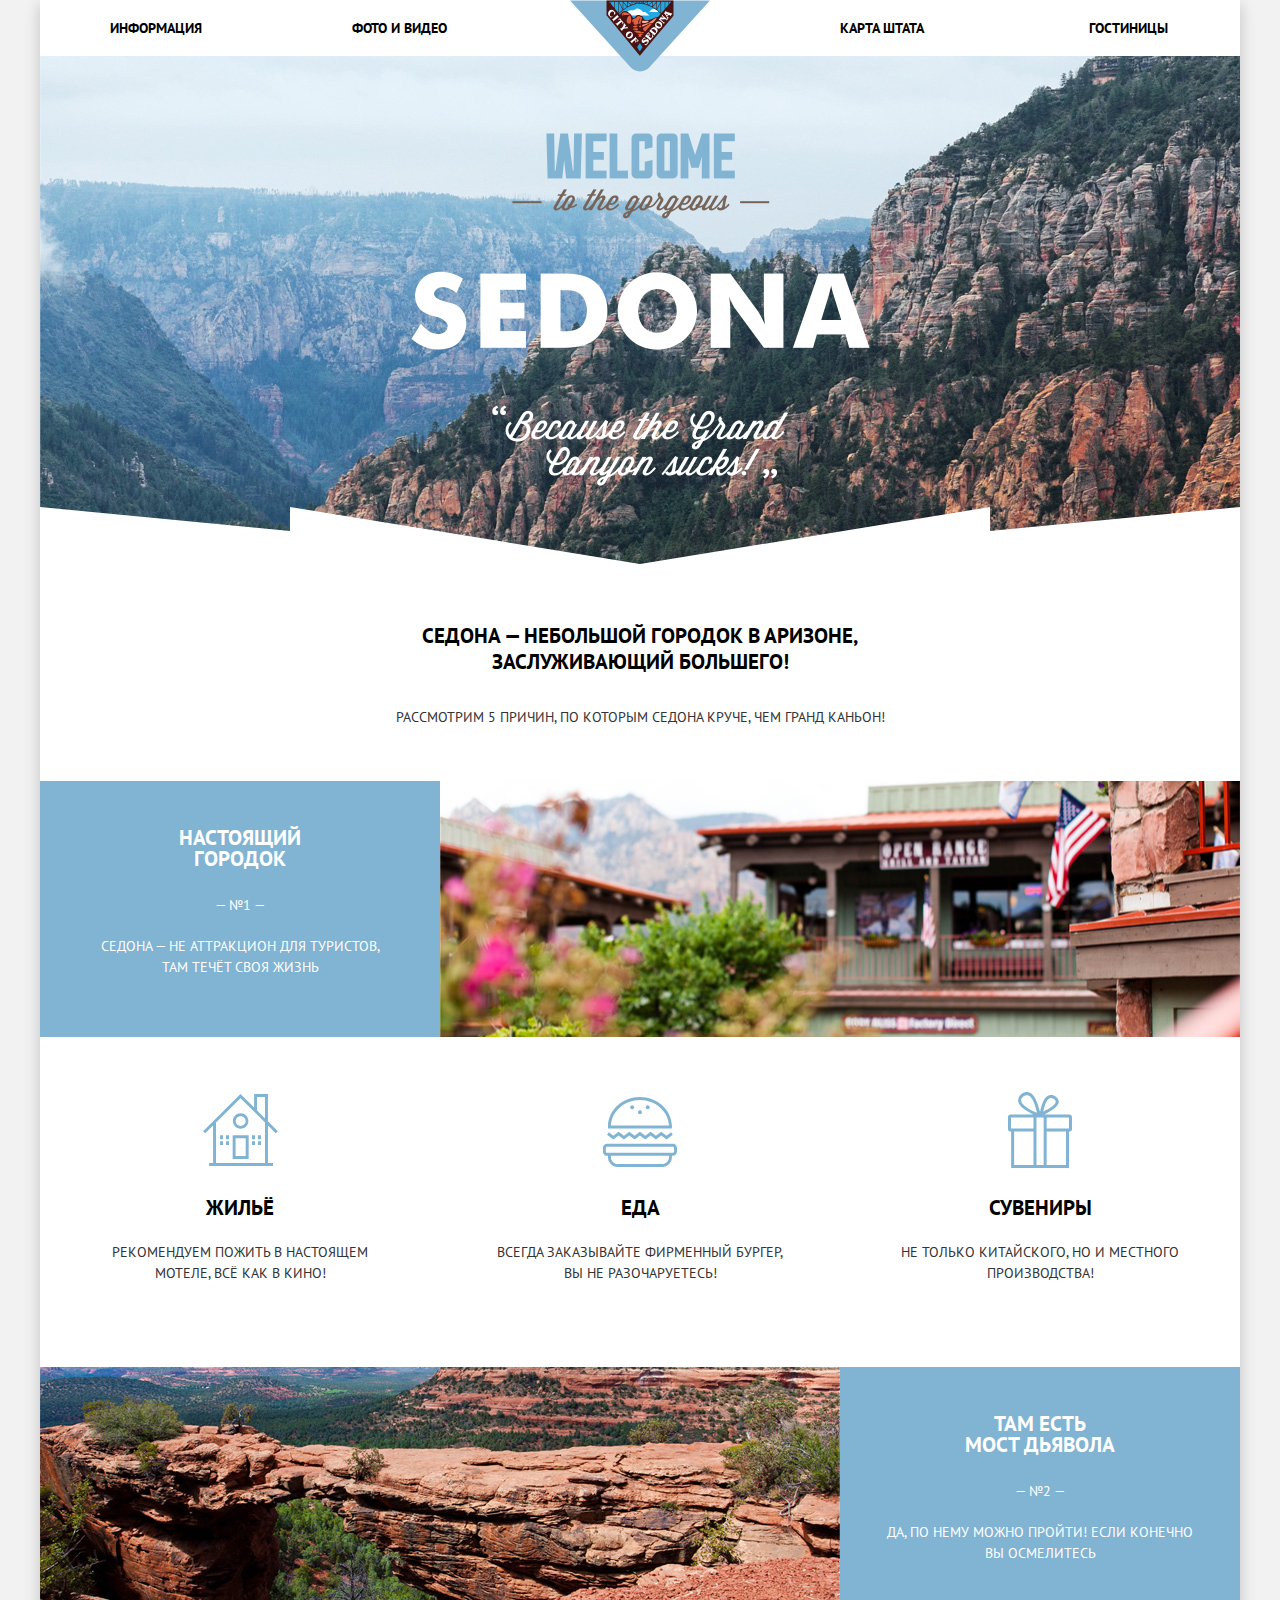
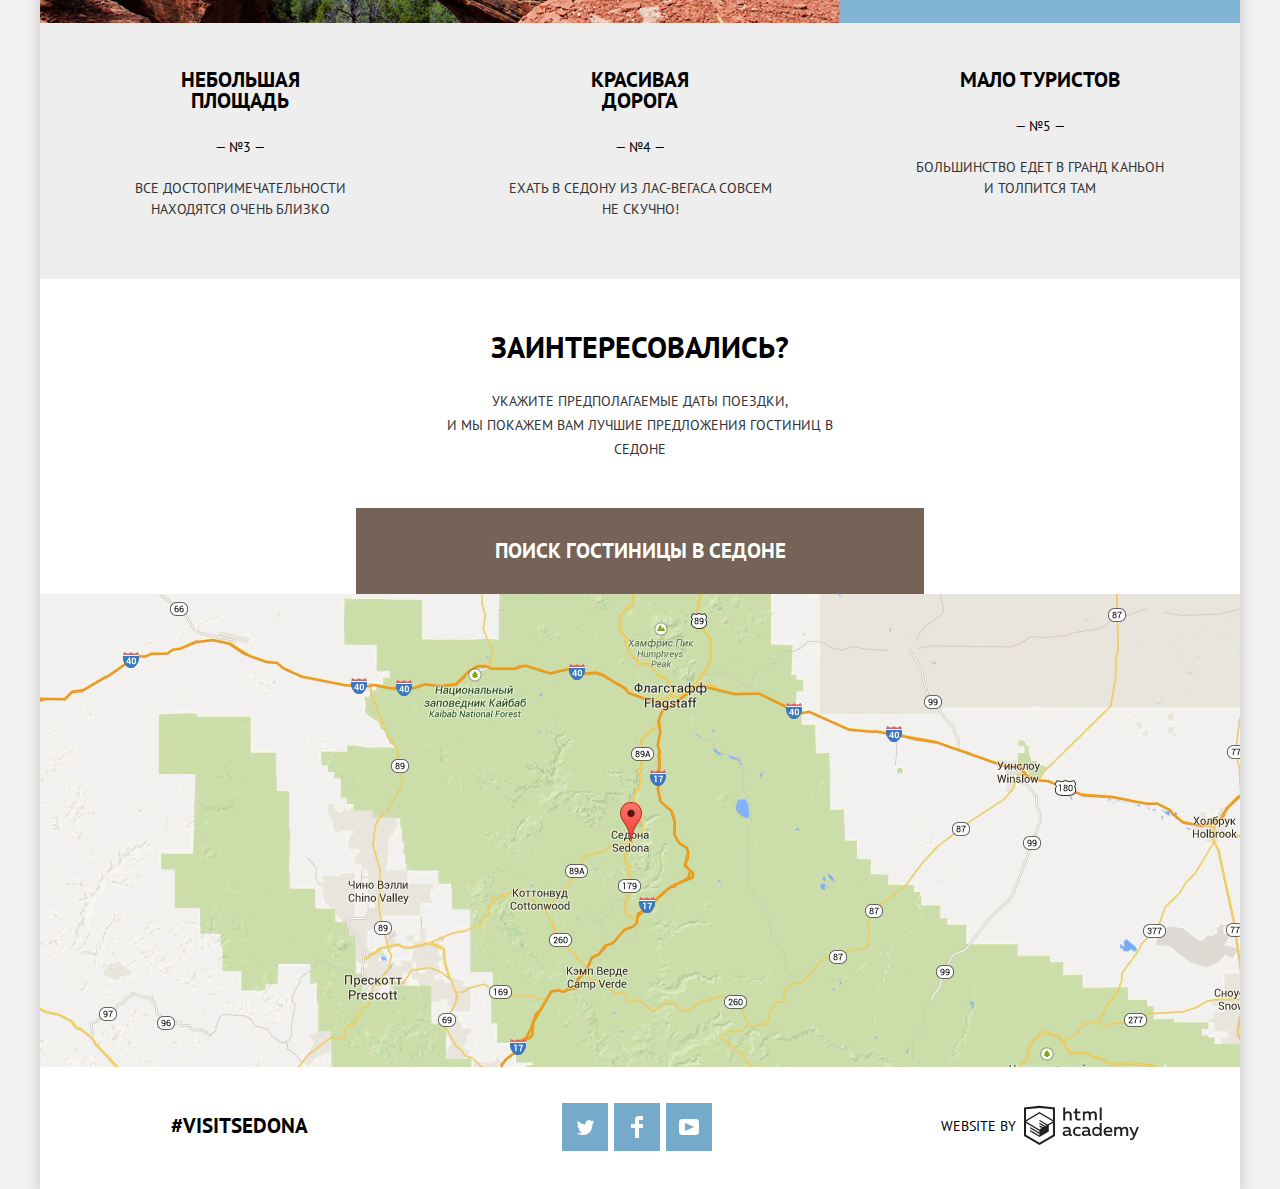
==== commit cd8cbcc3: "Защита проекта (3)" ====
--- a/index.html
+++ b/index.html
@@ -61,7 +61,7 @@
                     <li class="reasons-item reasons-item--image reasons-item--reverse">
                         <div class="reasons-item-info">
                             <h4 class="reasons-item-title">Там есть<br>Мост дьявола</h4>
-                            <p class="reasons-item-text">Да, по нему можно пройти! Если конечно вы осмелитесь</p>
+                            <p class="reasons-item-text  reasons-item-text--wide">Да, по нему можно пройти! Если конечно вы осмелитесь</p>
                         </div>
                         <div class="reasons-item-img reasons-item-img--bridge"></div>
                     </li>
@@ -76,7 +76,7 @@
                         </div>
                         <div class="reasons-item-info">
                             <h4 class="reasons-item-title">Мало туристов</h4>
-                            <p class="reasons-item-text">Большинство едет в гранд каньон и толпится там</p>
+                            <p class="reasons-item-text reasons-item-text--short">Большинство едет в гранд каньон и толпится там</p>
                         </div>
                     </li>
                 </ul>
--- a/css/style.min.css
+++ b/css/style.min.css
@@ -1 +1 @@
-@keyframes bounce{0%{transform:translateY(-2000px)}70%{transform:translateY(30px)}90%{transform:translateY(-10px)}to{transform:translateY(0)}}@keyframes shake{0%,to{transform:translateY(0)}10%,30%,50%,70%,90%{transform:translateY(-10px)}20%,40%,60%,80%{transform:translateY(10px)}}body,html{height:100%;min-width:1200px}body{margin:0;padding:0;font-family:"PT Sans",Arial,sans-serif;font-size:14px;line-height:26px;font-weight:400;color:#333;text-transform:uppercase;background-color:#f2f2f2}.main-navigation,.main-wrapper{background-color:#fff;position:relative}.main-wrapper{width:1200px;min-height:100%;margin:0 auto;padding:0;box-shadow:0 5px 15px rgba(0,1,1,.2)}a{text-decoration:none}img{max-width:100%}.main-navigation{font-size:14px;line-height:26px;text-align:center;color:#000;font-weight:700;display:flex;flex-direction:column;align-items:center}.nav{list-style:none;margin:0;padding:10px 62px 10px 60px;display:flex;flex-direction:row;flex-wrap:wrap;width:calc(100% - 122px)}.nav-item{margin-right:130px}.nav-item:nth-child(3n){margin-right:145px;margin-left:auto}.nav-item:nth-child(4n){margin-right:0}.nav-item-link{display:inline-block;vertical-align:middle;padding:5px 10px;color:#000}.nav-item-link:focus,.nav-item-link:hover{color:#81b3d2;background-color:#fff}.nav-item-link:active{color:rgba(0,0,0,.3);background-color:#fff}.nav-item--current .nav-item-link,.site-navigation-current a{color:#766357}.main-header{min-height:56px}.main-header-logo{width:140px;height:71px;background-color:transparent;position:absolute;top:0;left:50%;margin-left:-70px;z-index:1}.site-navigation li{width:239px}.foto{padding-right:240px}.visually-hidden:not(:focus):not(:active){position:absolute;clip:rect(0 0 0 0);width:1px;height:1px;margin:-1px;border:0;padding:0;white-space:nowrap;clip-path:inset(100%);overflow:hidden}.info-container{margin:0 auto;padding:0;min-height:640px;text-align:center}.info-welcome{height:508px;background-image:url(../img/background-photo.jpg);background-position:top -80px center;background-repeat:no-repeat;background-color:#81b3d2;position:relative}.info-welcome::before{content:"";position:absolute;width:1200px;height:59px;top:450px;right:0;background-image:url(../img/polygon.svg);background-position:center;background-repeat:no-repeat}.info-picture{margin:auto;padding-top:77px}.white-back{background-color:#fff;width:100%}.info-sedona{padding-bottom:29px;padding-left:380px;padding-right:380px;margin:auto;font-size:21px;line-height:26px;color:#000;font-weight:700;background-color:#fff}.info-wrapper .title{margin:0}.info-wrapper,.title{text-align:center;background-color:#fff}.info-wrapper{padding-top:59px;padding-bottom:51px}.title{font-size:14px;line-height:26px;color:#333;font-weight:400}.reasons{margin:0;padding:0;display:flex;flex-direction:column;align-items:flex-start;counter-reset:reasons}.reasons-additional,.reasons-item{margin:0;padding:0;min-height:256px;display:flex;flex-direction:row;flex-wrap:nowrap}.reasons-additional{list-style:none}.reasons-item--image{background-color:#81b3d2;color:#fff}.reasons-item--reverse{flex-direction:row-reverse}.reasons-item--gray{background-color:#eee}.reasons-item-img{width:800px;height:256px;background-image:url(../img/feature-picture-1.jpg);background-position:center center;background-repeat:no-repeat}.reasons-item-img--bridge{background-image:url(../img/feature-picture-2.jpg)}.reasons-item-info{width:280px;padding:46px 60px 40px;display:flex;flex-direction:column;align-content:space-between;text-align:center}.reasons-item-title{font-size:21px;line-height:21px;margin-top:0;margin-bottom:31px;position:relative;padding:0 60px 36px}.reasons-item--gray h4{color:#000}.reasons-item-title::after{display:block;position:absolute;left:50%;bottom:0;transform:translate(-50%,50%);counter-increment:reasons;content:"- �" counter(reasons) " -";font-size:14px;line-height:21px;font-weight:400}.reasons-item-text{margin:0;line-height:21px}.reasons-additional-title{margin:0;font-size:21px;line-height:21px;font-weight:700;color:#000}.title-food,.title-housing,.title-souvenirs{position:relative;padding-bottom:24px}.title-housing::before{content:"";position:absolute;top:-103px;left:50%;width:75px;height:72px;margin-left:-37.5px;background-image:url(../img/icon-1.svg)}.title-food::before,.title-souvenirs::before{content:"";position:absolute;top:-100px;left:50%;width:74px;height:70px;margin-left:-37px;background-image:url(../img/icon-3.svg)}.title-souvenirs::before{top:-105px;width:64px;height:76px;margin-left:-32px;background-image:url(../img/icon-2.svg)}.reasons-additional-item{width:300px;padding:160px 50px 83px;display:flex;flex-direction:column;text-align:center}.map{width:1200px;height:473px;background-image:url(../img/map.jpg)}.search{text-align:center;min-height:640px;padding-top:50px}.search h3{font-size:30px;line-height:36px;color:#000;font-weight:700;background-color:#fff;margin-bottom:24px;margin-top:0}.search .title{width:440px;min-height:30px;margin:22px auto 47px;line-height:24px}.search-item-buttons input[type=number]{-webkit-appearance:textfield;-moz-appearance:textfield}.search-item-buttons input[type=number]::-webkit-inner-spin-button,.search-item-buttons input[type=number]::-webkit-outer-spin-button{-webkit-appearance:none;-moz-appearance:none}.button{font:inherit;text-align:center;vertical-align:middle;text-transform:uppercase;border:0}.open-form{width:568px;height:86px;font-size:21px;font-weight:700;line-height:26px;color:#fff;background-color:#766357;cursor:pointer}.open-form:focus,.open-form:hover{background-color:#604e43}.open-form:active{color:rgba(255,255,255,.3);background-color:#503e33}.popup{width:568px;margin:0 auto;position:relative}.search-form,.search-item{display:flex;flex-direction:row}.search-form{background:#fff;position:absolute;left:0;right:0;top:100%;padding:55px;text-align:left;box-shadow:0 7px 15px rgba(0,1,1,.2);z-index:1;animation-name:bounce;animation-duration:.8s;flex-wrap:wrap;width:458px}.search-item{flex-wrap:nowrap;align-items:center;margin-bottom:29px;width:100%}.search-item--iconed{position:relative}.search-item--half{width:50%}.search-item-label{font-weight:700;min-width:95px;padding-right:15px;color:#000}.search-item-label--right{min-width:85px;padding-right:25px;padding-left:5px;text-align:right}.search-item-input{background-color:#f2f2f2;width:100%;padding:9px;height:16px;line-height:26px;border:2px solid #f2f2f2;box-shadow:none;font-weight:700;text-transform:uppercase}.search-item-input:hover{background-color:#ebebeb;outline:0;border-color:#ebebeb}.search-item-input:focus{background-color:#fff;outline:0;border-color:#e5e5e5}.search-item-input::-webkit-input-placeholder{color:#000;font-weight:700;text-transform:uppercase}.search-item-input:-moz-placeholder,.search-item-input::-moz-placeholder{color:#000;font-weight:700;text-transform:uppercase}.search-item-input:-ms-input-placeholder{color:#000;font-weight:700;text-transform:uppercase}.search-item--iconed .search-item-input{padding-right:30px}.search-item-button{border:0;position:absolute;top:50%;right:10px;cursor:pointer;transform:translateY(-50%);padding:0;outline:0;background:0 0}.search-item-icon{fill:#aaa;width:21px;height:22px}.search-item-icon:hover{fill:#000}.search-item-icon:active{fill:#81b3d2}.amount{display:flex;flex-direction:row;flex-wrap:nowrap;width:100%}.amount .search-item-input{text-align:center;width:calc(100% - 76px - 18px - 4px)}.amount-button{width:38px;height:38px;position:relative;background:#f2f2f2;color:#a9a9a9;box-shadow:none;border:0;font-size:18px;font-weight:700;padding:0;cursor:pointer}.amount-button:hover{color:#000}.amount-button:active{color:#81b3d2}.amount-button--minus::before,.amount-button--plus::after,.amount-button--plus::before{content:"";position:absolute;width:12px;height:3px;background-color:#a9a9a9;display:inline-block;vertical-align:middle}.amount-button--minus::before,.amount-button--plus::before{transform:translate(-50%,-50%);left:50%;top:50%}.amount-button--plus::after{left:13px;top:18px;transform:rotate(90deg)}.amount-button--minus:focus::before,.amount-button--minus:hover::before{background-color:#000}.amount-button--minus:active::before{background-color:#81b3d2}.amount-button--plus:focus::before,.amount-button--plus:hover::before{background-color:#000}.amount-button--plus:active::before{background-color:#81b3d2}.amount-button--plus:focus::after,.amount-button--plus:hover::after{background-color:#000}.amount-button--plus:active::after{background-color:#81b3d2}.button-search{background:#81b3d2;color:#fff;text-align:center;font-weight:700;font-size:21px;padding:15px;cursor:pointer;margin-top:26px}.button-search:hover{background:#669ebf}.button-search:active{background:#5596be;color:rgba(255,255,255,.6)}.button-block{width:100%}.main-footer{font-size:21px;line-height:26px;color:#000;font-weight:700;background-color:#fff;padding:33px 100px 37px;display:flex;align-items:center}.footer-tag{min-height:16px;margin-right:25px;margin-left:31px}.footer-social{display:flex;flex-wrap:wrap;justify-content:space-between;margin-left:auto;margin-top:2px;width:150px}.social-button{width:46px;height:48px;background-color:#5496bd;opacity:.8;display:flex;align-items:center;justify-content:center}.social-button:focus,.social-button:hover{opacity:.9}.social-button:active{opacity:1}.social-button:active .social-button-img{opacity:.3}.footer-copyright{display:flex;justify-content:space-between;align-items:center;margin:0 0 0 auto}.footer-copyright-text{font-size:14px;line-height:26px;text-align:center;color:#000;font-weight:400;background-color:#fff}.footer-copyright-link{position:relative;right:1px;margin-left:9px;margin-top:5px}.footer-copyright-img{width:115px;height:41px;background-color:#fff}.footer-copyright-link:focus path,.footer-copyright-link:hover path{fill:#81b3d2}.footer-copyright-link:active path{fill:#bdbbbc}.main-header.inner-header{margin:0}.filter{margin:0 auto;padding:27px 74px 7px 72px;background-image:url(../img/filter-background.jpg);background-position:bottom 53% center;background-repeat:no-repeat;background-color:#766357}.fiiter-item-fieldset{border:0;margin:0;padding:0}.fiiter-item{padding-right:120px}.filter-form{display:flex}.filter-title.title-infrastructure{margin-bottom:22px}.filter-title.title-type-housing{margin-bottom:23px}.type-housing-container{min-height:115px;display:flex;flex-direction:column;flex-wrap:wrap;justify-content:space-between}.filter-checkbox input{order:-1}.type-housing-container label{padding-left:25px;margin-bottom:20px}.filter-title{font-size:16px;font-weight:700;line-height:21px;text-align:left;color:#fff}.filter-checkbox{display:flex;padding-left:25px;margin-bottom:20px}.filter-checkbox,.type-housing{font-size:14px;font-weight:400;color:#fff;position:relative;cursor:pointer}.filter-checkbox input[type=checkbox]+.checkbox-indicator,.type-housing input[type=checkbox]+.checkbox-indicator{position:absolute;top:0;left:0;width:23px;height:23px;background-image:url(../img/checkbox-off.svg)}.filter-checkbox input[type=checkbox]:checked+.checkbox-indicator{content:"";position:absolute;top:0;left:0;width:27px;height:23px;background-image:url(../img/checkbox-on.svg)}.filter-checkbox input[type=checkbox]:disabled+.checkbox-indicator{opacity:.3}.type-housing input[type=checkbox]:checked+.checkbox-indicator{content:"";position:absolute;top:0;left:0;width:27px;height:23px;background-image:url(../img/checkbox-on.svg)}.filter-checkbox input[type=checkbox]{visibility:hidden}.type-housing input[type=checkbox]:disabled+.checkbox-indicator{opacity:.3}.filter-range{width:318px;margin-left:auto}.filter-range-title{font-size:16px;font-weight:700;line-height:21px;text-align:left;color:#fff;padding-bottom:11px;padding-left:3px}.price-controls{position:relative;height:30px;margin-bottom:20px;font-size:0;border:2px solid #fff;border-radius:2px}.price-controls::after{content:"";position:absolute;width:2px;height:22px;background:#fff;top:50%;left:50%;transform:translate(-50%,-50%)}.price-controls input,.price-controls label{font-size:14px;line-height:21px;text-align:center;color:#fff}.price-controls label{display:inline-block;vertical-align:top;cursor:pointer}.price-controls .min-price{width:70px;padding-left:50px;padding-top:3px}.price-controls .max-price{width:70px;padding-top:3px;padding-left:87px}.price-controls input{width:40px;margin:0;background:0 0;border:0}.price-controls input[name=min-price]{width:20px}.range-controls{position:relative;margin-bottom:32px}.range-controls .scale{height:2px;background:rgba(255,255,255,.3);padding-left:5px}.range-controls .bar{width:80%;height:2px;background:#fff}.range-toggle{position:absolute;top:-9px;width:4px;height:4px;background:#ababab;border:9px solid #fff;border-radius:50%;box-shadow:0 2px 1px 0 rgba(0,1,1,.2);cursor:pointer}.range-toggle:hover{background:#1c4f80;border:10px solid #fff}.range-toggle-min{left:1px}.range-toggle-max{right:43px}.show{display:block;padding:6px 34px;font-size:14px;line-height:21px;color:#fff;text-transform:uppercase;background:0 0;border:2px solid #fff;border-radius:2px;cursor:pointer;width:136px;margin:0 95px 0 auto}.show:active,.show:focus,.show:hover{color:#000;background-color:#fff}.sorting{min-height:22px;background-color:#fff;border-bottom:1px solid rgba(0,1,1,.2);padding:33px 73px 30px 72px;display:flex;align-items:center}.sorting-type{padding-left:49px;display:flex;justify-content:flex-start}.sorting-arrows,.sorting-type-list{display:flex;justify-content:space-between}.sorting-type-list{margin:0;padding:0 0 0 40px;width:238px}.sorting-arrows{margin-left:auto}.arrows{margin-left:12px}.sorting span{font-size:21px;font-weight:700;line-height:26px;text-align:left;color:#000;background-color:#fff}.sorting h3,.sorting-type-list{font-size:12px;line-height:18px;text-align:left;font-weight:400;background-color:#fff}.sorting h3{margin:0;color:#000}.sorting-type-list{list-style:none;color:rgba(0,0,0,.3)}.sorting-type-list a{color:rgba(0,0,0,.3);border-bottom:1px dashed rgba(0,0,0,.3)}.sorting-type-list a:focus,.sorting-type-list a:hover{color:#81b3d2;background-color:#fff;border-bottom:1px dashed #81b3d2}.sorting-cost a,.sorting-type-list a:active{border:0;color:#000;background-color:#fff}.sorting-cost a{color:#81b3d2}.arrows path{fill:#cacaca}.arrow-down path{fill:#81b3d2}.arrows path:focus,.arrows path:hover{fill:#000}.arrows path:active{fill:#81b3d2}.catalog{min-height:453px;padding:0;background-color:#fff}.catalog-list{display:flex;margin:0;padding:0;list-style:none;flex-direction:column}.catalog-item{background-color:#fff;padding:24px 72px 30px;border-bottom:1px solid rgba(0,1,1,.2);display:flex;justify-content:space-between;flex-direction:row;align-items:flex-end}.catalog-item-description{width:708px;padding-left:30px;padding-right:32px;min-height:95px;display:flex;flex-direction:column;justify-content:flex-start}.catalog-name{padding:0;margin:0 0 7px}.catalog-item-img{width:135px;height:90px}.catalog-name{font-size:21px;font-weight:700;line-height:26px;text-align:left;color:#000;background-color:#fff}.catalog-name:focus,.catalog-name:hover{color:#81b3d2}.catalog-name:active{color:rgba(0,0,0,.3)}.catalog-description{font-size:14px;font-weight:400;line-height:21px;text-align:left;color:#333;background-color:#fff;margin:0 0 15px;display:flex}.catalog-description-title{margin:0;width:116px}.button-info{height:27px;font-size:14px;font-weight:700;text-align:left;line-height:21px;color:#fff;background-color:#81b3d2;display:flex;align-items:center;justify-content:center;padding-right:17px;padding-left:17px}.button-info:focus,.button-info:hover{background-color:#669ec0}.button-info:active{color:rgba(255,255,255,.3);background-color:#5496bd}.button-reservation{height:27px;font-size:14px;font-weight:700;text-align:left;line-height:21px;color:#fff;background-color:#766357;display:flex;align-items:center;justify-content:center;padding-right:16px;padding-left:16px}.button-reservation:focus,.button-reservation:hover{background-color:#604e43}.button-reservation:active{color:rgba(255,255,255,.3);background-color:#503e33}.catalog-reservation{width:258px;display:flex;flex-wrap:wrap;justify-content:space-between}.catalog-item-rating{display:flex;flex-direction:column;justify-content:space-between;align-items:flex-end;margin-left:auto}.rating-stars{margin-bottom:40px}.rating-text{width:110px;height:27px;font-size:14px;font-weight:400;text-align:center;line-height:21px;color:#666;background-color:#f2f2f2;display:flex;align-items:center;justify-content:center}.rating-stars-img{display:inline-block;vertical-align:top;margin-left:2px}.form-off{display:none}.modal-error{animation-name:shake;animation-duration:.6s}+@keyframes bounce{0%{transform:translateY(-2000px)}70%{transform:translateY(30px)}90%{transform:translateY(-10px)}to{transform:translateY(0)}}@keyframes shake{0%,to{transform:translateY(0)}10%,30%,50%,70%,90%{transform:translateY(-10px)}20%,40%,60%,80%{transform:translateY(10px)}}body,html{height:100%;min-width:1200px}body{margin:0;padding:0;font-family:"PT Sans",Arial,sans-serif;font-size:14px;line-height:26px;font-weight:400;color:#333;text-transform:uppercase;background-color:#f2f2f2}.main-navigation,.main-wrapper{background-color:#fff;position:relative}.main-wrapper{width:1200px;min-height:100%;margin:0 auto;padding:0;box-shadow:0 5px 15px rgba(0,1,1,.2)}a{text-decoration:none}img{max-width:100%}.main-navigation{font-size:14px;line-height:26px;text-align:center;color:#000;font-weight:700;display:flex;flex-direction:column;align-items:center}.nav{list-style:none;margin:0;padding:10px 62px 10px 60px;display:flex;flex-direction:row;flex-wrap:wrap;width:calc(100% - 122px)}.nav-item{margin-right:130px}.nav-item:nth-child(3n){margin-right:145px;margin-left:auto}.nav-item:nth-child(4n){margin-right:0}.nav-item-link{display:inline-block;vertical-align:middle;padding:5px 10px;color:#000}.nav-item-link:focus,.nav-item-link:hover{color:#81b3d2;background-color:#fff}.nav-item-link:active{color:rgba(0,0,0,.3);background-color:#fff}.nav-item--current .nav-item-link,.site-navigation-current a{color:#766357}.main-header{min-height:56px}.main-header-logo{width:140px;height:71px;background-color:transparent;position:absolute;top:0;left:50%;margin-left:-70px;z-index:1}.site-navigation li{width:239px}.foto{padding-right:240px}.visually-hidden:not(:focus):not(:active){position:absolute;clip:rect(0 0 0 0);width:1px;height:1px;margin:-1px;border:0;padding:0;white-space:nowrap;clip-path:inset(100%);overflow:hidden}.info-container{margin:0 auto;padding:0;min-height:640px;text-align:center}.info-welcome{height:508px;background-image:url(../img/background-photo.jpg);background-position:top -80px center;background-repeat:no-repeat;background-color:#81b3d2;position:relative}.info-welcome::before{content:"";position:absolute;width:1200px;height:59px;top:450px;right:0;background-image:url(../img/polygon.svg);background-position:center;background-repeat:no-repeat}.info-picture{margin:auto;padding-top:77px}.white-back{background-color:#fff;width:100%}.info-sedona{padding-bottom:29px;padding-left:380px;padding-right:380px;margin:auto;font-size:21px;line-height:26px;color:#000;font-weight:700;background-color:#fff}.info-wrapper .title{margin:0}.info-wrapper,.title{text-align:center;background-color:#fff}.info-wrapper{padding-top:59px;padding-bottom:51px}.title{font-size:14px;line-height:26px;color:#333;font-weight:400}.reasons{margin:0;padding:0;display:flex;flex-direction:column;align-items:flex-start;counter-reset:reasons}.reasons-additional,.reasons-item{margin:0;padding:0;min-height:256px;display:flex;flex-direction:row;flex-wrap:nowrap}.reasons-additional{list-style:none}.reasons-item--image{background-color:#81b3d2;color:#fff}.reasons-item--reverse{flex-direction:row-reverse}.reasons-item--gray{background-color:#eee}.reasons-item-img{width:800px;height:256px;background-image:url(../img/feature-picture-1.jpg);background-position:center center;background-repeat:no-repeat}.reasons-item-img--bridge{background-image:url(../img/feature-picture-2.jpg)}.reasons-item-info{width:280px;padding:46px 60px 40px;display:flex;flex-direction:column;align-content:space-between;text-align:center}.reasons-item-title{font-size:21px;line-height:21px;margin-top:0;margin-bottom:31px;position:relative;padding:0 60px 36px}.reasons-item--gray h4{color:#000}.reasons-item-title::after{display:block;position:absolute;left:50%;bottom:0;transform:translate(-50%,50%);counter-increment:reasons;content:"\2014\A0\2116" counter(reasons) "\A0\2014";font-size:14px;line-height:21px;font-weight:400}.reasons-item-text{margin:0;line-height:21px}.reasons-additional-title{margin:0;font-size:21px;line-height:21px;font-weight:700;color:#000}.reasons-item-text--wide{margin-left:-15px;margin-right:-15px}.reasons-item-text--short{padding-left:15px;padding-right:15px}.title-food,.title-housing,.title-souvenirs{position:relative;padding-bottom:24px}.title-housing::before{content:"";position:absolute;top:-103px;left:50%;width:75px;height:72px;margin-left:-37.5px;background-image:url(../img/icon-1.svg)}.title-food::before,.title-souvenirs::before{content:"";position:absolute;top:-100px;left:50%;width:74px;height:70px;margin-left:-37px;background-image:url(../img/icon-3.svg)}.title-souvenirs::before{top:-105px;width:64px;height:76px;margin-left:-32px;background-image:url(../img/icon-2.svg)}.reasons-additional-item{width:300px;padding:160px 50px 83px;display:flex;flex-direction:column;text-align:center}.map{width:1200px;height:473px;background-image:url(../img/map.jpg)}.search{text-align:center;min-height:640px;padding-top:50px}.search h3{font-size:30px;line-height:36px;color:#000;font-weight:700;background-color:#fff;margin-bottom:24px;margin-top:0}.search .title{width:440px;min-height:30px;margin:22px auto 47px;line-height:24px}.search-item-buttons input[type=number]{-webkit-appearance:textfield;-moz-appearance:textfield}.search-item-buttons input[type=number]::-webkit-inner-spin-button,.search-item-buttons input[type=number]::-webkit-outer-spin-button{-webkit-appearance:none;-moz-appearance:none}.button{font:inherit;text-align:center;vertical-align:middle;text-transform:uppercase;border:0}.open-form{width:568px;height:86px;font-size:21px;font-weight:700;line-height:26px;color:#fff;background-color:#766357;cursor:pointer}.open-form:focus,.open-form:hover{background-color:#604e43}.open-form:active{color:rgba(255,255,255,.3);background-color:#503e33}.popup{width:568px;margin:0 auto;position:relative}.search-form,.search-item{display:flex;flex-direction:row}.search-form{justify-content:space-between;background:#fff;position:absolute;left:0;right:0;top:100%;padding:55px;text-align:left;box-shadow:0 7px 15px rgba(0,1,1,.2);z-index:1;animation-name:bounce;animation-duration:.8s;flex-wrap:wrap;width:458px}.search-item{flex-wrap:nowrap;align-items:center;margin-bottom:29px;width:100%}.search-item--iconed{position:relative}.search-item--half{width:49%}.search-item-label{font-weight:700;min-width:95px;padding-right:15px;color:#000}.search-item-label--right{min-width:82px;padding-right:28px;text-align:right}.search-item-input{background-color:#f2f2f2;width:100%;padding:9px 9px 9px 12px;height:16px;line-height:26px;border:2px solid #f2f2f2;box-shadow:none;font-weight:700;text-transform:uppercase}.search-item-input:hover{background-color:#ebebeb;outline:0;border-color:#ebebeb}.search-item-input:focus{background-color:#fff;outline:0;border-color:#e5e5e5}.search-item-input::-webkit-input-placeholder{color:#000;font-weight:700;text-transform:uppercase}.search-item-input:-moz-placeholder,.search-item-input::-moz-placeholder{color:#000;font-weight:700;text-transform:uppercase}.search-item-input:-ms-input-placeholder{color:#000;font-weight:700;text-transform:uppercase}.search-item--iconed .search-item-input{padding-right:30px}.search-item-button{border:0;position:absolute;top:50%;right:10px;cursor:pointer;transform:translateY(-50%);padding:0;outline:0;background:0 0}.search-item-icon{fill:#aaa;width:21px;height:22px}.search-item-icon:hover{fill:#000}.search-item-icon:active{fill:#81b3d2}.amount{display:flex;flex-direction:row;flex-wrap:nowrap;width:100%}.amount .search-item-input{text-align:center;width:calc(100% - 76px - 18px - 4px)}.amount-button{width:38px;height:38px;position:relative;background:#f2f2f2;color:#a9a9a9;box-shadow:none;border:0;font-size:18px;font-weight:700;padding:0;cursor:pointer}.amount-button:hover{color:#000}.amount-button:active{color:#81b3d2}.amount-button--minus::before,.amount-button--plus::after,.amount-button--plus::before{content:"";position:absolute;width:12px;height:3px;background-color:#a9a9a9;display:inline-block;vertical-align:middle}.amount-button--minus::before,.amount-button--plus::before{transform:translate(-50%,-50%);left:50%;top:50%}.amount-button--plus::after{left:13px;top:18px;transform:rotate(90deg)}.amount-button--minus:focus::before,.amount-button--minus:hover::before{background-color:#000}.amount-button--minus:active::before{background-color:#81b3d2}.amount-button--plus:focus::before,.amount-button--plus:hover::before{background-color:#000}.amount-button--plus:active::before{background-color:#81b3d2}.amount-button--plus:focus::after,.amount-button--plus:hover::after{background-color:#000}.amount-button--plus:active::after{background-color:#81b3d2}.button-search{background:#81b3d2;color:#fff;text-align:center;font-weight:700;font-size:21px;padding:15px;cursor:pointer;margin-top:26px}.button-search:hover{background:#669ebf}.button-search:active{background:#5596be;color:rgba(255,255,255,.6)}.button-block{width:100%}.main-footer{font-size:21px;line-height:26px;color:#000;font-weight:700;background-color:#fff;padding:33px 100px 37px;display:flex;align-items:center}.footer-tag{min-height:16px;margin-right:25px;margin-left:31px}.footer-social{display:flex;flex-wrap:wrap;justify-content:space-between;margin-left:auto;margin-top:2px;width:150px}.social-button{width:46px;height:48px;background-color:#5496bd;opacity:.8;display:flex;align-items:center;justify-content:center}.social-button:focus,.social-button:hover{opacity:.9}.social-button:active{opacity:1}.social-button:active .social-button-img{opacity:.3}.footer-copyright{display:flex;justify-content:space-between;align-items:center;margin:0 0 0 auto}.footer-copyright-text{font-size:14px;line-height:26px;text-align:center;color:#000;font-weight:400;background-color:#fff}.footer-copyright-link{position:relative;right:1px;margin-left:9px;margin-top:5px}.footer-copyright-img{width:115px;height:41px;background-color:#fff}.footer-copyright-link:focus path,.footer-copyright-link:hover path{fill:#81b3d2}.footer-copyright-link:active path{fill:#bdbbbc}.main-header.inner-header{margin:0}.filter{margin:0 auto;padding:27px 74px 7px 72px;background-image:url(../img/filter-background.jpg);background-position:bottom 53% center;background-repeat:no-repeat;background-color:#766357}.fiiter-item-fieldset{border:0;margin:0;padding:0}.fiiter-item{padding-right:120px}.filter-form{display:flex}.filter-title.title-infrastructure{margin-bottom:22px}.filter-title.title-type-housing{margin-bottom:23px}.type-housing-container{min-height:115px;display:flex;flex-direction:column;flex-wrap:wrap;justify-content:space-between}.filter-checkbox input{order:-1}.type-housing-container label{padding-left:25px;margin-bottom:20px}.filter-title{font-size:16px;font-weight:700;line-height:21px;text-align:left;color:#fff}.filter-checkbox{display:flex;padding-left:25px;margin-bottom:20px}.filter-checkbox,.type-housing{font-size:14px;font-weight:400;color:#fff;position:relative;cursor:pointer}.filter-checkbox input[type=checkbox]+.checkbox-indicator,.type-housing input[type=checkbox]+.checkbox-indicator{position:absolute;top:0;left:0;width:23px;height:23px;background-image:url(../img/checkbox-off.svg)}.filter-checkbox input[type=checkbox]:checked+.checkbox-indicator{content:"";position:absolute;top:0;left:0;width:27px;height:23px;background-image:url(../img/checkbox-on.svg)}.filter-checkbox input[type=checkbox]:disabled+.checkbox-indicator{opacity:.3}.type-housing input[type=checkbox]:checked+.checkbox-indicator{content:"";position:absolute;top:0;left:0;width:27px;height:23px;background-image:url(../img/checkbox-on.svg)}.filter-checkbox input[type=checkbox]{visibility:hidden}.type-housing input[type=checkbox]:disabled+.checkbox-indicator{opacity:.3}.filter-range{width:318px;margin-left:auto}.filter-range-title{font-size:16px;font-weight:700;line-height:21px;text-align:left;color:#fff;padding-bottom:11px;padding-left:3px}.price-controls{position:relative;height:30px;margin-bottom:20px;font-size:0;border:2px solid #fff;border-radius:2px}.price-controls::after{content:"";position:absolute;width:2px;height:22px;background:#fff;top:50%;left:50%;transform:translate(-50%,-50%)}.price-controls input,.price-controls label{font-size:14px;line-height:21px;text-align:center;color:#fff}.price-controls label{display:inline-block;vertical-align:top;cursor:pointer}.price-controls .min-price{width:70px;padding-left:50px;padding-top:3px}.price-controls .max-price{width:70px;padding-top:3px;padding-left:87px}.price-controls input{width:40px;margin:0;background:0 0;border:0}.price-controls input[name=min-price]{width:20px}.range-controls{position:relative;margin-bottom:32px}.range-controls .scale{height:2px;background:rgba(255,255,255,.3);padding-left:5px}.range-controls .bar{width:80%;height:2px;background:#fff}.range-toggle{position:absolute;top:-9px;width:4px;height:4px;background:#ababab;border:9px solid #fff;border-radius:50%;box-shadow:0 2px 1px 0 rgba(0,1,1,.2);cursor:pointer}.range-toggle:hover{background:#1c4f80;border:10px solid #fff}.range-toggle-min{left:1px}.range-toggle-max{right:43px}.show{display:block;padding:6px 34px;font-size:14px;line-height:21px;color:#fff;text-transform:uppercase;background:0 0;border:2px solid #fff;border-radius:2px;cursor:pointer;width:136px;margin:0 95px 0 auto}.show:active,.show:focus,.show:hover{color:#000;background-color:#fff}.sorting{min-height:22px;background-color:#fff;border-bottom:1px solid rgba(0,1,1,.2);padding:33px 73px 28px 71px;display:flex;align-items:center}.sorting-type{padding-left:49px;display:flex;justify-content:flex-start}.sorting-arrows,.sorting-type-list{display:flex;justify-content:space-between}.sorting-type-list{margin:0;padding:0 0 0 40px;width:238px}.sorting-arrows{margin-left:auto}.arrows{margin-left:12px}.sorting span{font-size:21px;font-weight:700;line-height:26px;text-align:left;color:#000;background-color:#fff}.sorting h3,.sorting-type-list{font-size:12px;line-height:18px;text-align:left;font-weight:400;background-color:#fff}.sorting h3{margin:0;color:#000}.sorting-result{margin-top:-3px}.sorting-type-list{list-style:none;color:rgba(0,0,0,.3)}.sorting-type-list a{color:rgba(0,0,0,.3);border-bottom:1px dashed rgba(0,0,0,.3)}.sorting-type-list a:focus,.sorting-type-list a:hover{color:#81b3d2;background-color:#fff;border-bottom:1px dashed #81b3d2}.sorting-cost a,.sorting-type-list a:active{border:0;color:#000;background-color:#fff}.sorting-cost a{color:#81b3d2}.arrows path{fill:#cacaca}.arrow-down path{fill:#81b3d2}.arrows path:focus,.arrows path:hover{fill:#000}.arrows path:active{fill:#81b3d2}.catalog{min-height:453px;padding:0;background-color:#fff}.catalog-list{display:flex;margin:0;padding:0;list-style:none;flex-direction:column}.catalog-item{background-color:#fff;padding:24px 72px 30px;border-bottom:1px solid rgba(0,1,1,.2);display:flex;justify-content:space-between;flex-direction:row;align-items:flex-end}.catalog-item-description{width:708px;padding-left:30px;padding-right:32px;min-height:95px;display:flex;flex-direction:column;justify-content:flex-start}.catalog-name{padding:0;margin:0 0 7px}.catalog-item-img{width:135px;height:90px}.catalog-name{font-size:21px;font-weight:700;line-height:26px;text-align:left;color:#000;background-color:#fff}.catalog-name:focus,.catalog-name:hover{color:#81b3d2}.catalog-name:active{color:rgba(0,0,0,.3)}.catalog-description{font-size:14px;font-weight:400;line-height:21px;text-align:left;color:#333;background-color:#fff;margin:0 0 15px;display:flex}.catalog-description-title{margin:0;width:116px}.button-info{height:27px;font-size:14px;font-weight:700;text-align:left;line-height:21px;color:#fff;background-color:#81b3d2;display:flex;align-items:center;justify-content:center;padding-right:17px;padding-left:17px}.button-info:focus,.button-info:hover{background-color:#669ec0}.button-info:active{color:rgba(255,255,255,.3);background-color:#5496bd}.button-reservation{height:27px;font-size:14px;font-weight:700;text-align:left;line-height:21px;color:#fff;background-color:#766357;display:flex;align-items:center;justify-content:center;padding-right:16px;padding-left:16px}.button-reservation:focus,.button-reservation:hover{background-color:#604e43}.button-reservation:active{color:rgba(255,255,255,.3);background-color:#503e33}.catalog-reservation{width:257px;display:flex;flex-wrap:wrap;justify-content:space-between}.catalog-item-rating{display:flex;flex-direction:column;justify-content:space-between;align-items:flex-end;margin-left:auto}.rating-stars{margin-bottom:38px;padding-top:5px}.rating-text{width:110px;height:27px;font-size:14px;font-weight:400;text-align:center;line-height:21px;color:#666;background-color:#f2f2f2;display:flex;align-items:center;justify-content:center}.rating-stars-img{display:inline-block;vertical-align:top;margin-left:2px}.form-off{display:none}.modal-error{animation-name:shake;animation-duration:.6s}